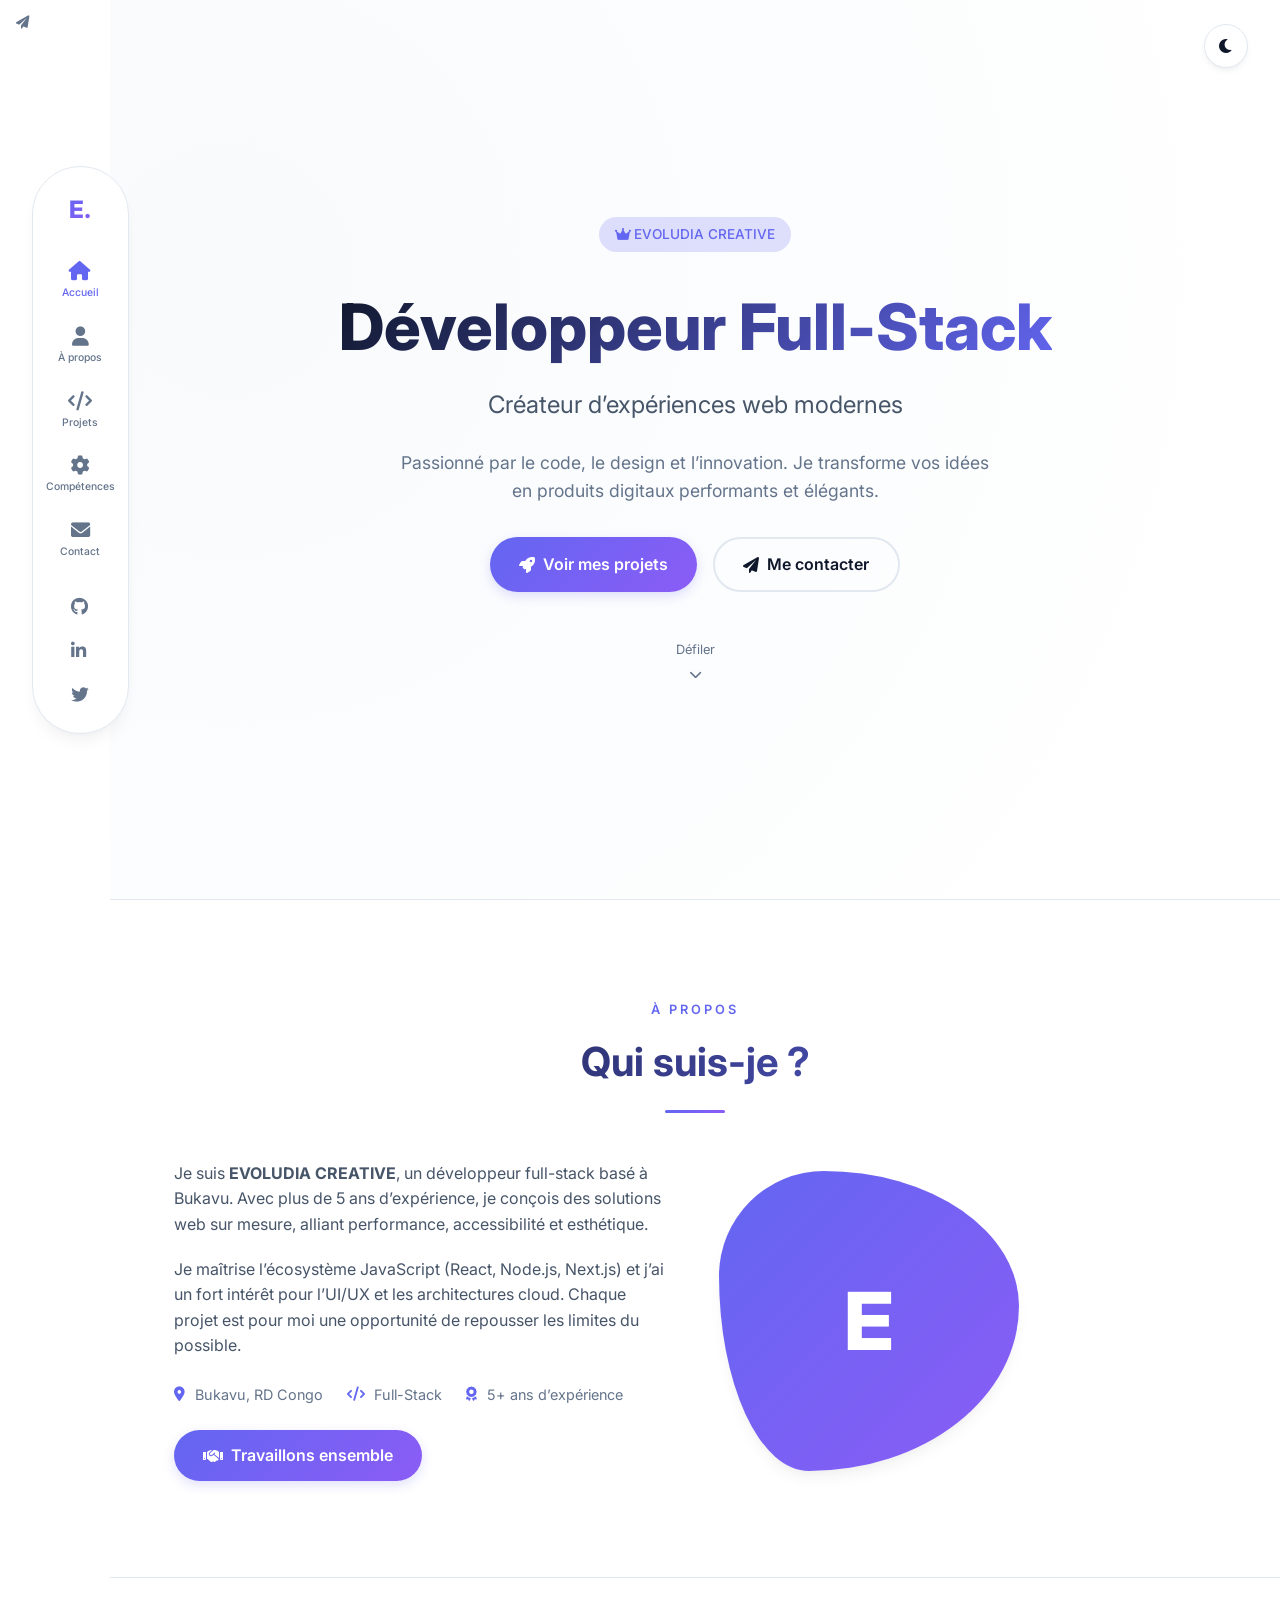
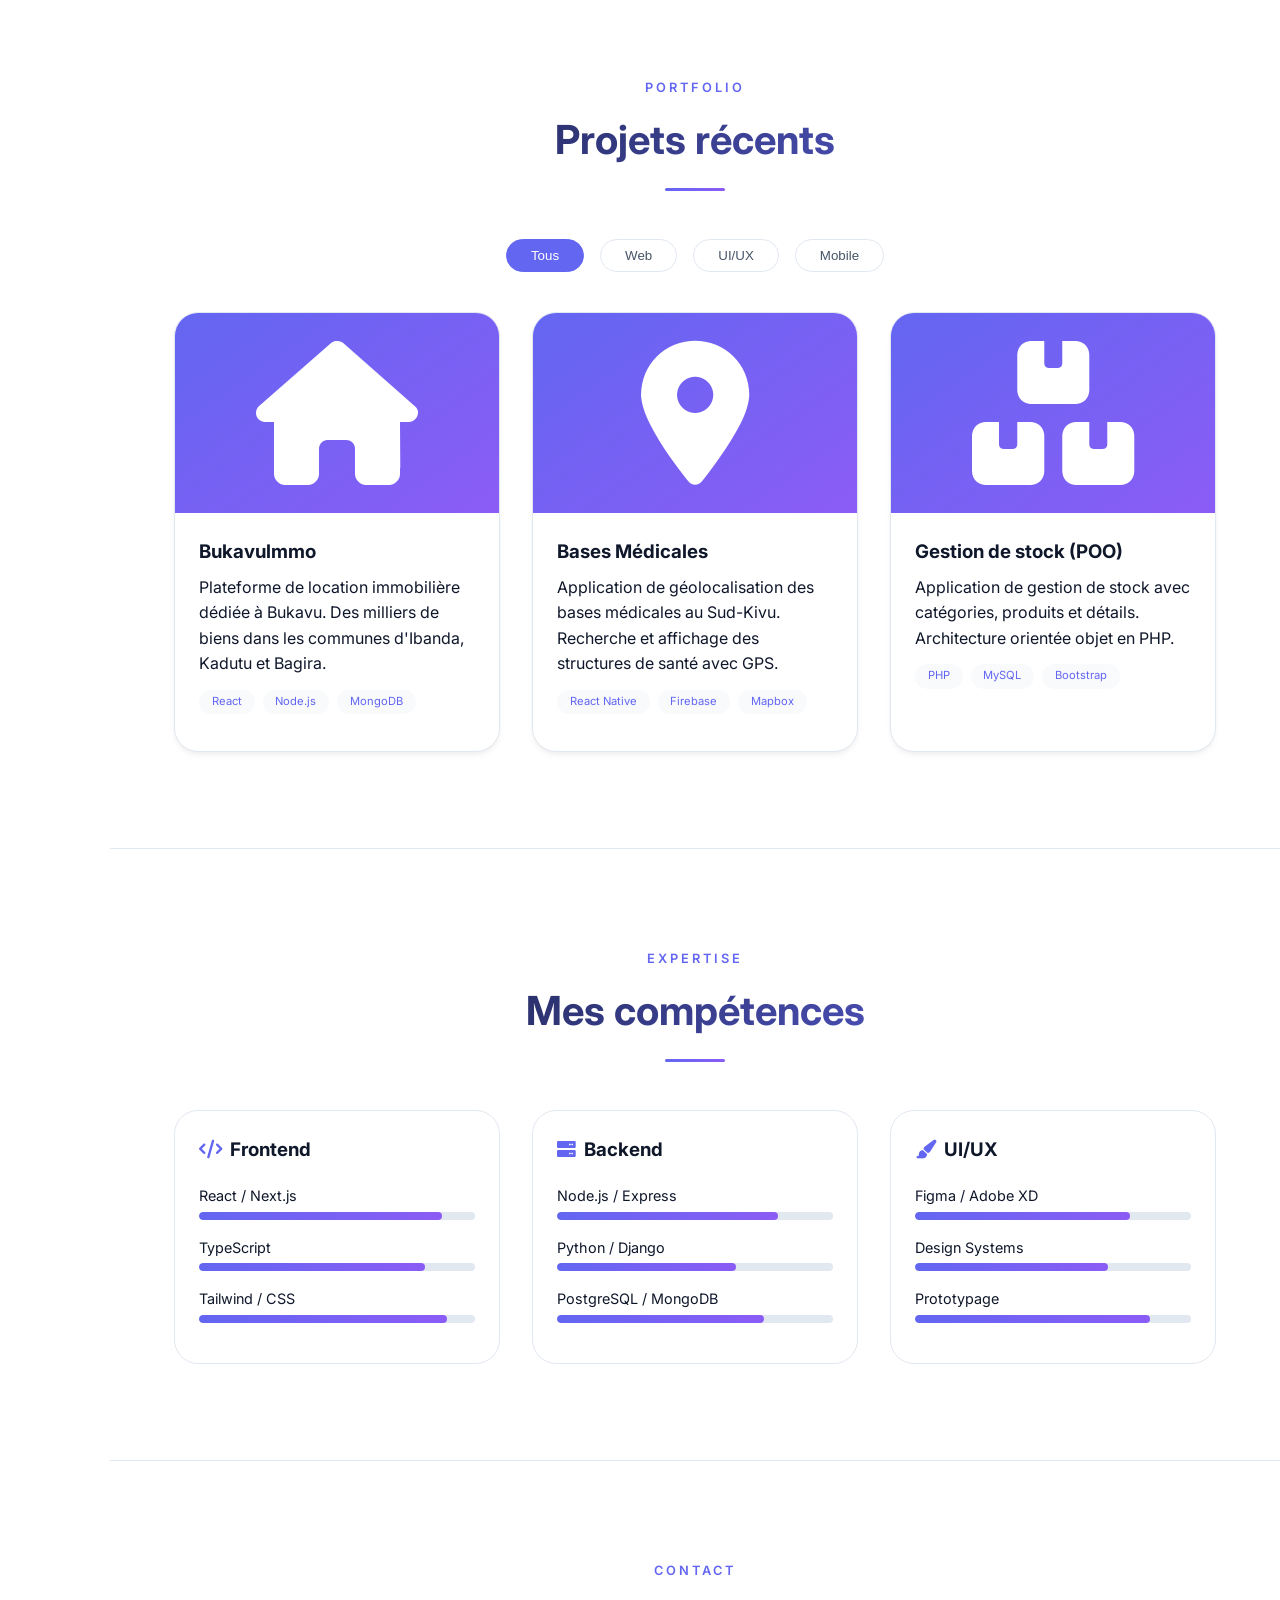
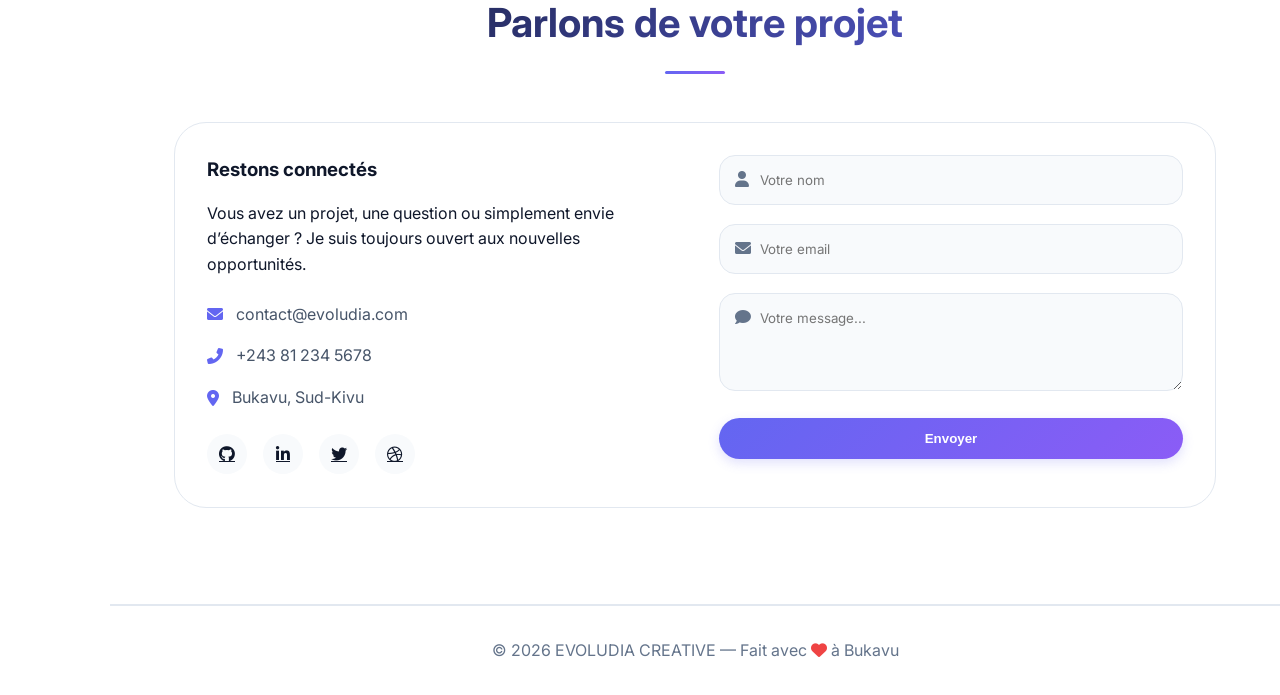
==== index.html @ 6cf49ff4 "Update print statement from 'Hello' to 'Goodbye'" ====
<!DOCTYPE html>
<html lang="fr">
<head>
    <meta charset="UTF-8" />
    <meta name="viewport" content="width=device-width, initial-scale=1.0"/>
    <title>EVOLUDIA CREATIVE — Portfolio</title>
    <link href="https://fonts.googleapis.com/css2?family=Inter:opsz,wght@14..32,300;14..32,400;14..32,500;14..32,600;14..32,700&display=swap" rel="stylesheet"/>
    <link rel="stylesheet" href="https://cdnjs.cloudflare.com/ajax/libs/font-awesome/6.0.0-beta3/css/all.min.css"/>
    <link rel="stylesheet" href="style.css"/>
</head>
<body>
    <!-- Theme Toggle -->
    <div class="theme-toggle" id="themeToggle">
        <i class="fas fa-moon"></i>
    </div>

    <!-- Side Navigation -->
    <nav class="side-nav">
        <div class="nav-logo">
            <span class="logo-text">E.</span>
        </div>
        <ul class="nav-links">
            <li><a href="#home" class="nav-item active"><i class="fas fa-home"></i><span>Accueil</span></a></li>
            <li><a href="#about" class="nav-item"><i class="fas fa-user"></i><span>À propos</span></a></li>
            <li><a href="#projects" class="nav-item"><i class="fas fa-code"></i><span>Projets</span></a></li>
            <li><a href="#skills" class="nav-item"><i class="fas fa-cog"></i><span>Compétences</span></a></li>
            <li><a href="#contact" class="nav-item"><i class="fas fa-envelope"></i><span>Contact</span></a></li>
        </ul>
        <div class="nav-social">
            <a href="#"><i class="fab fa-github"></i></a>
            <a href="#"><i class="fab fa-linkedin-in"></i></a>
            <a href="#"><i class="fab fa-twitter"></i></a>
        </div>
    </nav>

    <!-- Main Content -->
    <main class="main-content">

        <!-- HERO -->
        <section id="home" class="section hero-section">
            <div class="container hero-container">
                <span class="hero-badge"><i class="fas fa-crown"></i> EVOLUDIA CREATIVE</span>
                <h1 class="hero-title">Développeur Full-Stack</h1>
                <p class="hero-subtitle">Créateur d’expériences web modernes</p>
                <p class="hero-description">
                    Passionné par le code, le design et l’innovation. Je transforme vos idées en produits digitaux performants et élégants.
                </p>
                <div class="hero-actions">
                    <a href="#projects" class="btn-primary"><i class="fas fa-rocket"></i> Voir mes projets</a>
                    <a href="#contact" class="btn-outline"><i class="fas fa-paper-plane"></i> Me contacter</a>
                </div>
                <div class="scroll-indicator">
                    <span>Défiler</span>
                    <i class="fas fa-chevron-down"></i>
                </div>
            </div>
        </section>

        <!-- ABOUT -->
        <section id="about" class="section">
            <div class="container">
                <div class="section-header">
                    <span class="section-tag">À propos</span>
                    <h2>Qui suis-je ?</h2>
                    <div class="separator"></div>
                </div>
                <div class="about-grid">
                    <div class="about-text">
                        <p>
                            Je suis <strong>EVOLUDIA CREATIVE</strong>, un développeur full-stack basé à Bukavu. 
                            Avec plus de 5 ans d’expérience, je conçois des solutions web sur mesure, 
                            alliant performance, accessibilité et esthétique.
                        </p>
                        <p>
                            Je maîtrise l’écosystème JavaScript (React, Node.js, Next.js) et j’ai un fort intérêt 
                            pour l’UI/UX et les architectures cloud. Chaque projet est pour moi une opportunité 
                            de repousser les limites du possible.
                        </p>
                        <div class="about-info">
                            <span class="info-item"><i class="fas fa-map-marker-alt"></i> Bukavu, RD Congo</span>
                            <span class="info-item"><i class="fas fa-code"></i> Full-Stack</span>
                            <span class="info-item"><i class="fas fa-award"></i> 5+ ans d’expérience</span>
                        </div>
                        <a href="#contact" class="btn-primary"><i class="fas fa-handshake"></i> Travaillons ensemble</a>
                    </div>
                    <div class="about-image">
                        <div class="avatar-placeholder">
                            <span>E</span>
                        </div>
                    </div>
                </div>
            </div>
        </section>

        <!-- PROJECTS -->
        <section id="projects" class="section">
            <div class="container">
                <div class="section-header">
                    <span class="section-tag">Portfolio</span>
                    <h2>Projets récents</h2>
                    <div class="separator"></div>
                </div>

                <!-- Filters -->
                <div class="project-filters">
                    <button class="filter-btn active" data-filter="all">Tous</button>
                    <button class="filter-btn" data-filter="web">Web</button>
                    <button class="filter-btn" data-filter="uiux">UI/UX</button>
                    <button class="filter-btn" data-filter="mobile">Mobile</button>
                </div>

                <!-- Projects Grid -->
                <div id="projectsGrid" class="projects-grid">
                    <!-- Rempli par script.js -->
                </div>
            </div>
        </section>

        <!-- SKILLS -->
        <section id="skills" class="section">
            <div class="container">
                <div class="section-header">
                    <span class="section-tag">Expertise</span>
                    <h2>Mes compétences</h2>
                    <div class="separator"></div>
                </div>
                <div class="skills-grid">
                    <div class="skill-category">
                        <h3><i class="fas fa-code" style="color:var(--accent-primary);"></i> Frontend</h3>
                        <div class="skill"><span>React / Next.js</span><div class="skill-bar"><div class="skill-progress" style="width:88%;"></div></div></div>
                        <div class="skill"><span>TypeScript</span><div class="skill-bar"><div class="skill-progress" style="width:82%;"></div></div></div>
                        <div class="skill"><span>Tailwind / CSS</span><div class="skill-bar"><div class="skill-progress" style="width:90%;"></div></div></div>
                    </div>
                    <div class="skill-category">
                        <h3><i class="fas fa-server" style="color:var(--accent-primary);"></i> Backend</h3>
                        <div class="skill"><span>Node.js / Express</span><div class="skill-bar"><div class="skill-progress" style="width:80%;"></div></div></div>
                        <div class="skill"><span>Python / Django</span><div class="skill-bar"><div class="skill-progress" style="width:65%;"></div></div></div>
                        <div class="skill"><span>PostgreSQL / MongoDB</span><div class="skill-bar"><div class="skill-progress" style="width:75%;"></div></div></div>
                    </div>
                    <div class="skill-category">
                        <h3><i class="fas fa-paint-brush" style="color:var(--accent-primary);"></i> UI/UX</h3>
                        <div class="skill"><span>Figma / Adobe XD</span><div class="skill-bar"><div class="skill-progress" style="width:78%;"></div></div></div>
                        <div class="skill"><span>Design Systems</span><div class="skill-bar"><div class="skill-progress" style="width:70%;"></div></div></div>
                        <div class="skill"><span>Prototypage</span><div class="skill-bar"><div class="skill-progress" style="width:85%;"></div></div></div>
                    </div>
                </div>
            </div>
        </section>

        <!-- CONTACT -->
        <section id="contact" class="section">
            <div class="container">
                <div class="section-header">
                    <span class="section-tag">Contact</span>
                    <h2>Parlons de votre projet</h2>
                    <div class="separator"></div>
                </div>
                <div class="contact-wrapper">
                    <div class="contact-info">
                        <h3>Restons connectés</h3>
                        <p>Vous avez un projet, une question ou simplement envie d’échanger ? Je suis toujours ouvert aux nouvelles opportunités.</p>
                        <ul class="contact-details">
                            <li><i class="fas fa-envelope" style="color:var(--accent-primary);"></i> contact@evoludia.com</li>
                            <li><i class="fas fa-phone-alt" style="color:var(--accent-primary);"></i> +243 81 234 5678</li>
                            <li><i class="fas fa-map-marker-alt" style="color:var(--accent-primary);"></i> Bukavu, Sud-Kivu</li>
                        </ul>
                        <div class="contact-social">
                            <a href="#"><i class="fab fa-github"></i></a>
                            <a href="#"><i class="fab fa-linkedin-in"></i></a>
                            <a href="#"><i class="fab fa-twitter"></i></a>
                            <a href="#"><i class="fab fa-dribbble"></i></a>
                        </div>
                    </div>
                    <form id="contactForm" class="contact-form">
                        <div class="form-group">
                            <i class="fas fa-user"></i>
                            <input type="text" id="name" placeholder="Votre nom" required />
                        </div>
                        <div class="form-group">
                            <i class="fas fa-envelope"></i>
                            <input type="email" id="email" placeholder="Votre email" required />
                        </div>
                        <div class="form-group">
                            <i class="fas fa-comment"></i>
                            <textarea id="message" rows="4" placeholder="Votre message..." required></textarea>
                        </div>
                        <button type="submit" class="btn-primary full-width"><i class="fas fa-paper-plane"></i> Envoyer</button>
                        <div id="formFeedback" class="form-feedback"></div>
                    </form>
                </div>
            </div>
        </section>

        <!-- FOOTER -->
        <footer class="footer">
            <p>&copy; 2026 EVOLUDIA CREATIVE — Fait avec <i class="fas fa-heart"></i> à Bukavu</p>
        </footer>
    </main>

    <!-- Scripts -->
    <script>
        // 🔁 Force les projets depuis les images fournies + les descriptions existantes
        (function overrideProjects() {
            // On attend que le DOM soit chargé pour remplacer les données
            const originalLoad = window.loadStoredProjects;
            // On surcharge la fonction qui charge les projets
            const STORAGE_KEY = 'user_projects_v1';

            // Projets avec les vraies images (base64 encodées à partir des fichiers)
            const projectsWithImages = [
                {
                    id: 1,
                    title: "Bukavulmmo",
                    description: "Plateforme de location immobilière dédiée à Bukavu. Des milliers de biens dans les communes d'Ibanda, Kadutu et Bagira.",
                    category: "web",
                    tags: ["React", "Node.js", "MongoDB"],
                    image: "project-1.png",
                    link: "",
                    icon: "fas fa-home",
                    userCreated: false
                },
                {
                    id: 2,
                    title: "Bases Médicales",
                    description: "Application de géolocalisation des bases médicales au Sud-Kivu. Recherche et affichage des structures de santé avec GPS.",
                    category: "mobile",
                    tags: ["React Native", "Firebase", "Mapbox"],
                    image: "project-2.png",
                    link: "",
                    icon: "fas fa-map-marker-alt",
                    userCreated: false
                },
                {
                    id: 3,
                    title: "Gestion de stock (POO)",
                    description: "Application de gestion de stock avec catégories, produits et détails. Architecture orientée objet en PHP.",
                    category: "web",
                    tags: ["PHP", "MySQL", "Bootstrap"],
                    image: "project-3.png",
                    link: "",
                    icon: "fas fa-boxes",
                    userCreated: false
                }
            ];

            // Sauvegarder dans localStorage
            function writeStoredProjects(projects) {
                localStorage.setItem(STORAGE_KEY, JSON.stringify(projects));
                window.dispatchEvent(new StorageEvent('storage', { key: STORAGE_KEY, newValue: JSON.stringify(projects) }));
            }

            // Vérifier si les projets sont déjà présents, sinon les écrire
            const stored = localStorage.getItem(STORAGE_KEY);
            if (!stored || JSON.parse(stored).length === 0) {
                writeStoredProjects(projectsWithImages);
                console.log('✅ Projets initiaux avec images injectés');
            } else {
                // On vérifie que les projets avec images sont bien là
                const current = JSON.parse(stored);
                // Si le premier projet n'a pas 'image' ou ne correspond pas, on réinjecte
                if (!current.some(p => p.title === "Bukavulmmo")) {
                    // On fusionne en gardant les projets existants + les nouveaux
                    const merged = [...projectsWithImages, ...current.filter(p => !projectsWithImages.some(np => np.title === p.title))];
                    writeStoredProjects(merged);
                    console.log('✅ Projets fusionnés avec les images');
                }
            }

            // Recharger la page pour que script.js prenne les nouvelles données
            // mais on ne reload pas pour éviter une boucle, on va plutôt réinitialiser
            // On force le refresh du rendu
            setTimeout(() => {
                if (typeof refreshProjects === 'function') {
                    refreshProjects();
                } else {
                    // Fallback: recharger la page
                    location.reload();
                }
            }, 100);
        })();
    </script>

    <script src="script.js"></script>
</body>
</html>
---- style.css ----
/* style.css */
:root {
  /* Light theme (default) */
  --bg-primary: #ffffff;
  --bg-secondary: #f8fafc;
  --bg-card: #ffffff;
  --text-primary: #0f172a;
  --text-secondary: #475569;
  --text-muted: #64748b;
  --border-color: #e2e8f0;
  --accent-primary: #6366f1;
  --accent-secondary: #8b5cf6;
  --accent-glow: rgba(99, 102, 241, 0.2);
  --shadow-sm: 0 1px 3px rgba(0,0,0,0.05);
  --shadow-md: 0 4px 6px -1px rgba(0,0,0,0.05), 0 2px 4px -1px rgba(0,0,0,0.03);
  --shadow-lg: 0 10px 15px -3px rgba(0,0,0,0.05), 0 4px 6px -2px rgba(0,0,0,0.025);
  --transition: all 0.3s cubic-bezier(0.4, 0, 0.2, 1);
}

[data-theme="dark"] {
  --bg-primary: #0f172a;
  --bg-secondary: #1e293b;
  --bg-card: #1e293b;
  --text-primary: #f1f5f9;
  --text-secondary: #cbd5e1;
  --text-muted: #94a3b8;
  --border-color: #334155;
  --shadow-sm: 0 1px 3px rgba(0,0,0,0.3);
  --shadow-md: 0 4px 6px -1px rgba(0,0,0,0.3);
  --shadow-lg: 0 10px 15px -3px rgba(0,0,0,0.3);
}

* {
  margin: 0;
  padding: 0;
  box-sizing: border-box;
}

html {
  scroll-behavior: smooth;
}

body {
  font-family: 'Inter', sans-serif;
  background: var(--bg-primary);
  color: var(--text-primary);
  line-height: 1.6;
  transition: background 0.3s ease, color 0.2s ease;
}

/* Theme Toggle */
.theme-toggle {
  position: fixed;
  top: 1.5rem;
  right: 2rem;
  width: 44px;
  height: 44px;
  background: var(--bg-card);
  border-radius: 50%;
  display: flex;
  align-items: center;
  justify-content: center;
  cursor: pointer;
  z-index: 1000;
  box-shadow: var(--shadow-md);
  border: 1px solid var(--border-color);
  transition: var(--transition);
}

.theme-toggle:hover {
  transform: scale(1.05);
  background: var(--accent-primary);
  color: white;
}

/* Side Navigation */
.side-nav {
  position: fixed;
  left: 2rem;
  top: 50%;
  transform: translateY(-50%);
  background: var(--bg-card);
  backdrop-filter: blur(10px);
  border-radius: 3rem;
  padding: 1.5rem 0.8rem;
  display: flex;
  flex-direction: column;
  align-items: center;
  gap: 2rem;
  z-index: 100;
  box-shadow: var(--shadow-lg);
  border: 1px solid var(--border-color);
  transition: var(--transition);
}

.nav-logo .logo-text {
  font-size: 1.5rem;
  font-weight: 800;
  background: linear-gradient(135deg, var(--accent-primary), var(--accent-secondary));
  -webkit-background-clip: text;
  background-clip: text;
  color: transparent;
}

.nav-links {
  list-style: none;
  display: flex;
  flex-direction: column;
  gap: 1.5rem;
}

.nav-item {
  display: flex;
  flex-direction: column;
  align-items: center;
  gap: 0.3rem;
  text-decoration: none;
  color: var(--text-muted);
  font-size: 0.7rem;
  transition: var(--transition);
}

.nav-item i {
  font-size: 1.2rem;
}

.nav-item span {
  font-size: 0.65rem;
  font-weight: 500;
}

.nav-item:hover, .nav-item.active {
  color: var(--accent-primary);
}

.nav-social {
  display: flex;
  flex-direction: column;
  gap: 1rem;
}

.nav-social a {
  color: var(--text-muted);
  font-size: 1.1rem;
  transition: var(--transition);
}

.nav-social a:hover {
  color: var(--accent-primary);
  transform: translateY(-2px);
}

/* Main Content */
.main-content {
  margin-left: 110px;
}

.section {
  padding: 6rem 4rem;
  border-bottom: 1px solid var(--border-color);
}

.container {
  max-width: 1200px;
  margin: 0 auto;
}

/* Section Header */
.section-header {
  text-align: center;
  margin-bottom: 3rem;
}

.section-tag {
  font-size: 0.8rem;
  text-transform: uppercase;
  letter-spacing: 3px;
  color: var(--accent-primary);
  font-weight: 600;
}

.section-header h2 {
  font-size: 2.5rem;
  margin-top: 0.5rem;
  background: linear-gradient(135deg, var(--text-primary), var(--accent-primary));
  -webkit-background-clip: text;
  background-clip: text;
  color: transparent;
}

.separator {
  width: 60px;
  height: 3px;
  background: linear-gradient(90deg, var(--accent-primary), var(--accent-secondary));
  margin: 1rem auto 0;
  border-radius: 3px;
}

/* Hero Section */
.hero-section {
  min-height: 100vh;
  display: flex;
  align-items: center;
  justify-content: center;
  text-align: center;
  background: radial-gradient(circle at 10% 30%, var(--bg-secondary) 0%, var(--bg-primary) 90%);
}

.hero-container {
  max-width: 800px;
  margin: 0 auto;
}

.hero-badge {
  display: inline-block;
  background: var(--accent-glow);
  padding: 0.4rem 1rem;
  border-radius: 40px;
  font-size: 0.85rem;
  margin-bottom: 1.5rem;
  color: var(--accent-primary);
  font-weight: 500;
}

.hero-title {
  font-size: 4rem;
  font-weight: 800;
  background: linear-gradient(135deg, var(--text-primary), var(--accent-primary));
  -webkit-background-clip: text;
  background-clip: text;
  color: transparent;
  margin-bottom: 0.5rem;
}

.hero-subtitle {
  font-size: 1.5rem;
  color: var(--text-secondary);
  margin-bottom: 1rem;
}

.hero-description {
  font-size: 1.1rem;
  color: var(--text-muted);
  max-width: 600px;
  margin: 1.5rem auto;
}

.hero-actions {
  display: flex;
  gap: 1rem;
  justify-content: center;
  margin: 2rem 0;
}

.btn-primary, .btn-outline {
  padding: 0.8rem 1.8rem;
  border-radius: 40px;
  font-weight: 600;
  text-decoration: none;
  transition: var(--transition);
  display: inline-flex;
  align-items: center;
  gap: 0.5rem;
}

.btn-primary {
  background: linear-gradient(135deg, var(--accent-primary), var(--accent-secondary));
  color: white;
  border: none;
  box-shadow: 0 4px 12px var(--accent-glow);
}

.btn-primary:hover {
  transform: translateY(-3px);
  box-shadow: 0 8px 20px var(--accent-glow);
}

.btn-outline {
  border: 2px solid var(--border-color);
  color: var(--text-primary);
}

.btn-outline:hover {
  border-color: var(--accent-primary);
  color: var(--accent-primary);
}

.scroll-indicator {
  margin-top: 3rem;
  display: flex;
  flex-direction: column;
  align-items: center;
  gap: 0.5rem;
  font-size: 0.8rem;
  color: var(--text-muted);
  animation: bounce 2s infinite;
}

@keyframes bounce {
  0%, 100% { transform: translateY(0); }
  50% { transform: translateY(8px); }
}

/* About Section */
.about-grid {
  display: grid;
  grid-template-columns: 1fr 1fr;
  gap: 3rem;
  align-items: center;
}

.about-text p {
  margin-bottom: 1.2rem;
  color: var(--text-secondary);
}

.about-info {
  display: flex;
  gap: 1.5rem;
  margin: 1.5rem 0;
  flex-wrap: wrap;
}

.info-item {
  display: flex;
  align-items: center;
  gap: 0.6rem;
  font-size: 0.9rem;
  color: var(--text-muted);
}

.info-item i {
  color: var(--accent-primary);
}

.avatar-placeholder {
  width: 300px;
  height: 300px;
  background: linear-gradient(135deg, var(--accent-primary), var(--accent-secondary));
  border-radius: 35% 65% 70% 30% / 35% 45% 55% 65%;
  display: flex;
  align-items: center;
  justify-content: center;
  font-size: 5rem;
  font-weight: 800;
  color: white;
  box-shadow: var(--shadow-lg);
  animation: morph 10s infinite;
}

@keyframes morph {
  0% { border-radius: 35% 65% 70% 30% / 35% 45% 55% 65%; }
  50% { border-radius: 65% 35% 30% 70% / 55% 40% 60% 45%; }
  100% { border-radius: 35% 65% 70% 30% / 35% 45% 55% 65%; }
}

/* Projects Filters */
.project-filters {
  display: flex;
  justify-content: center;
  gap: 1rem;
  margin-bottom: 2.5rem;
  flex-wrap: wrap;
}

.filter-btn {
  background: transparent;
  border: 1px solid var(--border-color);
  padding: 0.5rem 1.5rem;
  border-radius: 40px;
  cursor: pointer;
  font-weight: 500;
  color: var(--text-secondary);
  transition: var(--transition);
}

.filter-btn.active, .filter-btn:hover {
  background: var(--accent-primary);
  color: white;
  border-color: var(--accent-primary);
}

.projects-grid {
  display: grid;
  grid-template-columns: repeat(auto-fill, minmax(320px, 1fr));
  gap: 2rem;
}

/* Admin project form */
.project-admin-panel {
  max-width: 900px;
  margin: 0 auto 2rem;
  display: flex;
  flex-direction: column;
  gap: 0.75rem;
}

.admin-toggle {
  align-self: flex-end;
  padding: 0.5rem 1rem;
  border-radius: 999px;
  border: 1px solid var(--border-color);
  background: transparent;
  cursor: pointer;
}

.project-form {
  background: var(--bg-card);
  border: 1px solid var(--border-color);
  padding: 1rem;
  border-radius: 12px;
}

.project-form .form-row {
  display: flex;
  gap: 0.75rem;
  margin-bottom: 0.75rem;
}

.project-form input, .project-form textarea {
  width: 100%;
  padding: 0.8rem;
  border-radius: 8px;
  border: 1px solid var(--border-color);
  background: var(--bg-secondary);
}

.project-form .form-actions {
  display: flex;
  gap: 0.5rem;
  justify-content: flex-end;
}

.project-actions {
  margin-top: 1rem;
}

.delete-project {
  background: transparent;
  border: 1px solid #ef4444;
  color: #ef4444;
  padding: 0.4rem 0.8rem;
  border-radius: 8px;
  cursor: pointer;
}

.delete-project:hover {
  background: rgba(239,68,68,0.08);
}

.project-card {
  background: var(--bg-card);
  border-radius: 1.5rem;
  overflow: hidden;
  box-shadow: var(--shadow-md);
  transition: var(--transition);
  border: 1px solid var(--border-color);
}

.project-card:hover {
  transform: translateY(-8px);
  box-shadow: var(--shadow-lg);
}

.project-image {
  height: 200px;
  background: linear-gradient(145deg, var(--accent-primary), var(--accent-secondary));
  display: flex;
  align-items: center;
  justify-content: center;
  font-size: 3rem;
  color: white;
}

.project-image img {
  width: 100%;
  height: 100%;
  object-fit: cover;
}

.project-meta {
  display: flex;
  gap: 0.5rem;
  margin-top: 0.8rem;
  align-items: center;
}

.project-meta .btn-outline {
  padding: 0.4rem 0.8rem;
  border-radius: 8px;
  font-size: 0.9rem;
}

.project-info {
  padding: 1.5rem;
}

.project-info h3 {
  margin-bottom: 0.5rem;
}

.project-tags {
  display: flex;
  gap: 0.5rem;
  margin: 0.8rem 0;
  flex-wrap: wrap;
}

.project-tags span {
  background: var(--bg-secondary);
  padding: 0.2rem 0.8rem;
  border-radius: 20px;
  font-size: 0.7rem;
  color: var(--accent-primary);
}

/* Admin page specific tweaks */
.admin-card input[type="file"] {
  padding: 0.4rem;
}
.admin-card img#imgPreview {
  border-radius: 8px;
  border: 1px solid var(--border-color);
  box-shadow: var(--shadow-sm);
}

/* Make admin buttons look nicer */
.admin-card .btn-primary, .admin-card .btn-outline {
  padding: 0.6rem 0.9rem;
  border-radius: 10px;
}

/* Skills */
.skills-grid {
  display: grid;
  grid-template-columns: repeat(auto-fit, minmax(300px, 1fr));
  gap: 2rem;
}

.skill-category {
  background: var(--bg-card);
  padding: 1.5rem;
  border-radius: 1.5rem;
  border: 1px solid var(--border-color);
}

.skill-category h3 {
  display: flex;
  align-items: center;
  gap: 0.5rem;
  margin-bottom: 1.2rem;
}

.skill {
  margin-bottom: 1rem;
}

.skill span {
  display: block;
  font-size: 0.9rem;
  margin-bottom: 0.3rem;
}

.skill-bar {
  height: 8px;
  background: var(--border-color);
  border-radius: 10px;
  overflow: hidden;
}

.skill-progress {
  height: 100%;
  background: linear-gradient(90deg, var(--accent-primary), var(--accent-secondary));
  border-radius: 10px;
  width: 0;
}

/* Contact */
.contact-wrapper {
  display: grid;
  grid-template-columns: 1fr 1fr;
  gap: 3rem;
  background: var(--bg-card);
  border-radius: 2rem;
  padding: 2rem;
  border: 1px solid var(--border-color);
}

.contact-info h3 {
  margin-bottom: 1rem;
}

.contact-details {
  list-style: none;
  margin: 1.5rem 0;
}

.contact-details li {
  display: flex;
  align-items: center;
  gap: 0.8rem;
  margin-bottom: 1rem;
  color: var(--text-secondary);
}

.contact-social {
  display: flex;
  gap: 1rem;
  margin-top: 1rem;
}

.contact-social a {
  width: 40px;
  height: 40px;
  border-radius: 50%;
  background: var(--bg-secondary);
  display: flex;
  align-items: center;
  justify-content: center;
  color: var(--text-primary);
  transition: var(--transition);
}

.contact-social a:hover {
  background: var(--accent-primary);
  color: white;
}

.contact-form .form-group {
  position: relative;
  margin-bottom: 1.2rem;
}

.contact-form input, .contact-form textarea {
  width: 100%;
  padding: 1rem 1rem 1rem 2.5rem;
  background: var(--bg-secondary);
  border: 1px solid var(--border-color);
  border-radius: 1rem;
  color: var(--text-primary);
  font-family: inherit;
  transition: var(--transition);
}

.contact-form input:focus, .contact-form textarea:focus {
  outline: none;
  border-color: var(--accent-primary);
  box-shadow: 0 0 0 3px var(--accent-glow);
}

.contact-form i {
  position: absolute;
  left: 1rem;
  top: 1rem;
  color: var(--text-muted);
}

.full-width {
  width: 100%;
  justify-content: center;
}

.form-feedback {
  margin-top: 1rem;
  text-align: center;
  font-size: 0.85rem;
}

/* Footer */
.footer {
  text-align: center;
  padding: 2rem;
  border-top: 1px solid var(--border-color);
  color: var(--text-muted);
}

.footer i {
  color: #ef4444;
}

/* Responsive */
@media (max-width: 900px) {
  .side-nav {
    display: none;
  }
  .main-content {
    margin-left: 0;
  }
  .about-grid, .contact-wrapper {
    grid-template-columns: 1fr;
  }
  .section {
    padding: 3rem 1.5rem;
  }
  .hero-title {
    font-size: 2.5rem;
  }
}
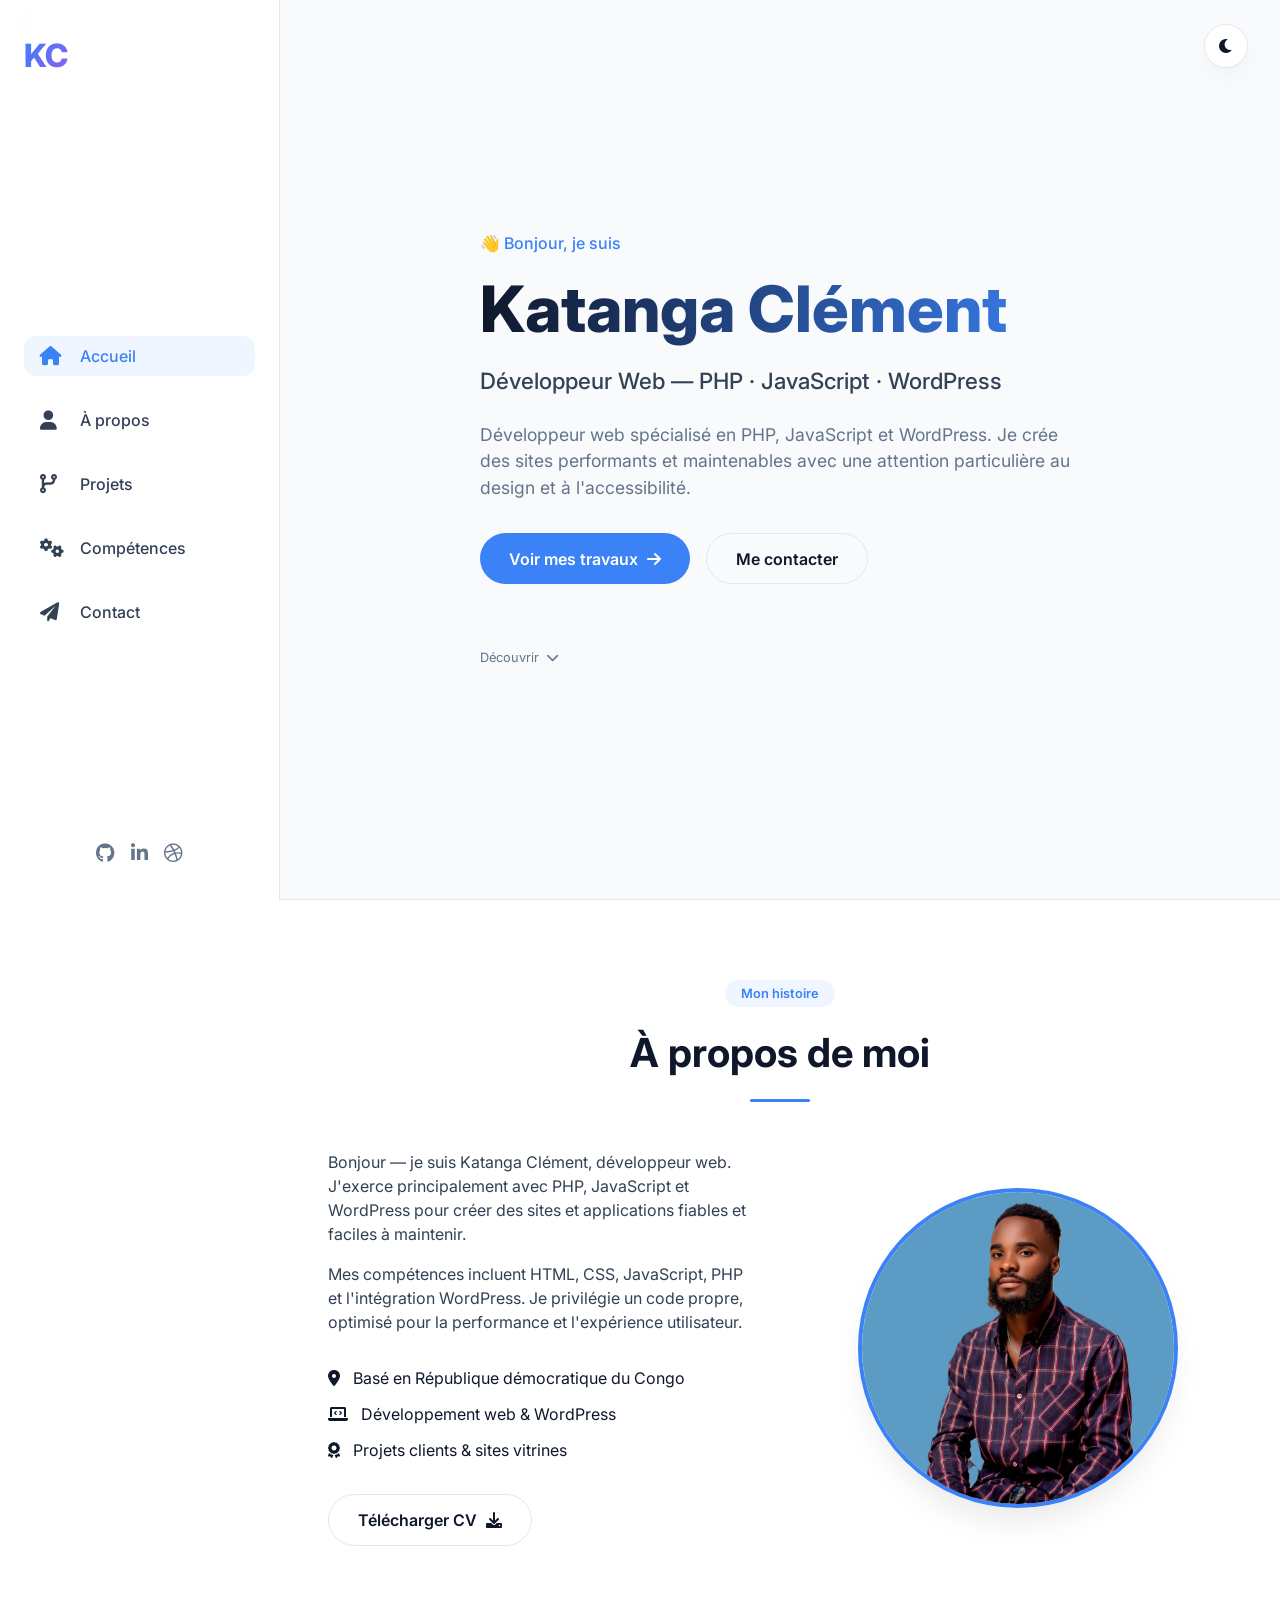
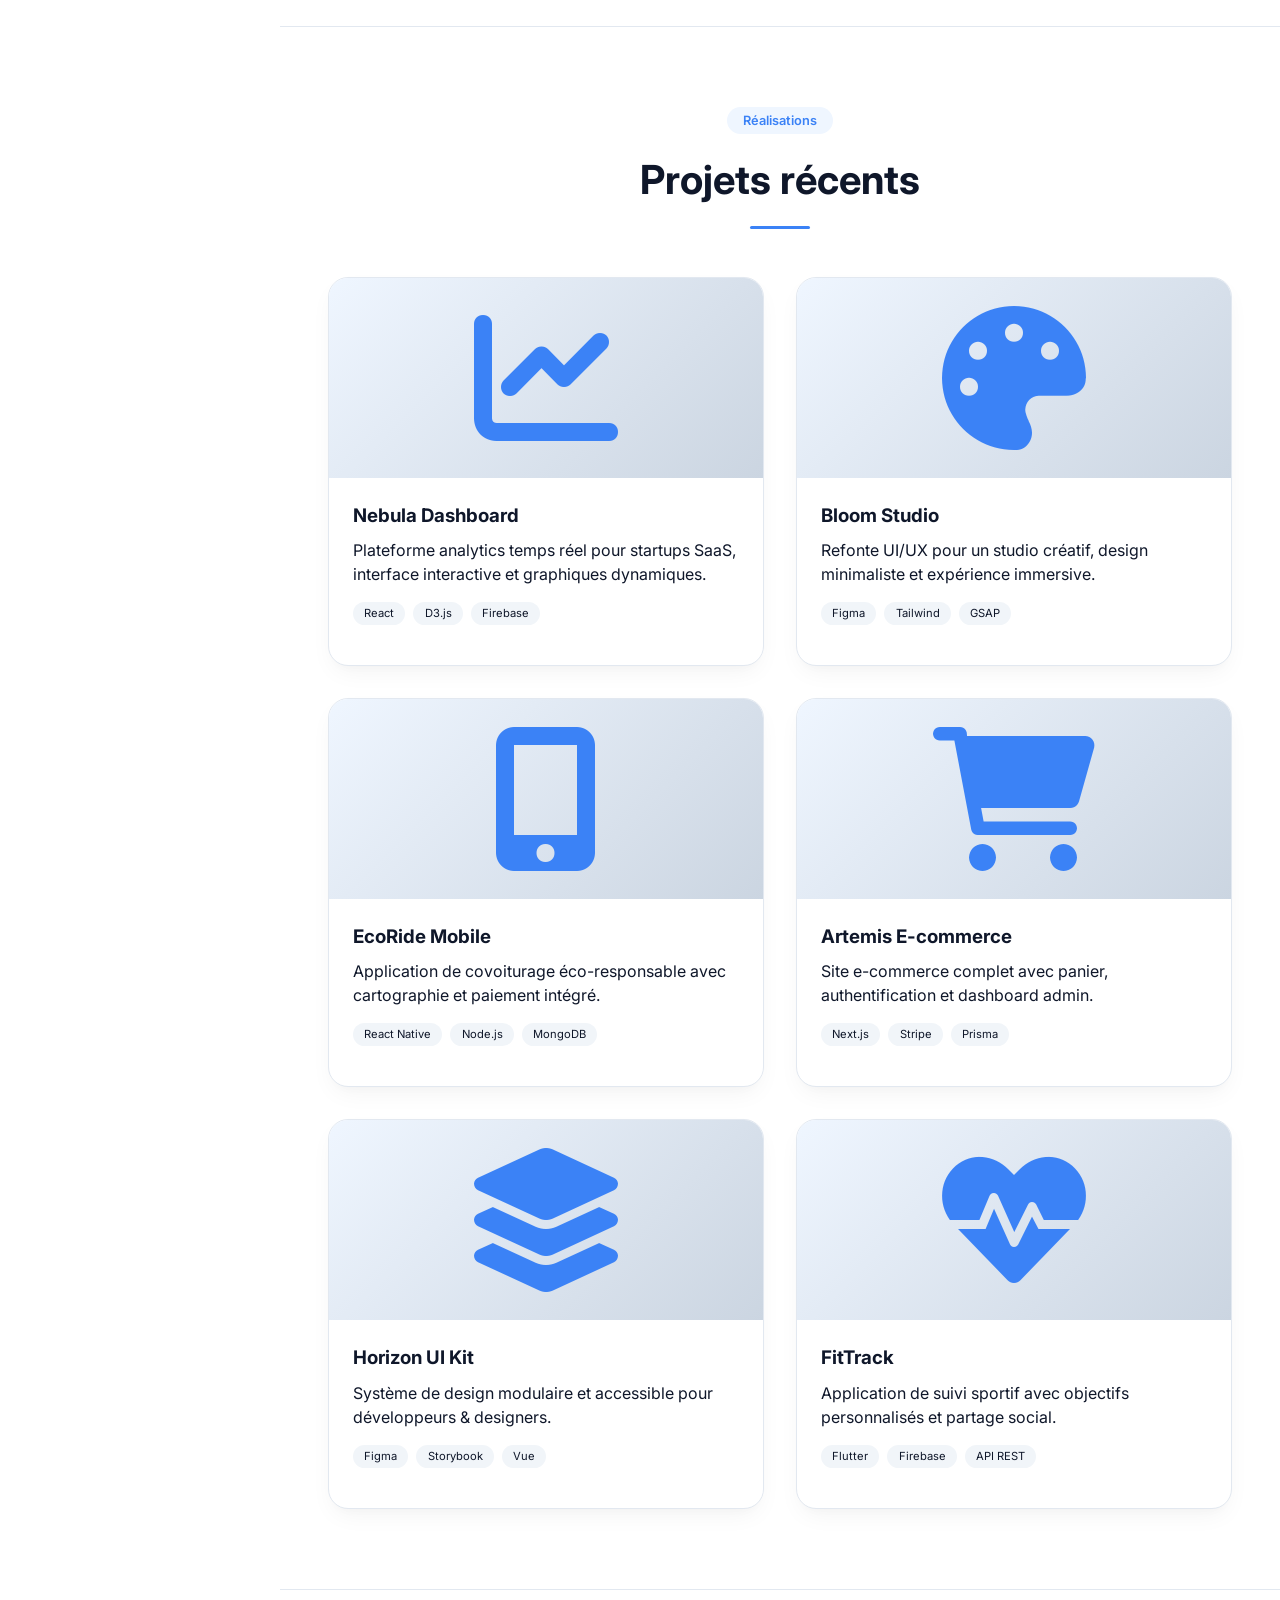
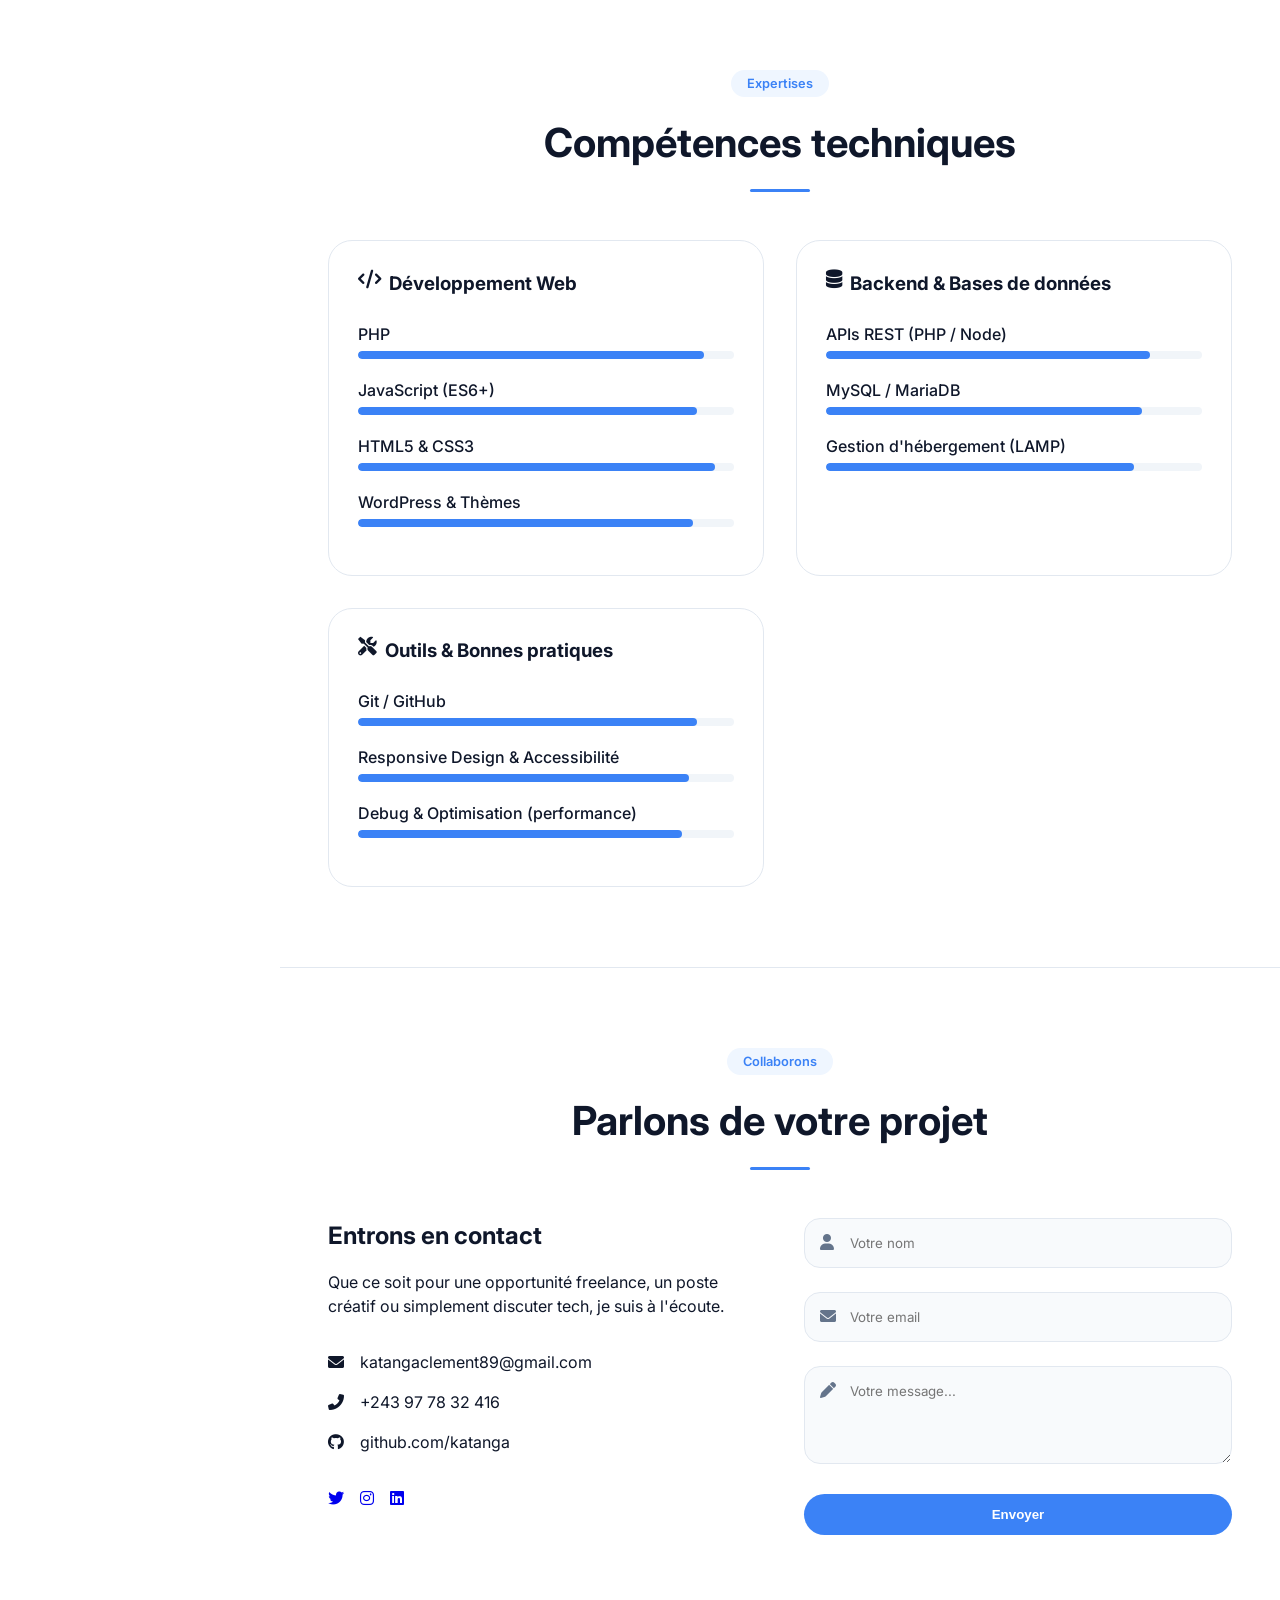
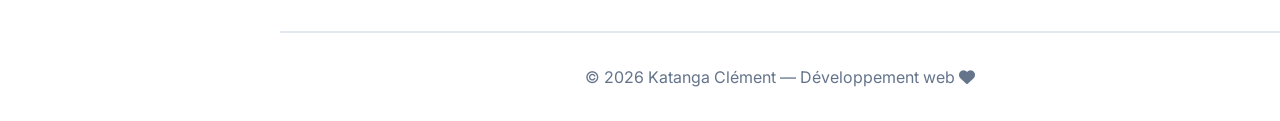
==== commit 41c2c987: "Add files via upload" ====
--- a/index.html
+++ b/index.html
@@ -1,285 +1,933 @@
 <!DOCTYPE html>
 <html lang="fr">
 <head>
-    <meta charset="UTF-8" />
-    <meta name="viewport" content="width=device-width, initial-scale=1.0"/>
-    <title>EVOLUDIA CREATIVE — Portfolio</title>
-    <link href="https://fonts.googleapis.com/css2?family=Inter:opsz,wght@14..32,300;14..32,400;14..32,500;14..32,600;14..32,700&display=swap" rel="stylesheet"/>
-    <link rel="stylesheet" href="https://cdnjs.cloudflare.com/ajax/libs/font-awesome/6.0.0-beta3/css/all.min.css"/>
-    <link rel="stylesheet" href="style.css"/>
+    <meta charset="UTF-8">
+    <meta name="viewport" content="width=device-width, initial-scale=1.0, viewport-fit=cover">
+    <title>Katanga Clément | Portfolio — Développeur Web</title>
+    <!-- Google Fonts & Font Awesome -->
+    <link href="https://fonts.googleapis.com/css2?family=Inter:opsz,wght@14..32,300;14..32,400;14..32,500;14..32,600;14..32,700;14..32,800&display=swap" rel="stylesheet">
+    <link rel="stylesheet" href="https://cdnjs.cloudflare.com/ajax/libs/font-awesome/6.0.0-beta3/css/all.min.css">
+    <style>
+        * {
+            margin: 0;
+            padding: 0;
+            box-sizing: border-box;
+        }
+
+        body {
+            font-family: 'Inter', sans-serif;
+            background-color: var(--bg-primary);
+            color: var(--text-primary);
+            line-height: 1.5;
+            transition: background-color 0.3s ease, color 0.2s ease;
+        }
+
+        /* Thème clair (défaut) */
+        :root {
+            --bg-primary: #ffffff;
+            --bg-secondary: #f8fafc;
+            --bg-surface: #ffffff;
+            --text-primary: #0f172a;
+            --text-secondary: #334155;
+            --text-muted: #64748b;
+            --border-light: #e2e8f0;
+            --accent: #3b82f6;
+            --accent-dark: #2563eb;
+            --accent-light: #eff6ff;
+            --card-shadow: 0 10px 25px -5px rgba(0,0,0,0.05), 0 8px 10px -6px rgba(0,0,0,0.02);
+            --nav-bg: rgba(255,255,255,0.9);
+            --skill-bg: #f1f5f9;
+        }
+
+        body.dark {
+            --bg-primary: #0f172a;
+            --bg-secondary: #1e293b;
+            --bg-surface: #1e293b;
+            --text-primary: #f1f5f9;
+            --text-secondary: #cbd5e1;
+            --text-muted: #94a3b8;
+            --border-light: #334155;
+            --accent: #60a5fa;
+            --accent-dark: #3b82f6;
+            --accent-light: #1e293b;
+            --card-shadow: 0 10px 25px -5px rgba(0,0,0,0.3);
+            --nav-bg: rgba(15,23,42,0.9);
+            --skill-bg: #334155;
+        }
+
+        /* Layout avec side-nav professionnel */
+        .side-nav {
+            position: fixed;
+            left: 0;
+            top: 0;
+            height: 100vh;
+            width: 280px;
+            background: var(--nav-bg);
+            backdrop-filter: blur(12px);
+            border-right: 1px solid var(--border-light);
+            display: flex;
+            flex-direction: column;
+            justify-content: space-between;
+            padding: 2rem 1.5rem;
+            z-index: 100;
+            transition: all 0.3s;
+        }
+
+        .nav-logo .logo-text {
+            font-size: 2rem;
+            font-weight: 800;
+            background: linear-gradient(135deg, var(--accent), #8b5cf6);
+            -webkit-background-clip: text;
+            background-clip: text;
+            color: transparent;
+        }
+
+        .nav-links {
+            list-style: none;
+            margin-top: 3rem;
+        }
+
+        .nav-links li {
+            margin: 1.5rem 0;
+        }
+
+        .nav-item {
+            display: flex;
+            align-items: center;
+            gap: 1rem;
+            font-size: 1rem;
+            font-weight: 500;
+            color: var(--text-secondary);
+            text-decoration: none;
+            padding: 0.5rem 1rem;
+            border-radius: 12px;
+            transition: all 0.2s;
+        }
+
+        .nav-item i {
+            width: 24px;
+            font-size: 1.2rem;
+        }
+
+        .nav-item:hover, .nav-item.active {
+            background: var(--accent-light);
+            color: var(--accent);
+        }
+
+        .nav-social {
+            display: flex;
+            gap: 1rem;
+            justify-content: center;
+        }
+
+        .nav-social a {
+            color: var(--text-muted);
+            font-size: 1.2rem;
+            transition: 0.2s;
+        }
+
+        .nav-social a:hover {
+            color: var(--accent);
+        }
+
+        .theme-toggle {
+            position: fixed;
+            top: 1.5rem;
+            right: 2rem;
+            z-index: 101;
+            background: var(--bg-surface);
+            width: 44px;
+            height: 44px;
+            border-radius: 40px;
+            display: flex;
+            align-items: center;
+            justify-content: center;
+            cursor: pointer;
+            box-shadow: var(--card-shadow);
+            border: 1px solid var(--border-light);
+            color: var(--text-primary);
+            transition: 0.2s;
+        }
+
+        .main-content {
+            margin-left: 280px;
+        }
+
+        .section {
+            padding: 5rem 3rem;
+            border-bottom: 1px solid var(--border-light);
+        }
+
+        .container {
+            max-width: 1200px;
+            margin: 0 auto;
+        }
+
+        .section-header {
+            text-align: center;
+            margin-bottom: 3rem;
+        }
+
+        .section-tag {
+            display: inline-block;
+            background: var(--accent-light);
+            color: var(--accent);
+            padding: 0.25rem 1rem;
+            border-radius: 40px;
+            font-size: 0.8rem;
+            font-weight: 600;
+            margin-bottom: 1rem;
+        }
+
+        .section-header h2 {
+            font-size: 2.5rem;
+            font-weight: 700;
+            margin-bottom: 0.5rem;
+        }
+
+        .separator {
+            width: 60px;
+            height: 3px;
+            background: var(--accent);
+            margin: 1rem auto 0;
+            border-radius: 4px;
+        }
+
+        /* Hero */
+        .hero-section {
+            min-height: 100vh;
+            display: flex;
+            align-items: center;
+            background: var(--bg-secondary);
+        }
+
+        .hero-container {
+            max-width: 800px;
+            margin: 0 auto;
+            text-align: left;
+        }
+
+        .hero-badge {
+            font-size: 1rem;
+            font-weight: 500;
+            color: var(--accent);
+            margin-bottom: 1rem;
+        }
+
+        .hero-title {
+            font-size: 4rem;
+            font-weight: 800;
+            line-height: 1.2;
+            background: linear-gradient(to right, var(--text-primary), var(--accent));
+            -webkit-background-clip: text;
+            background-clip: text;
+            color: transparent;
+            margin-bottom: 1rem;
+        }
+
+        .hero-subtitle {
+            font-size: 1.4rem;
+            font-weight: 500;
+            color: var(--text-secondary);
+            margin-bottom: 1.5rem;
+        }
+
+        .hero-description {
+            font-size: 1.1rem;
+            color: var(--text-muted);
+            margin-bottom: 2rem;
+            max-width: 600px;
+        }
+
+        .hero-actions {
+            display: flex;
+            gap: 1rem;
+            flex-wrap: wrap;
+        }
+
+        .btn-primary, .btn-outline {
+            display: inline-flex;
+            align-items: center;
+            gap: 0.6rem;
+            padding: 0.8rem 1.8rem;
+            border-radius: 40px;
+            font-weight: 600;
+            transition: 0.2s;
+            text-decoration: none;
+            cursor: pointer;
+        }
+
+        .btn-primary {
+            background: var(--accent);
+            color: white;
+            border: none;
+        }
+
+        .btn-primary:hover {
+            background: var(--accent-dark);
+            transform: translateY(-2px);
+        }
+
+        .btn-outline {
+            border: 1px solid var(--border-light);
+            color: var(--text-primary);
+            background: transparent;
+        }
+
+        .btn-outline:hover {
+            border-color: var(--accent);
+            color: var(--accent);
+        }
+
+        .scroll-indicator {
+            margin-top: 4rem;
+            display: flex;
+            align-items: center;
+            gap: 0.5rem;
+            color: var(--text-muted);
+            font-size: 0.8rem;
+        }
+
+        /* About grid avec photo */
+        .about-grid {
+            display: grid;
+            grid-template-columns: 1fr 1fr;
+            gap: 3rem;
+            align-items: center;
+        }
+
+        .about-text p {
+            margin-bottom: 1rem;
+            color: var(--text-secondary);
+        }
+
+        .about-info {
+            margin: 2rem 0;
+            display: flex;
+            flex-direction: column;
+            gap: 0.75rem;
+        }
+
+        .info-item {
+            display: flex;
+            align-items: center;
+            gap: 0.8rem;
+            color: var(--text-primary);
+        }
+
+        .about-image {
+            display: flex;
+            justify-content: center;
+        }
+
+        .image-frame {
+            width: 320px;
+            height: 320px;
+            border-radius: 50%;
+            overflow: hidden;
+            box-shadow: 0 20px 35px -10px rgba(0,0,0,0.1);
+            border: 4px solid var(--accent);
+        }
+
+        .profile-photo {
+            width: 100%;
+            height: 100%;
+            object-fit: cover;
+            display: block;
+        }
+
+        /* Projets */
+        .project-filters {
+            display: flex;
+            justify-content: center;
+            gap: 1rem;
+            margin-bottom: 2rem;
+            flex-wrap: wrap;
+        }
+
+        .filter-btn {
+            background: transparent;
+            border: 1px solid var(--border-light);
+            padding: 0.5rem 1.2rem;
+            border-radius: 40px;
+            font-weight: 500;
+            cursor: pointer;
+            color: var(--text-secondary);
+        }
+
+        .filter-btn.active, .filter-btn:hover {
+            background: var(--accent);
+            color: white;
+            border-color: var(--accent);
+        }
+
+        .project-admin-link {
+            text-align: center;
+            margin-bottom: 2rem;
+        }
+
+        .projects-grid {
+            display: grid;
+            grid-template-columns: repeat(auto-fill, minmax(320px, 1fr));
+            gap: 2rem;
+        }
+
+        .project-card {
+            background: var(--bg-surface);
+            border-radius: 20px;
+            overflow: hidden;
+            box-shadow: var(--card-shadow);
+            border: 1px solid var(--border-light);
+            transition: transform 0.2s;
+        }
+
+        .project-card:hover {
+            transform: translateY(-6px);
+        }
+
+        .project-img {
+            height: 200px;
+            background: linear-gradient(135deg, var(--accent-light), #cbd5e1);
+            display: flex;
+            align-items: center;
+            justify-content: center;
+            font-size: 3rem;
+            color: var(--accent);
+        }
+
+        .project-info {
+            padding: 1.5rem;
+        }
+
+        .project-info h3 {
+            margin-bottom: 0.5rem;
+        }
+
+        .project-tags {
+            display: flex;
+            gap: 0.5rem;
+            margin: 1rem 0;
+            flex-wrap: wrap;
+        }
+
+        .project-tags span {
+            background: var(--skill-bg);
+            padding: 0.2rem 0.7rem;
+            border-radius: 20px;
+            font-size: 0.7rem;
+        }
+
+        /* Skills */
+        .skills-grid {
+            display: grid;
+            grid-template-columns: repeat(auto-fit, minmax(300px, 1fr));
+            gap: 2rem;
+        }
+
+        .skill-category {
+            background: var(--bg-surface);
+            border-radius: 24px;
+            padding: 1.8rem;
+            border: 1px solid var(--border-light);
+        }
+
+        .skill-category h3 {
+            margin-bottom: 1.5rem;
+            display: flex;
+            gap: 0.5rem;
+        }
+
+        .skill {
+            margin-bottom: 1.2rem;
+        }
+
+        .skill span {
+            display: block;
+            font-weight: 500;
+            margin-bottom: 0.3rem;
+        }
+
+        .skill-bar {
+            height: 8px;
+            background: var(--skill-bg);
+            border-radius: 10px;
+            overflow: hidden;
+        }
+
+        .skill-progress {
+            height: 100%;
+            background: var(--accent);
+            border-radius: 10px;
+            width: 0%;
+        }
+
+        /* Contact */
+        .contact-wrapper {
+            display: grid;
+            grid-template-columns: 1fr 1fr;
+            gap: 3rem;
+        }
+
+        .contact-info h3 {
+            font-size: 1.5rem;
+            margin-bottom: 1rem;
+        }
+
+        .contact-details {
+            list-style: none;
+            margin: 2rem 0;
+        }
+
+        .contact-details li {
+            display: flex;
+            align-items: center;
+            gap: 1rem;
+            margin: 1rem 0;
+        }
+
+        .contact-details a {
+            color: var(--text-primary);
+            text-decoration: none;
+        }
+
+        .contact-social {
+            display: flex;
+            gap: 1rem;
+        }
+
+        .contact-form .form-group {
+            position: relative;
+            margin-bottom: 1.5rem;
+        }
+
+        .contact-form input, .contact-form textarea {
+            width: 100%;
+            padding: 1rem 1rem 1rem 2.8rem;
+            background: var(--bg-secondary);
+            border: 1px solid var(--border-light);
+            border-radius: 16px;
+            font-family: inherit;
+            color: var(--text-primary);
+            transition: 0.2s;
+        }
+
+        .contact-form i {
+            position: absolute;
+            left: 1rem;
+            top: 1rem;
+            color: var(--text-muted);
+        }
+
+        .full-width {
+            width: 100%;
+            justify-content: center;
+        }
+
+        .form-feedback {
+            margin-top: 1rem;
+            font-size: 0.85rem;
+        }
+
+        .footer {
+            text-align: center;
+            padding: 2rem;
+            border-top: 1px solid var(--border-light);
+            color: var(--text-muted);
+        }
+
+        @media (max-width: 900px) {
+            .side-nav {
+                transform: translateX(-100%);
+                width: 260px;
+            }
+            .main-content {
+                margin-left: 0;
+            }
+            .theme-toggle {
+                right: 1rem;
+                top: 1rem;
+            }
+            .about-grid, .contact-wrapper {
+                grid-template-columns: 1fr;
+            }
+            .section {
+                padding: 3rem 1.5rem;
+            }
+            .hero-title {
+                font-size: 2.8rem;
+            }
+        }
+
+        @media (min-width: 901px) {
+            .mobile-menu-btn {
+                display: none;
+            }
+        }
+    </style>
 </head>
 <body>
-    <!-- Theme Toggle -->
-    <div class="theme-toggle" id="themeToggle">
-        <i class="fas fa-moon"></i>
+<div class="theme-toggle" id="themeToggle">
+    <i class="fas fa-moon"></i>
+</div>
+
+<nav class="side-nav" id="sideNav">
+    <div class="nav-logo">
+        <span class="logo-text">KC</span>
     </div>
-
-    <!-- Side Navigation -->
-    <nav class="side-nav">
-        <div class="nav-logo">
-            <span class="logo-text">E.</span>
+    <ul class="nav-links">
+        <li><a href="#accueil" class="nav-item active"><i class="fas fa-home"></i><span>Accueil</span></a></li>
+        <li><a href="#a-propos" class="nav-item"><i class="fas fa-user"></i><span>À propos</span></a></li>
+        <li><a href="#projets" class="nav-item"><i class="fas fa-code-branch"></i><span>Projets</span></a></li>
+        <li><a href="#competences" class="nav-item"><i class="fas fa-cogs"></i><span>Compétences</span></a></li>
+        <li><a href="#contact" class="nav-item"><i class="fas fa-paper-plane"></i><span>Contact</span></a></li>
+    </ul>
+    <div class="nav-social">
+        <a href="#" target="_blank"><i class="fab fa-github"></i></a>
+        <a href="#" target="_blank"><i class="fab fa-linkedin-in"></i></a>
+        <a href="#" target="_blank"><i class="fab fa-dribbble"></i></a>
+    </div>
+</nav>
+
+<main class="main-content">
+    <section id="accueil" class="section hero-section">
+        <div class="hero-container">
+            <div class="hero-badge">👋 Bonjour, je suis</div>
+            <h1 class="hero-title">Katanga Clément</h1>
+            <p class="hero-subtitle">Développeur Web — PHP · JavaScript · WordPress</p>
+            <div class="hero-description">
+                Développeur web spécialisé en PHP, JavaScript et WordPress. Je crée des sites performants et maintenables avec une attention particulière au design et à l'accessibilité.
+            </div>
+            <div class="hero-actions">
+                <a href="#projets" class="btn-primary">Voir mes travaux <i class="fas fa-arrow-right"></i></a>
+                <a href="#contact" class="btn-outline">Me contacter</a>
+            </div>
+            <div class="scroll-indicator">
+                <span>Découvrir</span>
+                <i class="fas fa-chevron-down"></i>
+            </div>
         </div>
-        <ul class="nav-links">
-            <li><a href="#home" class="nav-item active"><i class="fas fa-home"></i><span>Accueil</span></a></li>
-            <li><a href="#about" class="nav-item"><i class="fas fa-user"></i><span>À propos</span></a></li>
-            <li><a href="#projects" class="nav-item"><i class="fas fa-code"></i><span>Projets</span></a></li>
-            <li><a href="#skills" class="nav-item"><i class="fas fa-cog"></i><span>Compétences</span></a></li>
-            <li><a href="#contact" class="nav-item"><i class="fas fa-envelope"></i><span>Contact</span></a></li>
-        </ul>
-        <div class="nav-social">
-            <a href="#"><i class="fab fa-github"></i></a>
-            <a href="#"><i class="fab fa-linkedin-in"></i></a>
-            <a href="#"><i class="fab fa-twitter"></i></a>
-        </div>
-    </nav>
-
-    <!-- Main Content -->
-    <main class="main-content">
-
-        <!-- HERO -->
-        <section id="home" class="section hero-section">
-            <div class="container hero-container">
-                <span class="hero-badge"><i class="fas fa-crown"></i> EVOLUDIA CREATIVE</span>
-                <h1 class="hero-title">Développeur Full-Stack</h1>
-                <p class="hero-subtitle">Créateur d’expériences web modernes</p>
-                <p class="hero-description">
-                    Passionné par le code, le design et l’innovation. Je transforme vos idées en produits digitaux performants et élégants.
-                </p>
-                <div class="hero-actions">
-                    <a href="#projects" class="btn-primary"><i class="fas fa-rocket"></i> Voir mes projets</a>
-                    <a href="#contact" class="btn-outline"><i class="fas fa-paper-plane"></i> Me contacter</a>
+    </section>
+
+    <section id="a-propos" class="section about-section">
+        <div class="container">
+            <div class="section-header">
+                <span class="section-tag">Mon histoire</span>
+                <h2>À propos de moi</h2>
+                <div class="separator"></div>
+            </div>
+            <div class="about-grid">
+                <div class="about-text">
+                    <p>Bonjour — je suis Katanga Clément, développeur web. J'exerce principalement avec PHP, JavaScript et WordPress pour créer des sites et applications fiables et faciles à maintenir.</p>
+                    <p>Mes compétences incluent HTML, CSS, JavaScript, PHP et l'intégration WordPress. Je privilégie un code propre, optimisé pour la performance et l'expérience utilisateur.</p>
+                    <div class="about-info">
+                        <div class="info-item"><i class="fas fa-map-marker-alt"></i> Basé en République démocratique du Congo</div>
+                        <div class="info-item"><i class="fas fa-laptop-code"></i> Développement web & WordPress</div>
+                        <div class="info-item"><i class="fas fa-award"></i> Projets clients & sites vitrines</div>
+                    </div>
+                    <a href="#" class="btn-outline btn-small">Télécharger CV <i class="fas fa-download"></i></a>
                 </div>
-                <div class="scroll-indicator">
-                    <span>Défiler</span>
-                    <i class="fas fa-chevron-down"></i>
-                </div>
-            </div>
-        </section>
-
-        <!-- ABOUT -->
-        <section id="about" class="section">
-            <div class="container">
-                <div class="section-header">
-                    <span class="section-tag">À propos</span>
-                    <h2>Qui suis-je ?</h2>
-                    <div class="separator"></div>
-                </div>
-                <div class="about-grid">
-                    <div class="about-text">
-                        <p>
-                            Je suis <strong>EVOLUDIA CREATIVE</strong>, un développeur full-stack basé à Bukavu. 
-                            Avec plus de 5 ans d’expérience, je conçois des solutions web sur mesure, 
-                            alliant performance, accessibilité et esthétique.
-                        </p>
-                        <p>
-                            Je maîtrise l’écosystème JavaScript (React, Node.js, Next.js) et j’ai un fort intérêt 
-                            pour l’UI/UX et les architectures cloud. Chaque projet est pour moi une opportunité 
-                            de repousser les limites du possible.
-                        </p>
-                        <div class="about-info">
-                            <span class="info-item"><i class="fas fa-map-marker-alt"></i> Bukavu, RD Congo</span>
-                            <span class="info-item"><i class="fas fa-code"></i> Full-Stack</span>
-                            <span class="info-item"><i class="fas fa-award"></i> 5+ ans d’expérience</span>
-                        </div>
-                        <a href="#contact" class="btn-primary"><i class="fas fa-handshake"></i> Travaillons ensemble</a>
-                    </div>
-                    <div class="about-image">
-                        <div class="avatar-placeholder">
-                            <span>E</span>
-                        </div>
+                <div class="about-image">
+                    <div class="image-frame">
+                        <!-- Photo professionnelle: profile.jpg depuis le dossier uploads -->
+                        <img src="profile.jpg" alt="Katanga Clément" class="profile-photo" onerror="this.onerror=null; this.src='https://placehold.co/400x400?text=KC';">
                     </div>
                 </div>
             </div>
-        </section>
-
-        <!-- PROJECTS -->
-        <section id="projects" class="section">
-            <div class="container">
-                <div class="section-header">
-                    <span class="section-tag">Portfolio</span>
-                    <h2>Projets récents</h2>
-                    <div class="separator"></div>
+        </div>
+    </section>
+
+    <section id="projets" class="section projects-section">
+        <div class="container">
+            <div class="section-header">
+                <span class="section-tag">Réalisations</span>
+                <h2>Projets récents</h2>
+                <div class="separator"></div>
+            </div>
+            <div class="projects-grid" id="projectsGrid"></div>
+        </div>
+    </section>
+
+    <section id="competences" class="section skills-section">
+        <div class="container">
+            <div class="section-header">
+                <span class="section-tag">Expertises</span>
+                <h2>Compétences techniques</h2>
+                <div class="separator"></div>
+            </div>
+            <div class="skills-grid">
+                <div class="skill-category">
+                    <h3><i class="fas fa-code"></i> Développement Web</h3>
+                    <div class="skill-items">
+                        <div class="skill"><span>PHP</span><div class="skill-bar"><div class="skill-progress" style="width: 92%"></div></div></div>
+                        <div class="skill"><span>JavaScript (ES6+)</span><div class="skill-bar"><div class="skill-progress" style="width: 90%"></div></div></div>
+                        <div class="skill"><span>HTML5 & CSS3</span><div class="skill-bar"><div class="skill-progress" style="width: 95%"></div></div></div>
+                        <div class="skill"><span>WordPress & Thèmes</span><div class="skill-bar"><div class="skill-progress" style="width: 89%"></div></div></div>
+                    </div>
                 </div>
-
-                <!-- Filters -->
-                <div class="project-filters">
-                    <button class="filter-btn active" data-filter="all">Tous</button>
-                    <button class="filter-btn" data-filter="web">Web</button>
-                    <button class="filter-btn" data-filter="uiux">UI/UX</button>
-                    <button class="filter-btn" data-filter="mobile">Mobile</button>
+                <div class="skill-category">
+                    <h3><i class="fas fa-database"></i> Backend & Bases de données</h3>
+                    <div class="skill-items">
+                        <div class="skill"><span>APIs REST (PHP / Node)</span><div class="skill-bar"><div class="skill-progress" style="width: 86%"></div></div></div>
+                        <div class="skill"><span>MySQL / MariaDB</span><div class="skill-bar"><div class="skill-progress" style="width: 84%"></div></div></div>
+                        <div class="skill"><span>Gestion d'hébergement (LAMP)</span><div class="skill-bar"><div class="skill-progress" style="width: 82%"></div></div></div>
+                    </div>
                 </div>
-
-                <!-- Projects Grid -->
-                <div id="projectsGrid" class="projects-grid">
-                    <!-- Rempli par script.js -->
-                </div>
-            </div>
-        </section>
-
-        <!-- SKILLS -->
-        <section id="skills" class="section">
-            <div class="container">
-                <div class="section-header">
-                    <span class="section-tag">Expertise</span>
-                    <h2>Mes compétences</h2>
-                    <div class="separator"></div>
-                </div>
-                <div class="skills-grid">
-                    <div class="skill-category">
-                        <h3><i class="fas fa-code" style="color:var(--accent-primary);"></i> Frontend</h3>
-                        <div class="skill"><span>React / Next.js</span><div class="skill-bar"><div class="skill-progress" style="width:88%;"></div></div></div>
-                        <div class="skill"><span>TypeScript</span><div class="skill-bar"><div class="skill-progress" style="width:82%;"></div></div></div>
-                        <div class="skill"><span>Tailwind / CSS</span><div class="skill-bar"><div class="skill-progress" style="width:90%;"></div></div></div>
-                    </div>
-                    <div class="skill-category">
-                        <h3><i class="fas fa-server" style="color:var(--accent-primary);"></i> Backend</h3>
-                        <div class="skill"><span>Node.js / Express</span><div class="skill-bar"><div class="skill-progress" style="width:80%;"></div></div></div>
-                        <div class="skill"><span>Python / Django</span><div class="skill-bar"><div class="skill-progress" style="width:65%;"></div></div></div>
-                        <div class="skill"><span>PostgreSQL / MongoDB</span><div class="skill-bar"><div class="skill-progress" style="width:75%;"></div></div></div>
-                    </div>
-                    <div class="skill-category">
-                        <h3><i class="fas fa-paint-brush" style="color:var(--accent-primary);"></i> UI/UX</h3>
-                        <div class="skill"><span>Figma / Adobe XD</span><div class="skill-bar"><div class="skill-progress" style="width:78%;"></div></div></div>
-                        <div class="skill"><span>Design Systems</span><div class="skill-bar"><div class="skill-progress" style="width:70%;"></div></div></div>
-                        <div class="skill"><span>Prototypage</span><div class="skill-bar"><div class="skill-progress" style="width:85%;"></div></div></div>
+                <div class="skill-category">
+                    <h3><i class="fas fa-tools"></i> Outils & Bonnes pratiques</h3>
+                    <div class="skill-items">
+                        <div class="skill"><span>Git / GitHub</span><div class="skill-bar"><div class="skill-progress" style="width: 90%"></div></div></div>
+                        <div class="skill"><span>Responsive Design & Accessibilité</span><div class="skill-bar"><div class="skill-progress" style="width: 88%"></div></div></div>
+                        <div class="skill"><span>Debug & Optimisation (performance)</span><div class="skill-bar"><div class="skill-progress" style="width: 86%"></div></div></div>
                     </div>
                 </div>
             </div>
-        </section>
-
-        <!-- CONTACT -->
-        <section id="contact" class="section">
-            <div class="container">
-                <div class="section-header">
-                    <span class="section-tag">Contact</span>
-                    <h2>Parlons de votre projet</h2>
-                    <div class="separator"></div>
+        </div>
+    </section>
+
+    <section id="contact" class="section contact-section">
+        <div class="container">
+            <div class="section-header">
+                <span class="section-tag">Collaborons</span>
+                <h2>Parlons de votre projet</h2>
+                <div class="separator"></div>
+            </div>
+            <div class="contact-wrapper">
+                <div class="contact-info">
+                    <h3>Entrons en contact</h3>
+                    <p>Que ce soit pour une opportunité freelance, un poste créatif ou simplement discuter tech, je suis à l'écoute.</p>
+                    <ul class="contact-details">
+                        <li><i class="fas fa-envelope"></i> <a href="mailto:katangaclement89@gmail.com">katangaclement89@gmail.com</a></li>
+                        <li><i class="fas fa-phone-alt"></i> <a href="tel:+243977832416">+243 97 78 32 416</a></li>
+                        <li><i class="fab fa-github"></i> <a href="#" target="_blank">github.com/katanga</a></li>
+                    </ul>
+                    <div class="contact-social">
+                        <a href="https://x.com/clementkato6qo?s=21"><i class="fab fa-twitter"></i></a>
+                        <a href="https://www.instagram.com/katangaclementkape?igsh=Y2c1enFvbTd2NzNj&utm_source=qr"><i class="fab fa-instagram"></i></a>
+                        <a href="https://www.linkedin.com/in/katangaclement"><i class="fab fa-linkedin"></i></a>
+                    </div>
                 </div>
-                <div class="contact-wrapper">
-                    <div class="contact-info">
-                        <h3>Restons connectés</h3>
-                        <p>Vous avez un projet, une question ou simplement envie d’échanger ? Je suis toujours ouvert aux nouvelles opportunités.</p>
-                        <ul class="contact-details">
-                            <li><i class="fas fa-envelope" style="color:var(--accent-primary);"></i> contact@evoludia.com</li>
-                            <li><i class="fas fa-phone-alt" style="color:var(--accent-primary);"></i> +243 81 234 5678</li>
-                            <li><i class="fas fa-map-marker-alt" style="color:var(--accent-primary);"></i> Bukavu, Sud-Kivu</li>
-                        </ul>
-                        <div class="contact-social">
-                            <a href="#"><i class="fab fa-github"></i></a>
-                            <a href="#"><i class="fab fa-linkedin-in"></i></a>
-                            <a href="#"><i class="fab fa-twitter"></i></a>
-                            <a href="#"><i class="fab fa-dribbble"></i></a>
-                        </div>
+                <form id="contactForm" class="contact-form">
+                    <div class="form-group">
+                        <input type="text" id="name" placeholder="Votre nom" required>
+                        <i class="fas fa-user"></i>
                     </div>
-                    <form id="contactForm" class="contact-form">
-                        <div class="form-group">
-                            <i class="fas fa-user"></i>
-                            <input type="text" id="name" placeholder="Votre nom" required />
-                        </div>
-                        <div class="form-group">
-                            <i class="fas fa-envelope"></i>
-                            <input type="email" id="email" placeholder="Votre email" required />
-                        </div>
-                        <div class="form-group">
-                            <i class="fas fa-comment"></i>
-                            <textarea id="message" rows="4" placeholder="Votre message..." required></textarea>
-                        </div>
-                        <button type="submit" class="btn-primary full-width"><i class="fas fa-paper-plane"></i> Envoyer</button>
-                        <div id="formFeedback" class="form-feedback"></div>
-                    </form>
+                    <div class="form-group">
+                        <input type="email" id="email" placeholder="Votre email" required>
+                        <i class="fas fa-envelope"></i>
+                    </div>
+                    <div class="form-group">
+                        <textarea id="message" rows="4" placeholder="Votre message..." required></textarea>
+                        <i class="fas fa-pen"></i>
+                    </div>
+                    <button type="submit" class="btn-primary full-width">Envoyer <i class="fas fa-paper-plane"></i></button>
+                    <div id="formFeedback" class="form-feedback"></div>
+                </form>
+            </div>
+        </div>
+    </section>
+    <footer class="footer">
+        <p>© 2026 Katanga Clément — Développement web <i class="fas fa-heart"></i></p>
+    </footer>
+</main>
+
+<script>
+    // ---------- PROJETS: lecture depuis localStorage et synchronisation avec l'admin ----------
+    const STORAGE_KEY = 'user_projects_v1';
+    let currentFilter = 'all';
+
+    function getDefaultProjects() {
+        return [
+            { id: 1, title: "Nebula Dashboard", description: "Plateforme analytics temps réel pour startups SaaS, interface interactive et graphiques dynamiques.", category: "web", tags: ["React", "D3.js", "Firebase"], image: "", link: "", icon: "fas fa-chart-line", userCreated: false },
+            { id: 2, title: "Bloom Studio", description: "Refonte UI/UX pour un studio créatif, design minimaliste et expérience immersive.", category: "uiux", tags: ["Figma", "Tailwind", "GSAP"], image: "", link: "", icon: "fas fa-palette", userCreated: false },
+            { id: 3, title: "EcoRide Mobile", description: "Application de covoiturage éco-responsable avec cartographie et paiement intégré.", category: "mobile", tags: ["React Native", "Node.js", "MongoDB"], image: "", link: "", icon: "fas fa-mobile-alt", userCreated: false },
+            { id: 4, title: "Artemis E-commerce", description: "Site e-commerce complet avec panier, authentification et dashboard admin.", category: "web", tags: ["Next.js", "Stripe", "Prisma"], image: "", link: "", icon: "fas fa-shopping-cart", userCreated: false },
+            { id: 5, title: "Horizon UI Kit", description: "Système de design modulaire et accessible pour développeurs & designers.", category: "uiux", tags: ["Figma", "Storybook", "Vue"], image: "", link: "", icon: "fas fa-layer-group", userCreated: false },
+            { id: 6, title: "FitTrack", description: "Application de suivi sportif avec objectifs personnalisés et partage social.", category: "mobile", tags: ["Flutter", "Firebase", "API REST"], image: "", link: "", icon: "fas fa-heartbeat", userCreated: false }
+        ];
+    }
+
+    function readStoredProjects() {
+        try {
+            const stored = localStorage.getItem(STORAGE_KEY);
+            if (stored === null) {
+                const defaults = getDefaultProjects();
+                localStorage.setItem(STORAGE_KEY, JSON.stringify(defaults));
+                return defaults;
+            }
+            const parsed = JSON.parse(stored);
+            if (!Array.isArray(parsed)) return [];
+            return parsed;
+        } catch (e) {
+            return [];
+        }
+    }
+
+    function renderProjects(filter = 'all') {
+        currentFilter = filter;
+        const grid = document.getElementById('projectsGrid');
+        if (!grid) return;
+        const projects = readStoredProjects();
+        const filtered = filter === 'all' ? projects : projects.filter(p => p.category === filter);
+        grid.innerHTML = filtered.map(proj => {
+            const title = proj.title || proj.name || 'Sans titre';
+            const desc = proj.description || proj.desc || '';
+            const tags = Array.isArray(proj.tags) ? proj.tags : (typeof proj.tags === 'string' ? proj.tags.split(',') : []);
+            const iconClass = proj.icon ? proj.icon.replace(/^fa[srb]?\s*/,'') : '';
+            const iconPrefix = (proj.icon && proj.icon.startsWith('fas')) ? 'fas' : (proj.icon && proj.icon.startsWith('far') ? 'far' : 'fas');
+            const imgHtml = proj.image && proj.image.startsWith('data:') ? `<div class="project-img"><img src="${proj.image}" alt="${title}" style="width:100%;height:200px;object-fit:cover;display:block;"></div>` : `<div class="project-img"><i class="${iconPrefix} ${iconClass} fa-3x"></i></div>`;
+            return `
+                <div class="project-card" data-category="${proj.category}">
+                    ${imgHtml}
+                    <div class="project-info">
+                        <h3>${title}</h3>
+                        <p>${desc}</p>
+                        <div class="project-tags">${tags.map(t => `<span>${t}</span>`).join('')}</div>
+                    </div>
                 </div>
-            </div>
-        </section>
-
-        <!-- FOOTER -->
-        <footer class="footer">
-            <p>&copy; 2026 EVOLUDIA CREATIVE — Fait avec <i class="fas fa-heart"></i> à Bukavu</p>
-        </footer>
-    </main>
-
-    <!-- Scripts -->
-    <script>
-        // 🔁 Force les projets depuis les images fournies + les descriptions existantes
-        (function overrideProjects() {
-            // On attend que le DOM soit chargé pour remplacer les données
-            const originalLoad = window.loadStoredProjects;
-            // On surcharge la fonction qui charge les projets
-            const STORAGE_KEY = 'user_projects_v1';
-
-            // Projets avec les vraies images (base64 encodées à partir des fichiers)
-            const projectsWithImages = [
-                {
-                    id: 1,
-                    title: "Bukavulmmo",
-                    description: "Plateforme de location immobilière dédiée à Bukavu. Des milliers de biens dans les communes d'Ibanda, Kadutu et Bagira.",
-                    category: "web",
-                    tags: ["React", "Node.js", "MongoDB"],
-                    image: "project-1.png",
-                    link: "",
-                    icon: "fas fa-home",
-                    userCreated: false
-                },
-                {
-                    id: 2,
-                    title: "Bases Médicales",
-                    description: "Application de géolocalisation des bases médicales au Sud-Kivu. Recherche et affichage des structures de santé avec GPS.",
-                    category: "mobile",
-                    tags: ["React Native", "Firebase", "Mapbox"],
-                    image: "project-2.png",
-                    link: "",
-                    icon: "fas fa-map-marker-alt",
-                    userCreated: false
-                },
-                {
-                    id: 3,
-                    title: "Gestion de stock (POO)",
-                    description: "Application de gestion de stock avec catégories, produits et détails. Architecture orientée objet en PHP.",
-                    category: "web",
-                    tags: ["PHP", "MySQL", "Bootstrap"],
-                    image: "project-3.png",
-                    link: "",
-                    icon: "fas fa-boxes",
-                    userCreated: false
+            `;
+        }).join('');
+    }
+
+    // Réécoute pour synchronisation inter-onglets (l'admin déclenche un StorageEvent lors des écritures)
+    window.addEventListener('storage', (e) => {
+        if (e.key === STORAGE_KEY) {
+            renderProjects(currentFilter || 'all');
+        }
+    });
+
+    // FILTRES
+    const filterBtns = document.querySelectorAll('.filter-btn');
+    filterBtns.forEach(btn => {
+        btn.addEventListener('click', () => {
+            filterBtns.forEach(b => b.classList.remove('active'));
+            btn.classList.add('active');
+            const filter = btn.getAttribute('data-filter');
+            renderProjects(filter);
+        });
+    });
+
+    // THEME TOGGLE
+    const themeToggle = document.getElementById('themeToggle');
+    themeToggle.addEventListener('click', () => {
+        document.body.classList.toggle('dark');
+        const icon = themeToggle.querySelector('i');
+        if (document.body.classList.contains('dark')) {
+            icon.classList.remove('fa-moon');
+            icon.classList.add('fa-sun');
+        } else {
+            icon.classList.remove('fa-sun');
+            icon.classList.add('fa-moon');
+        }
+    });
+
+    // CONTACT FORM SIMULATION
+    const contactForm = document.getElementById('contactForm');
+    const feedback = document.getElementById('formFeedback');
+    contactForm.addEventListener('submit', (e) => {
+        e.preventDefault();
+        const name = document.getElementById('name').value.trim();
+        const email = document.getElementById('email').value.trim();
+        const message = document.getElementById('message').value.trim();
+        if (!name || !email || !message) {
+            feedback.innerHTML = '<span style="color:#ef4444;">Veuillez remplir tous les champs.</span>';
+            return;
+        }
+        feedback.innerHTML = '<span style="color:#10b981;">✓ Message envoyé (simulation) ! Je reviens vers vous rapidement.</span>';
+        contactForm.reset();
+        setTimeout(() => feedback.innerHTML = '', 3000);
+    });
+
+    // ACTIVE NAVIGATION + SCROLL SMOOTH
+    const sections = document.querySelectorAll('.section');
+    const navItems = document.querySelectorAll('.nav-item');
+    function updateActiveNav() {
+        let current = '';
+        const scrollPos = window.scrollY + 150;
+        sections.forEach(section => {
+            const sectionTop = section.offsetTop;
+            const sectionHeight = section.clientHeight;
+            if (scrollPos >= sectionTop && scrollPos < sectionTop + sectionHeight) {
+                current = section.getAttribute('id');
+            }
+        });
+        navItems.forEach(item => {
+            item.classList.remove('active');
+            const href = item.getAttribute('href');
+            if (href === `#${current}`) {
+                item.classList.add('active');
+            }
+        });
+    }
+    window.addEventListener('scroll', updateActiveNav);
+    updateActiveNav();
+
+    // Smooth scroll
+    document.querySelectorAll('.nav-item, .btn-primary[href^="#"], .btn-outline[href^="#"]').forEach(anchor => {
+        anchor.addEventListener('click', function(e) {
+            const targetId = this.getAttribute('href');
+            if (targetId && targetId.startsWith('#')) {
+                e.preventDefault();
+                const target = document.querySelector(targetId);
+                if (target) {
+                    target.scrollIntoView({ behavior: 'smooth', block: 'start' });
                 }
-            ];
-
-            // Sauvegarder dans localStorage
-            function writeStoredProjects(projects) {
-                localStorage.setItem(STORAGE_KEY, JSON.stringify(projects));
-                window.dispatchEvent(new StorageEvent('storage', { key: STORAGE_KEY, newValue: JSON.stringify(projects) }));
-            }
-
-            // Vérifier si les projets sont déjà présents, sinon les écrire
-            const stored = localStorage.getItem(STORAGE_KEY);
-            if (!stored || JSON.parse(stored).length === 0) {
-                writeStoredProjects(projectsWithImages);
-                console.log('✅ Projets initiaux avec images injectés');
+            }
+        });
+    });
+
+    // Gestion responsive: si on veut un bouton mobile mais on garde simple pour side-nav
+    // Ajouter un gestionnaire mobile: clic sur logo ou double tap pour ouvrir? Optionnel
+    // Pour professionnalisme on peut laisser le drawer mais sur mobile on ajoute un bouton hamburger simple
+    // AMELIORATION: menu burger pour mobile
+    if(window.innerWidth <= 900) {
+        const sideNav = document.getElementById('sideNav');
+        const menuBtn = document.createElement('div');
+        menuBtn.innerHTML = '<i class="fas fa-bars"></i>';
+        menuBtn.style.position = 'fixed';
+        menuBtn.style.left = '1rem';
+        menuBtn.style.top = '1rem';
+        menuBtn.style.zIndex = '102';
+        menuBtn.style.background = 'var(--bg-surface)';
+        menuBtn.style.width = '44px';
+        menuBtn.style.height = '44px';
+        menuBtn.style.borderRadius = '40px';
+        menuBtn.style.display = 'flex';
+        menuBtn.style.alignItems = 'center';
+        menuBtn.style.justifyContent = 'center';
+        menuBtn.style.boxShadow = 'var(--card-shadow)';
+        menuBtn.style.cursor = 'pointer';
+        menuBtn.style.border = '1px solid var(--border-light)';
+        document.body.appendChild(menuBtn);
+        let menuOpen = false;
+        function toggleMenu() {
+            if(menuOpen) {
+                sideNav.style.transform = 'translateX(-100%)';
+                menuBtn.innerHTML = '<i class="fas fa-bars"></i>';
             } else {
-                // On vérifie que les projets avec images sont bien là
-                const current = JSON.parse(stored);
-                // Si le premier projet n'a pas 'image' ou ne correspond pas, on réinjecte
-                if (!current.some(p => p.title === "Bukavulmmo")) {
-                    // On fusionne en gardant les projets existants + les nouveaux
-                    const merged = [...projectsWithImages, ...current.filter(p => !projectsWithImages.some(np => np.title === p.title))];
-                    writeStoredProjects(merged);
-                    console.log('✅ Projets fusionnés avec les images');
+                sideNav.style.transform = 'translateX(0)';
+                menuBtn.innerHTML = '<i class="fas fa-times"></i>';
+            }
+            menuOpen = !menuOpen;
+        }
+        menuBtn.addEventListener('click', toggleMenu);
+        // fermer si clique sur un lien
+        document.querySelectorAll('.nav-item').forEach(link => {
+            link.addEventListener('click', () => {
+                if(window.innerWidth <= 900) {
+                    sideNav.style.transform = 'translateX(-100%)';
+                    menuOpen = false;
+                    menuBtn.innerHTML = '<i class="fas fa-bars"></i>';
                 }
-            }
-
-            // Recharger la page pour que script.js prenne les nouvelles données
-            // mais on ne reload pas pour éviter une boucle, on va plutôt réinitialiser
-            // On force le refresh du rendu
-            setTimeout(() => {
-                if (typeof refreshProjects === 'function') {
-                    refreshProjects();
-                } else {
-                    // Fallback: recharger la page
-                    location.reload();
-                }
-            }, 100);
-        })();
-    </script>
-
-    <script src="script.js"></script>
+            });
+        });
+    }
+
+    // initial render projects
+    renderProjects('all');
+
+    // Gestion de l'image: si l'image uploads/profile.jpg n'existe pas, on affiche placeholder générique mais éviter ER 
+    // Dans l'image déjà on a mis l'erreur fallback.
+    // Option pour affiner
+</script>
 </body>
-</html>
+</html>
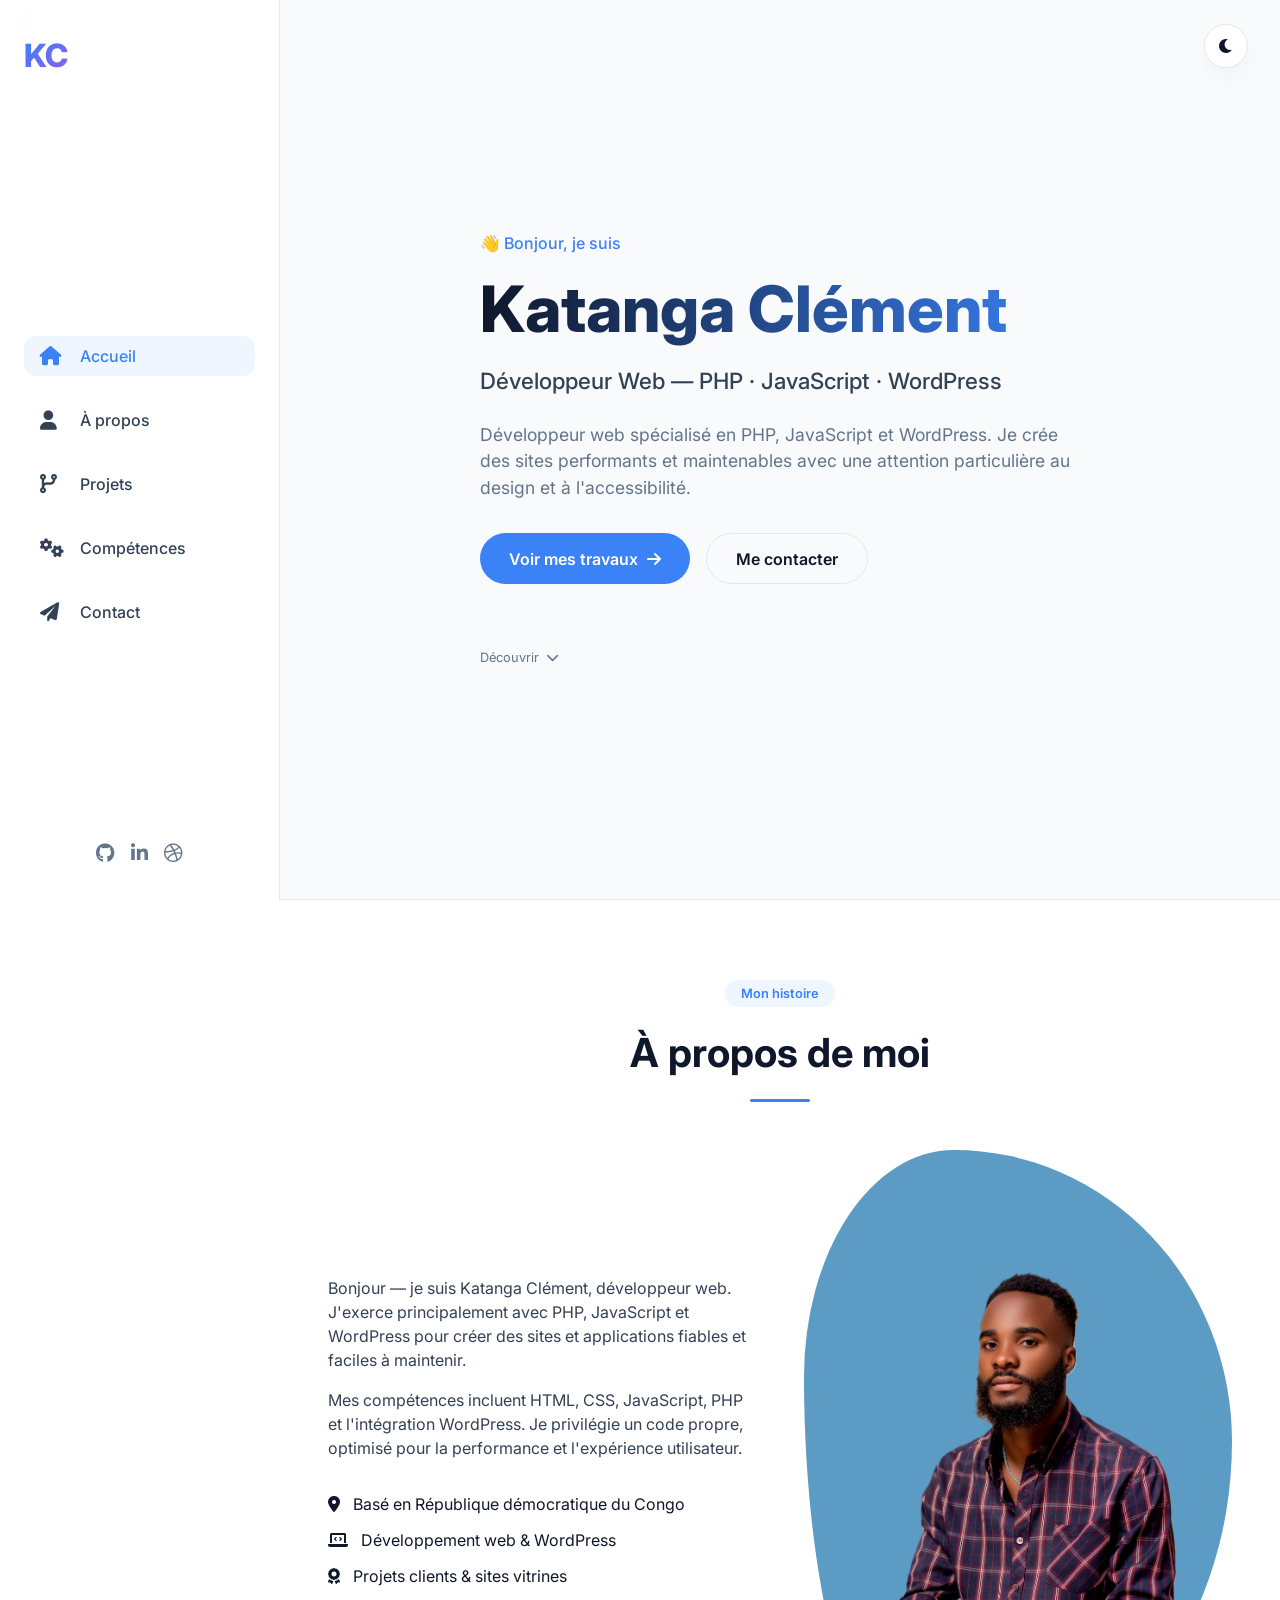
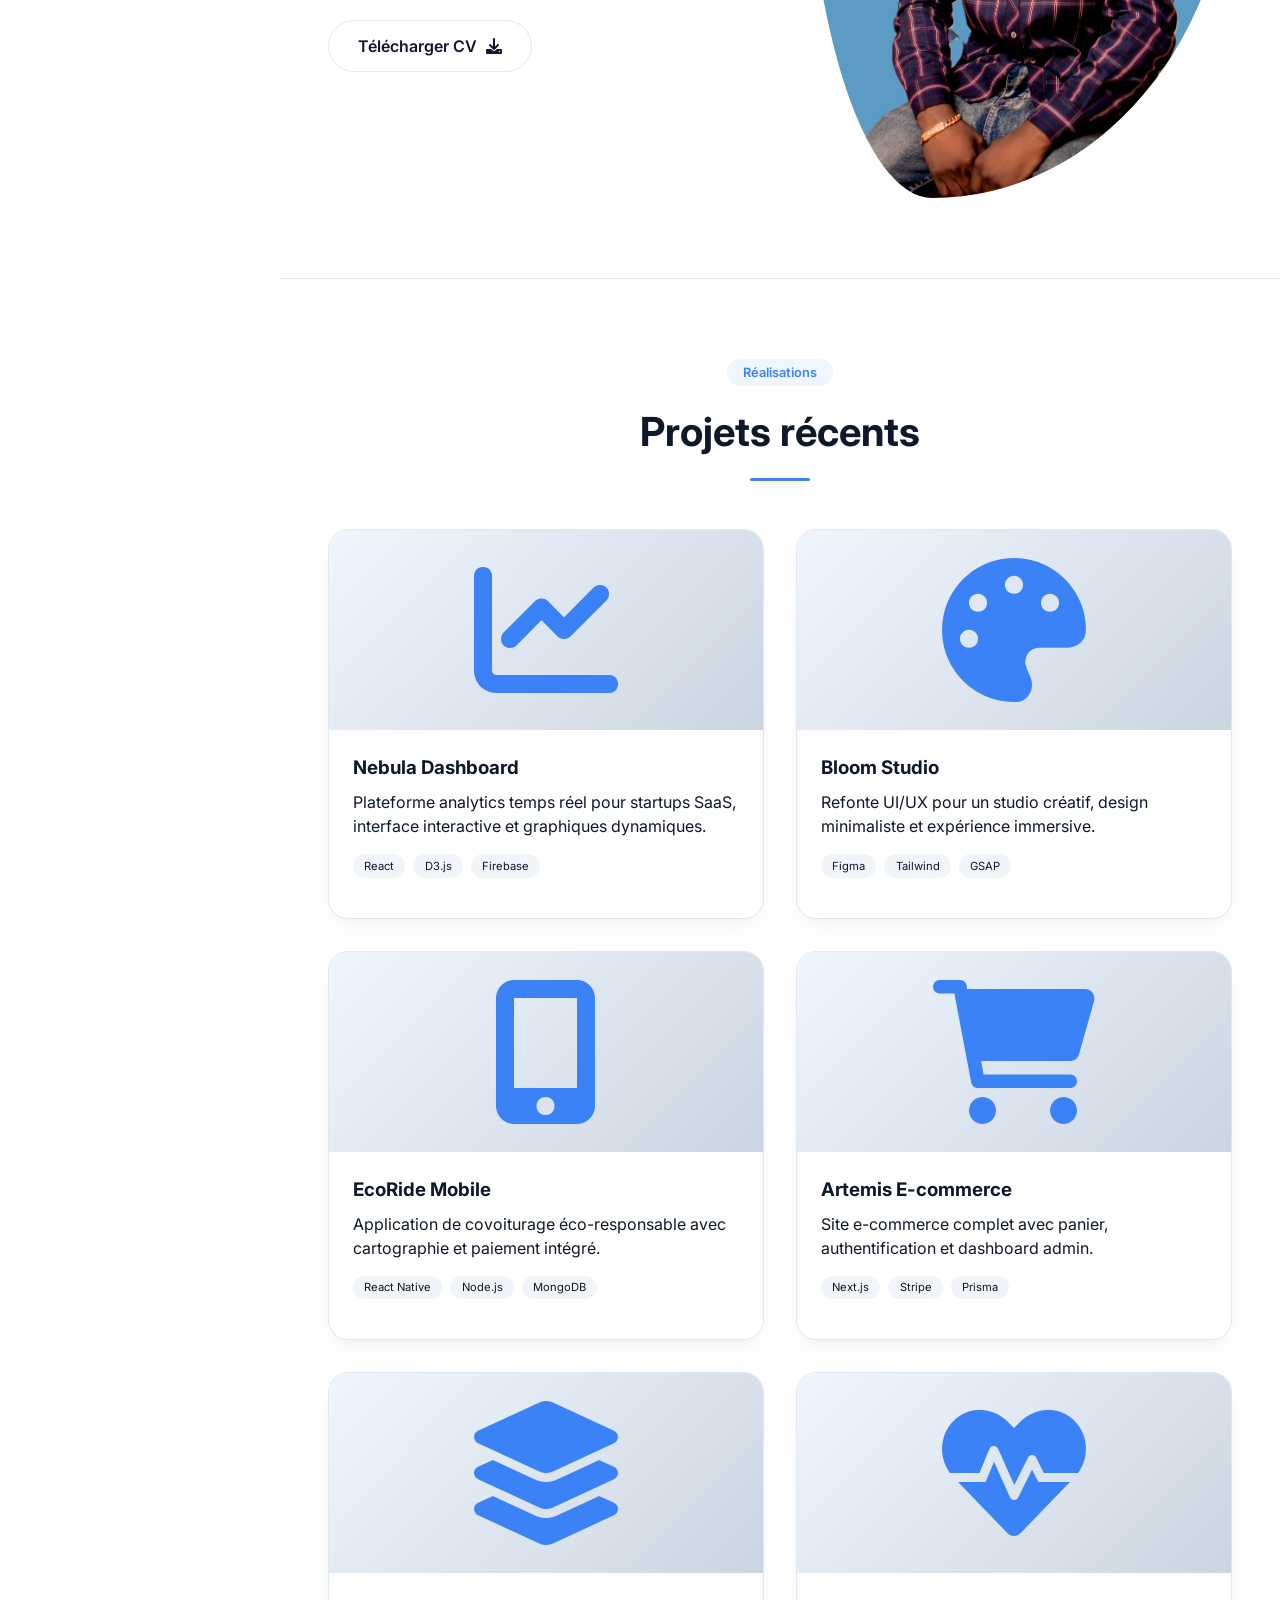
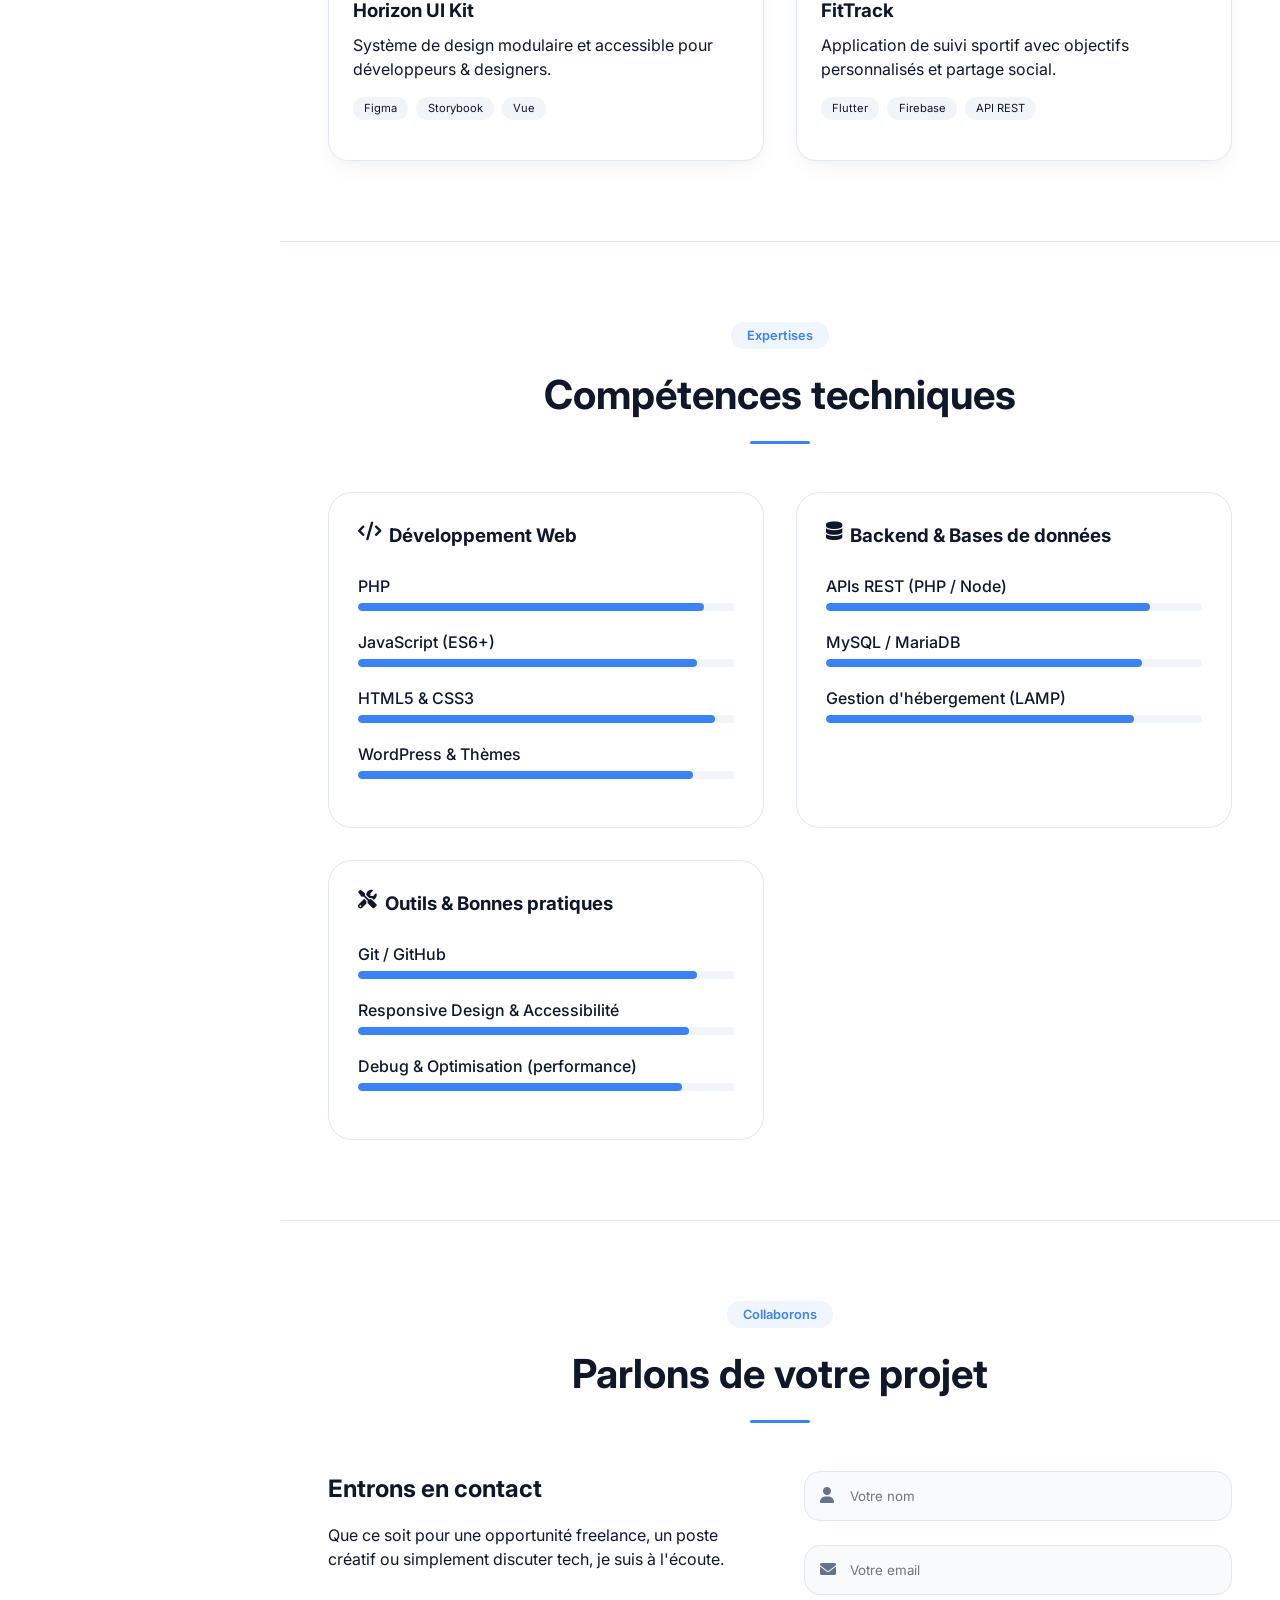
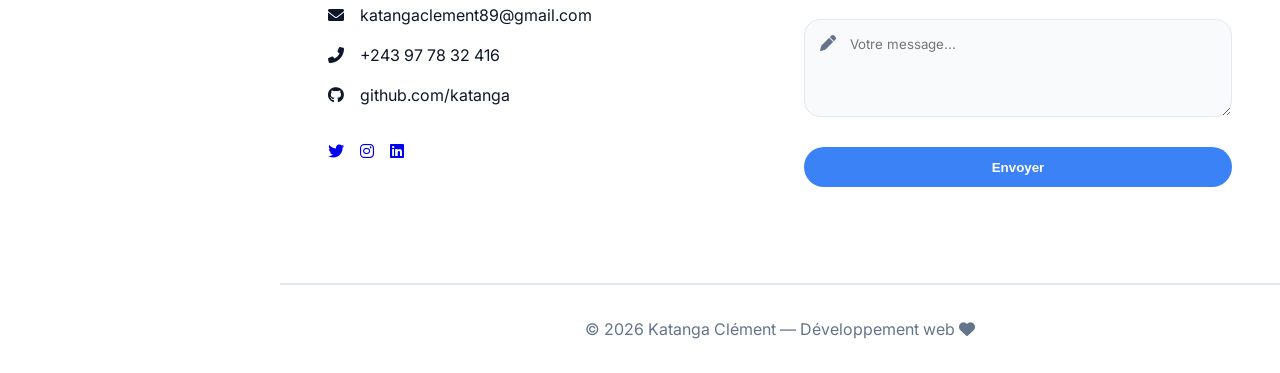
==== commit 1e9ec598: "Update index.html" ====
--- a/index.html
+++ b/index.html
@@ -627,9 +627,8 @@
                     <a href="#" class="btn-outline btn-small">Télécharger CV <i class="fas fa-download"></i></a>
                 </div>
                 <div class="about-image">
-                    <div class="image-frame">
-                        <!-- Photo professionnelle: profile.jpg depuis le dossier uploads -->
-                        <img src="profile.jpg" alt="Katanga Clément" class="profile-photo" onerror="this.onerror=null; this.src='https://placehold.co/400x400?text=KC';">
+                    <div class="avatar-placeholder" style="background: none; overflow: hidden;">
+                        <img src="profile.jpg" alt="EVOLUDIA CREATIVE" style="width: 100%; height: 100%; object-fit: cover; border-radius: 35% 65% 70% 30% / 35% 45% 55% 65%;">
                     </div>
                 </div>
             </div>
@@ -930,4 +929,4 @@
     // Option pour affiner
 </script>
 </body>
-</html>+</html>
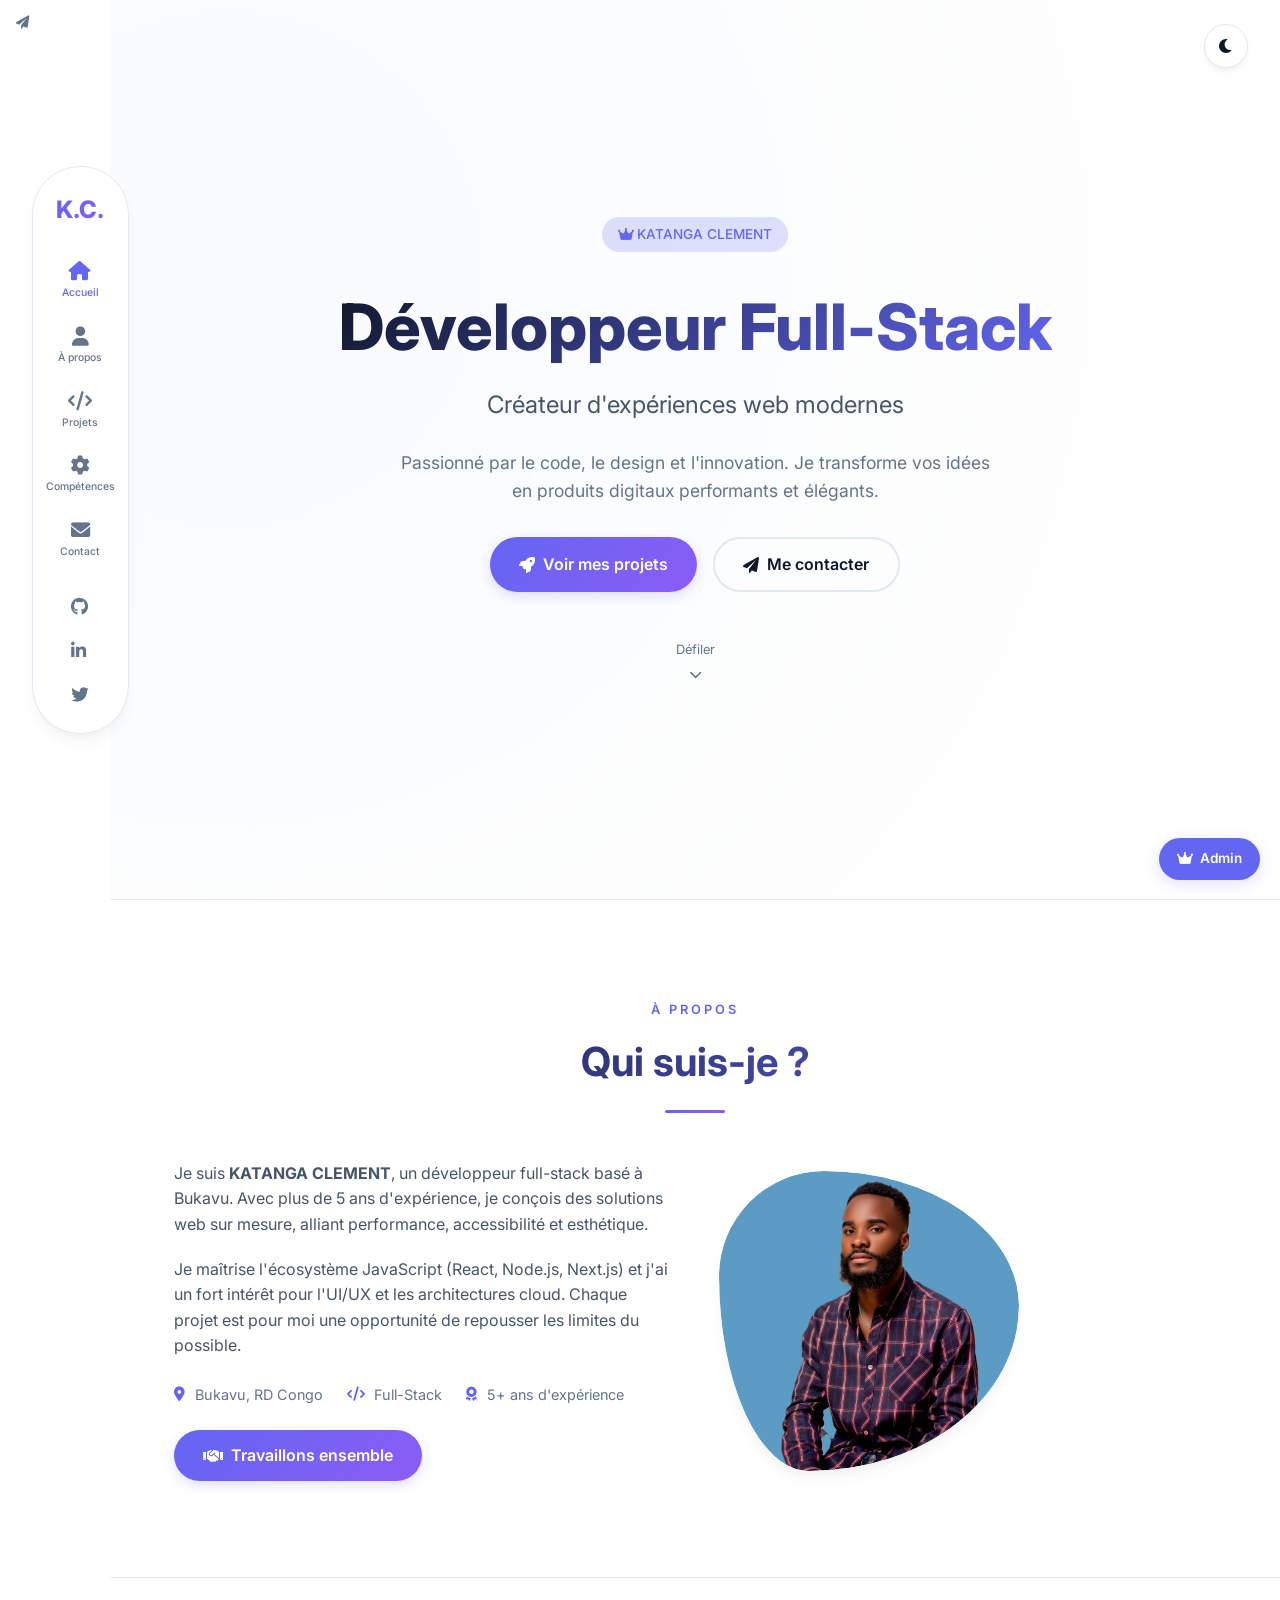
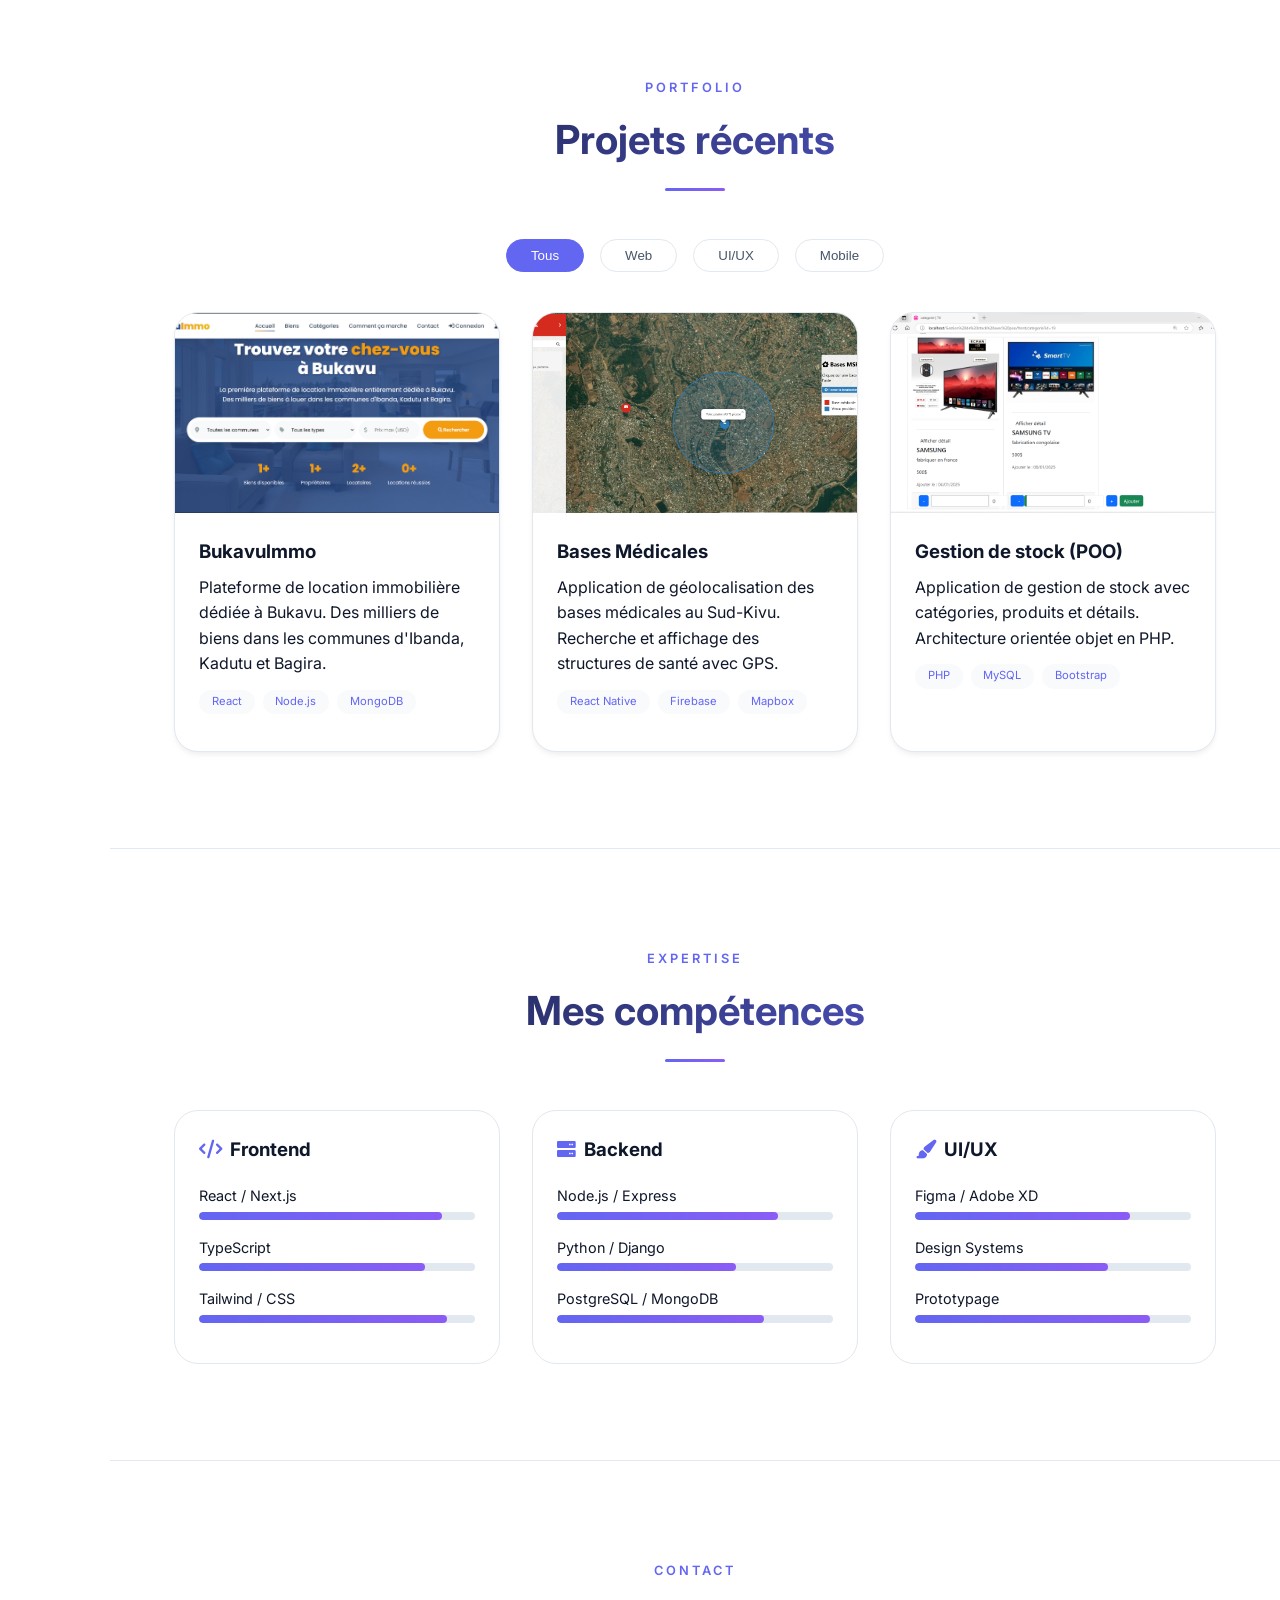
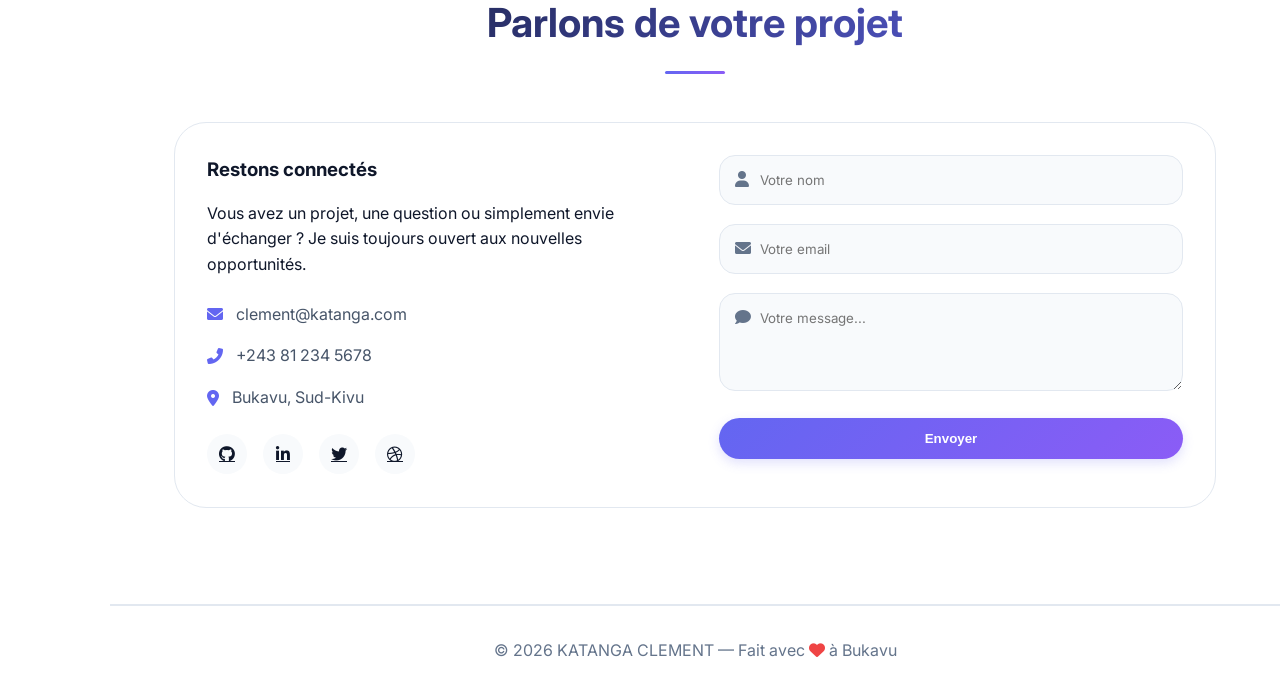
==== commit 701cac0b: "Update index.html" ====
--- a/index.html
+++ b/index.html
@@ -1,932 +1,558 @@
 <!DOCTYPE html>
 <html lang="fr">
 <head>
-    <meta charset="UTF-8">
-    <meta name="viewport" content="width=device-width, initial-scale=1.0, viewport-fit=cover">
-    <title>Katanga Clément | Portfolio — Développeur Web</title>
-    <!-- Google Fonts & Font Awesome -->
-    <link href="https://fonts.googleapis.com/css2?family=Inter:opsz,wght@14..32,300;14..32,400;14..32,500;14..32,600;14..32,700;14..32,800&display=swap" rel="stylesheet">
-    <link rel="stylesheet" href="https://cdnjs.cloudflare.com/ajax/libs/font-awesome/6.0.0-beta3/css/all.min.css">
+    <meta charset="UTF-8" />
+    <meta name="viewport" content="width=device-width, initial-scale=1.0"/>
+    <title>KATANGA CLEMENT — Portfolio</title>
+    <link href="https://fonts.googleapis.com/css2?family=Inter:opsz,wght@14..32,300;14..32,400;14..32,500;14..32,600;14..32,700&display=swap" rel="stylesheet"/>
+    <link rel="stylesheet" href="https://cdnjs.cloudflare.com/ajax/libs/font-awesome/6.0.0-beta3/css/all.min.css"/>
+    <link rel="stylesheet" href="style.css"/>
     <style>
-        * {
-            margin: 0;
-            padding: 0;
-            box-sizing: border-box;
-        }
-
-        body {
-            font-family: 'Inter', sans-serif;
-            background-color: var(--bg-primary);
-            color: var(--text-primary);
-            line-height: 1.5;
-            transition: background-color 0.3s ease, color 0.2s ease;
-        }
-
-        /* Thème clair (défaut) */
-        :root {
-            --bg-primary: #ffffff;
-            --bg-secondary: #f8fafc;
-            --bg-surface: #ffffff;
-            --text-primary: #0f172a;
-            --text-secondary: #334155;
-            --text-muted: #64748b;
-            --border-light: #e2e8f0;
-            --accent: #3b82f6;
-            --accent-dark: #2563eb;
-            --accent-light: #eff6ff;
-            --card-shadow: 0 10px 25px -5px rgba(0,0,0,0.05), 0 8px 10px -6px rgba(0,0,0,0.02);
-            --nav-bg: rgba(255,255,255,0.9);
-            --skill-bg: #f1f5f9;
-        }
-
-        body.dark {
-            --bg-primary: #0f172a;
-            --bg-secondary: #1e293b;
-            --bg-surface: #1e293b;
-            --text-primary: #f1f5f9;
-            --text-secondary: #cbd5e1;
-            --text-muted: #94a3b8;
-            --border-light: #334155;
-            --accent: #60a5fa;
-            --accent-dark: #3b82f6;
-            --accent-light: #1e293b;
-            --card-shadow: 0 10px 25px -5px rgba(0,0,0,0.3);
-            --nav-bg: rgba(15,23,42,0.9);
-            --skill-bg: #334155;
-        }
-
-        /* Layout avec side-nav professionnel */
-        .side-nav {
-            position: fixed;
-            left: 0;
-            top: 0;
-            height: 100vh;
-            width: 280px;
-            background: var(--nav-bg);
-            backdrop-filter: blur(12px);
-            border-right: 1px solid var(--border-light);
-            display: flex;
-            flex-direction: column;
-            justify-content: space-between;
-            padding: 2rem 1.5rem;
-            z-index: 100;
-            transition: all 0.3s;
-        }
-
-        .nav-logo .logo-text {
-            font-size: 2rem;
-            font-weight: 800;
-            background: linear-gradient(135deg, var(--accent), #8b5cf6);
-            -webkit-background-clip: text;
-            background-clip: text;
-            color: transparent;
-        }
-
-        .nav-links {
-            list-style: none;
-            margin-top: 3rem;
-        }
-
-        .nav-links li {
-            margin: 1.5rem 0;
-        }
-
-        .nav-item {
-            display: flex;
-            align-items: center;
-            gap: 1rem;
-            font-size: 1rem;
-            font-weight: 500;
-            color: var(--text-secondary);
-            text-decoration: none;
-            padding: 0.5rem 1rem;
-            border-radius: 12px;
-            transition: all 0.2s;
-        }
-
-        .nav-item i {
-            width: 24px;
-            font-size: 1.2rem;
-        }
-
-        .nav-item:hover, .nav-item.active {
-            background: var(--accent-light);
-            color: var(--accent);
-        }
-
-        .nav-social {
-            display: flex;
-            gap: 1rem;
-            justify-content: center;
-        }
-
-        .nav-social a {
-            color: var(--text-muted);
-            font-size: 1.2rem;
-            transition: 0.2s;
-        }
-
-        .nav-social a:hover {
-            color: var(--accent);
-        }
-
-        .theme-toggle {
-            position: fixed;
-            top: 1.5rem;
-            right: 2rem;
-            z-index: 101;
-            background: var(--bg-surface);
-            width: 44px;
-            height: 44px;
-            border-radius: 40px;
+        .avatar-img {
+            width: 100%;
+            height: 100%;
+            object-fit: cover;
+            border-radius: 35% 65% 70% 30% / 35% 45% 55% 65%;
+            animation: morph 10s infinite;
+        }
+        .project-img {
+            width: 100%;
+            height: 100%;
+            object-fit: cover;
+        }
+        .project-card .project-image {
+            height: 200px;
+            background: var(--bg-secondary);
             display: flex;
             align-items: center;
             justify-content: center;
-            cursor: pointer;
-            box-shadow: var(--card-shadow);
-            border: 1px solid var(--border-light);
-            color: var(--text-primary);
-            transition: 0.2s;
-        }
-
-        .main-content {
-            margin-left: 280px;
-        }
-
-        .section {
-            padding: 5rem 3rem;
-            border-bottom: 1px solid var(--border-light);
-        }
-
-        .container {
-            max-width: 1200px;
-            margin: 0 auto;
-        }
-
-        .section-header {
-            text-align: center;
-            margin-bottom: 3rem;
-        }
-
-        .section-tag {
-            display: inline-block;
-            background: var(--accent-light);
-            color: var(--accent);
-            padding: 0.25rem 1rem;
-            border-radius: 40px;
-            font-size: 0.8rem;
-            font-weight: 600;
-            margin-bottom: 1rem;
-        }
-
-        .section-header h2 {
-            font-size: 2.5rem;
-            font-weight: 700;
-            margin-bottom: 0.5rem;
-        }
-
-        .separator {
-            width: 60px;
-            height: 3px;
-            background: var(--accent);
-            margin: 1rem auto 0;
-            border-radius: 4px;
-        }
-
-        /* Hero */
-        .hero-section {
-            min-height: 100vh;
-            display: flex;
-            align-items: center;
-            background: var(--bg-secondary);
-        }
-
-        .hero-container {
-            max-width: 800px;
-            margin: 0 auto;
-            text-align: left;
-        }
-
-        .hero-badge {
-            font-size: 1rem;
-            font-weight: 500;
-            color: var(--accent);
-            margin-bottom: 1rem;
-        }
-
-        .hero-title {
-            font-size: 4rem;
-            font-weight: 800;
-            line-height: 1.2;
-            background: linear-gradient(to right, var(--text-primary), var(--accent));
-            -webkit-background-clip: text;
-            background-clip: text;
-            color: transparent;
-            margin-bottom: 1rem;
-        }
-
-        .hero-subtitle {
-            font-size: 1.4rem;
-            font-weight: 500;
-            color: var(--text-secondary);
-            margin-bottom: 1.5rem;
-        }
-
-        .hero-description {
-            font-size: 1.1rem;
-            color: var(--text-muted);
-            margin-bottom: 2rem;
-            max-width: 600px;
-        }
-
-        .hero-actions {
-            display: flex;
-            gap: 1rem;
-            flex-wrap: wrap;
-        }
-
-        .btn-primary, .btn-outline {
-            display: inline-flex;
-            align-items: center;
-            gap: 0.6rem;
-            padding: 0.8rem 1.8rem;
-            border-radius: 40px;
-            font-weight: 600;
-            transition: 0.2s;
-            text-decoration: none;
-            cursor: pointer;
-        }
-
-        .btn-primary {
-            background: var(--accent);
-            color: white;
-            border: none;
-        }
-
-        .btn-primary:hover {
-            background: var(--accent-dark);
-            transform: translateY(-2px);
-        }
-
-        .btn-outline {
-            border: 1px solid var(--border-light);
-            color: var(--text-primary);
-            background: transparent;
-        }
-
-        .btn-outline:hover {
-            border-color: var(--accent);
-            color: var(--accent);
-        }
-
-        .scroll-indicator {
-            margin-top: 4rem;
-            display: flex;
-            align-items: center;
-            gap: 0.5rem;
-            color: var(--text-muted);
-            font-size: 0.8rem;
-        }
-
-        /* About grid avec photo */
-        .about-grid {
-            display: grid;
-            grid-template-columns: 1fr 1fr;
-            gap: 3rem;
-            align-items: center;
-        }
-
-        .about-text p {
-            margin-bottom: 1rem;
-            color: var(--text-secondary);
-        }
-
-        .about-info {
-            margin: 2rem 0;
-            display: flex;
-            flex-direction: column;
-            gap: 0.75rem;
-        }
-
-        .info-item {
-            display: flex;
-            align-items: center;
-            gap: 0.8rem;
-            color: var(--text-primary);
-        }
-
-        .about-image {
-            display: flex;
-            justify-content: center;
-        }
-
-        .image-frame {
-            width: 320px;
-            height: 320px;
-            border-radius: 50%;
             overflow: hidden;
-            box-shadow: 0 20px 35px -10px rgba(0,0,0,0.1);
-            border: 4px solid var(--accent);
-        }
-
-        .profile-photo {
+        }
+        .project-card .project-image img {
             width: 100%;
             height: 100%;
             object-fit: cover;
-            display: block;
-        }
-
-        /* Projets */
-        .project-filters {
-            display: flex;
-            justify-content: center;
-            gap: 1rem;
-            margin-bottom: 2rem;
-            flex-wrap: wrap;
-        }
-
-        .filter-btn {
-            background: transparent;
-            border: 1px solid var(--border-light);
-            padding: 0.5rem 1.2rem;
+        }
+        .project-card .project-image i {
+            font-size: 3rem;
+            color: var(--text-muted);
+            opacity: 0.5;
+        }
+        .admin-link {
+            position: fixed;
+            bottom: 20px;
+            right: 20px;
+            z-index: 999;
+            background: var(--accent-primary);
+            color: white;
+            padding: 10px 18px;
             border-radius: 40px;
-            font-weight: 500;
-            cursor: pointer;
-            color: var(--text-secondary);
-        }
-
-        .filter-btn.active, .filter-btn:hover {
-            background: var(--accent);
-            color: white;
-            border-color: var(--accent);
-        }
-
-        .project-admin-link {
-            text-align: center;
-            margin-bottom: 2rem;
-        }
-
-        .projects-grid {
-            display: grid;
-            grid-template-columns: repeat(auto-fill, minmax(320px, 1fr));
-            gap: 2rem;
-        }
-
-        .project-card {
-            background: var(--bg-surface);
-            border-radius: 20px;
-            overflow: hidden;
-            box-shadow: var(--card-shadow);
-            border: 1px solid var(--border-light);
-            transition: transform 0.2s;
-        }
-
-        .project-card:hover {
-            transform: translateY(-6px);
-        }
-
-        .project-img {
-            height: 200px;
-            background: linear-gradient(135deg, var(--accent-light), #cbd5e1);
+            text-decoration: none;
+            font-size: 0.85rem;
+            font-weight: 600;
+            box-shadow: 0 4px 15px var(--accent-glow);
+            transition: var(--transition);
             display: flex;
             align-items: center;
-            justify-content: center;
-            font-size: 3rem;
-            color: var(--accent);
-        }
-
-        .project-info {
-            padding: 1.5rem;
-        }
-
-        .project-info h3 {
-            margin-bottom: 0.5rem;
-        }
-
-        .project-tags {
-            display: flex;
-            gap: 0.5rem;
-            margin: 1rem 0;
-            flex-wrap: wrap;
-        }
-
-        .project-tags span {
-            background: var(--skill-bg);
-            padding: 0.2rem 0.7rem;
-            border-radius: 20px;
-            font-size: 0.7rem;
-        }
-
-        /* Skills */
-        .skills-grid {
-            display: grid;
-            grid-template-columns: repeat(auto-fit, minmax(300px, 1fr));
-            gap: 2rem;
-        }
-
-        .skill-category {
-            background: var(--bg-surface);
-            border-radius: 24px;
-            padding: 1.8rem;
-            border: 1px solid var(--border-light);
-        }
-
-        .skill-category h3 {
-            margin-bottom: 1.5rem;
-            display: flex;
-            gap: 0.5rem;
-        }
-
-        .skill {
-            margin-bottom: 1.2rem;
-        }
-
-        .skill span {
-            display: block;
-            font-weight: 500;
-            margin-bottom: 0.3rem;
-        }
-
-        .skill-bar {
-            height: 8px;
-            background: var(--skill-bg);
-            border-radius: 10px;
-            overflow: hidden;
-        }
-
-        .skill-progress {
-            height: 100%;
-            background: var(--accent);
-            border-radius: 10px;
-            width: 0%;
-        }
-
-        /* Contact */
-        .contact-wrapper {
-            display: grid;
-            grid-template-columns: 1fr 1fr;
-            gap: 3rem;
-        }
-
-        .contact-info h3 {
-            font-size: 1.5rem;
-            margin-bottom: 1rem;
-        }
-
-        .contact-details {
-            list-style: none;
-            margin: 2rem 0;
-        }
-
-        .contact-details li {
-            display: flex;
-            align-items: center;
-            gap: 1rem;
-            margin: 1rem 0;
-        }
-
-        .contact-details a {
-            color: var(--text-primary);
-            text-decoration: none;
-        }
-
-        .contact-social {
-            display: flex;
-            gap: 1rem;
-        }
-
-        .contact-form .form-group {
-            position: relative;
-            margin-bottom: 1.5rem;
-        }
-
-        .contact-form input, .contact-form textarea {
-            width: 100%;
-            padding: 1rem 1rem 1rem 2.8rem;
-            background: var(--bg-secondary);
-            border: 1px solid var(--border-light);
-            border-radius: 16px;
-            font-family: inherit;
-            color: var(--text-primary);
-            transition: 0.2s;
-        }
-
-        .contact-form i {
-            position: absolute;
-            left: 1rem;
-            top: 1rem;
-            color: var(--text-muted);
-        }
-
-        .full-width {
-            width: 100%;
-            justify-content: center;
-        }
-
-        .form-feedback {
-            margin-top: 1rem;
-            font-size: 0.85rem;
-        }
-
-        .footer {
-            text-align: center;
-            padding: 2rem;
-            border-top: 1px solid var(--border-light);
-            color: var(--text-muted);
-        }
-
-        @media (max-width: 900px) {
-            .side-nav {
-                transform: translateX(-100%);
-                width: 260px;
-            }
-            .main-content {
-                margin-left: 0;
-            }
-            .theme-toggle {
-                right: 1rem;
-                top: 1rem;
-            }
-            .about-grid, .contact-wrapper {
-                grid-template-columns: 1fr;
-            }
-            .section {
-                padding: 3rem 1.5rem;
-            }
-            .hero-title {
-                font-size: 2.8rem;
-            }
-        }
-
-        @media (min-width: 901px) {
-            .mobile-menu-btn {
-                display: none;
-            }
+            gap: 8px;
+        }
+        .admin-link:hover {
+            transform: translateY(-3px);
+            box-shadow: 0 8px 25px var(--accent-glow);
         }
     </style>
 </head>
 <body>
-<div class="theme-toggle" id="themeToggle">
-    <i class="fas fa-moon"></i>
-</div>
-
-<nav class="side-nav" id="sideNav">
-    <div class="nav-logo">
-        <span class="logo-text">KC</span>
+    <!-- Theme Toggle -->
+    <div class="theme-toggle" id="themeToggle">
+        <i class="fas fa-moon"></i>
     </div>
-    <ul class="nav-links">
-        <li><a href="#accueil" class="nav-item active"><i class="fas fa-home"></i><span>Accueil</span></a></li>
-        <li><a href="#a-propos" class="nav-item"><i class="fas fa-user"></i><span>À propos</span></a></li>
-        <li><a href="#projets" class="nav-item"><i class="fas fa-code-branch"></i><span>Projets</span></a></li>
-        <li><a href="#competences" class="nav-item"><i class="fas fa-cogs"></i><span>Compétences</span></a></li>
-        <li><a href="#contact" class="nav-item"><i class="fas fa-paper-plane"></i><span>Contact</span></a></li>
-    </ul>
-    <div class="nav-social">
-        <a href="#" target="_blank"><i class="fab fa-github"></i></a>
-        <a href="#" target="_blank"><i class="fab fa-linkedin-in"></i></a>
-        <a href="#" target="_blank"><i class="fab fa-dribbble"></i></a>
-    </div>
-</nav>
-
-<main class="main-content">
-    <section id="accueil" class="section hero-section">
-        <div class="hero-container">
-            <div class="hero-badge">👋 Bonjour, je suis</div>
-            <h1 class="hero-title">Katanga Clément</h1>
-            <p class="hero-subtitle">Développeur Web — PHP · JavaScript · WordPress</p>
-            <div class="hero-description">
-                Développeur web spécialisé en PHP, JavaScript et WordPress. Je crée des sites performants et maintenables avec une attention particulière au design et à l'accessibilité.
+
+    <!-- Admin Link -->
+    <a href="admin-projects.html" class="admin-link">
+        <i class="fas fa-crown"></i> Admin
+    </a>
+
+    <!-- Side Navigation -->
+    <nav class="side-nav">
+        <div class="nav-logo">
+            <span class="logo-text">K.C.</span>
+        </div>
+        <ul class="nav-links">
+            <li><a href="#home" class="nav-item active"><i class="fas fa-home"></i><span>Accueil</span></a></li>
+            <li><a href="#about" class="nav-item"><i class="fas fa-user"></i><span>À propos</span></a></li>
+            <li><a href="#projects" class="nav-item"><i class="fas fa-code"></i><span>Projets</span></a></li>
+            <li><a href="#skills" class="nav-item"><i class="fas fa-cog"></i><span>Compétences</span></a></li>
+            <li><a href="#contact" class="nav-item"><i class="fas fa-envelope"></i><span>Contact</span></a></li>
+        </ul>
+        <div class="nav-social">
+            <a href="#"><i class="fab fa-github"></i></a>
+            <a href="#"><i class="fab fa-linkedin-in"></i></a>
+            <a href="#"><i class="fab fa-twitter"></i></a>
+        </div>
+    </nav>
+
+    <!-- Main Content -->
+    <main class="main-content">
+
+        <!-- ==================== HERO ==================== -->
+        <section id="home" class="section hero-section">
+            <div class="container hero-container">
+                <span class="hero-badge"><i class="fas fa-crown"></i> KATANGA CLEMENT</span>
+                <h1 class="hero-title">Développeur Full-Stack</h1>
+                <p class="hero-subtitle">Créateur d'expériences web modernes</p>
+                <p class="hero-description">
+                    Passionné par le code, le design et l'innovation. Je transforme vos idées en produits digitaux performants et élégants.
+                </p>
+                <div class="hero-actions">
+                    <a href="#projects" class="btn-primary"><i class="fas fa-rocket"></i> Voir mes projets</a>
+                    <a href="#contact" class="btn-outline"><i class="fas fa-paper-plane"></i> Me contacter</a>
+                </div>
+                <div class="scroll-indicator">
+                    <span>Défiler</span>
+                    <i class="fas fa-chevron-down"></i>
+                </div>
             </div>
-            <div class="hero-actions">
-                <a href="#projets" class="btn-primary">Voir mes travaux <i class="fas fa-arrow-right"></i></a>
-                <a href="#contact" class="btn-outline">Me contacter</a>
+        </section>
+
+        <!-- ==================== ABOUT ==================== -->
+        <section id="about" class="section">
+            <div class="container">
+                <div class="section-header">
+                    <span class="section-tag">À propos</span>
+                    <h2>Qui suis-je ?</h2>
+                    <div class="separator"></div>
+                </div>
+                <div class="about-grid">
+                    <div class="about-text">
+                        <p>
+                            Je suis <strong>KATANGA CLEMENT</strong>, un développeur full-stack basé à Bukavu. 
+                            Avec plus de 5 ans d'expérience, je conçois des solutions web sur mesure, 
+                            alliant performance, accessibilité et esthétique.
+                        </p>
+                        <p>
+                            Je maîtrise l'écosystème JavaScript (React, Node.js, Next.js) et j'ai un fort intérêt 
+                            pour l'UI/UX et les architectures cloud. Chaque projet est pour moi une opportunité 
+                            de repousser les limites du possible.
+                        </p>
+                        <div class="about-info">
+                            <span class="info-item"><i class="fas fa-map-marker-alt"></i> Bukavu, RD Congo</span>
+                            <span class="info-item"><i class="fas fa-code"></i> Full-Stack</span>
+                            <span class="info-item"><i class="fas fa-award"></i> 5+ ans d'expérience</span>
+                        </div>
+                        <a href="#contact" class="btn-primary"><i class="fas fa-handshake"></i> Travaillons ensemble</a>
+                    </div>
+                    <div class="about-image">
+                        <div class="avatar-placeholder" style="background: none; overflow: hidden; padding: 0;">
+                            <img src="profile.jpg" alt="KATANGA CLEMENT" class="avatar-img" />
+                        </div>
+                    </div>
+                </div>
             </div>
-            <div class="scroll-indicator">
-                <span>Découvrir</span>
-                <i class="fas fa-chevron-down"></i>
+        </section>
+
+        <!-- ==================== PROJECTS ==================== -->
+        <section id="projects" class="section">
+            <div class="container">
+                <div class="section-header">
+                    <span class="section-tag">Portfolio</span>
+                    <h2>Projets récents</h2>
+                    <div class="separator"></div>
+                </div>
+
+                <!-- Filters -->
+                <div class="project-filters">
+                    <button class="filter-btn active" data-filter="all">Tous</button>
+                    <button class="filter-btn" data-filter="web">Web</button>
+                    <button class="filter-btn" data-filter="uiux">UI/UX</button>
+                    <button class="filter-btn" data-filter="mobile">Mobile</button>
+                </div>
+
+                <!-- Projects Grid -->
+                <div id="projectsGrid" class="projects-grid"></div>
             </div>
-        </div>
-    </section>
-
-    <section id="a-propos" class="section about-section">
-        <div class="container">
-            <div class="section-header">
-                <span class="section-tag">Mon histoire</span>
-                <h2>À propos de moi</h2>
-                <div class="separator"></div>
+        </section>
+
+        <!-- ==================== SKILLS ==================== -->
+        <section id="skills" class="section">
+            <div class="container">
+                <div class="section-header">
+                    <span class="section-tag">Expertise</span>
+                    <h2>Mes compétences</h2>
+                    <div class="separator"></div>
+                </div>
+                <div class="skills-grid">
+                    <div class="skill-category">
+                        <h3><i class="fas fa-code" style="color:var(--accent-primary);"></i> Frontend</h3>
+                        <div class="skill"><span>React / Next.js</span><div class="skill-bar"><div class="skill-progress" style="width:88%;"></div></div></div>
+                        <div class="skill"><span>TypeScript</span><div class="skill-bar"><div class="skill-progress" style="width:82%;"></div></div></div>
+                        <div class="skill"><span>Tailwind / CSS</span><div class="skill-bar"><div class="skill-progress" style="width:90%;"></div></div></div>
+                    </div>
+                    <div class="skill-category">
+                        <h3><i class="fas fa-server" style="color:var(--accent-primary);"></i> Backend</h3>
+                        <div class="skill"><span>Node.js / Express</span><div class="skill-bar"><div class="skill-progress" style="width:80%;"></div></div></div>
+                        <div class="skill"><span>Python / Django</span><div class="skill-bar"><div class="skill-progress" style="width:65%;"></div></div></div>
+                        <div class="skill"><span>PostgreSQL / MongoDB</span><div class="skill-bar"><div class="skill-progress" style="width:75%;"></div></div></div>
+                    </div>
+                    <div class="skill-category">
+                        <h3><i class="fas fa-paint-brush" style="color:var(--accent-primary);"></i> UI/UX</h3>
+                        <div class="skill"><span>Figma / Adobe XD</span><div class="skill-bar"><div class="skill-progress" style="width:78%;"></div></div></div>
+                        <div class="skill"><span>Design Systems</span><div class="skill-bar"><div class="skill-progress" style="width:70%;"></div></div></div>
+                        <div class="skill"><span>Prototypage</span><div class="skill-bar"><div class="skill-progress" style="width:85%;"></div></div></div>
+                    </div>
+                </div>
             </div>
-            <div class="about-grid">
-                <div class="about-text">
-                    <p>Bonjour — je suis Katanga Clément, développeur web. J'exerce principalement avec PHP, JavaScript et WordPress pour créer des sites et applications fiables et faciles à maintenir.</p>
-                    <p>Mes compétences incluent HTML, CSS, JavaScript, PHP et l'intégration WordPress. Je privilégie un code propre, optimisé pour la performance et l'expérience utilisateur.</p>
-                    <div class="about-info">
-                        <div class="info-item"><i class="fas fa-map-marker-alt"></i> Basé en République démocratique du Congo</div>
-                        <div class="info-item"><i class="fas fa-laptop-code"></i> Développement web & WordPress</div>
-                        <div class="info-item"><i class="fas fa-award"></i> Projets clients & sites vitrines</div>
-                    </div>
-                    <a href="#" class="btn-outline btn-small">Télécharger CV <i class="fas fa-download"></i></a>
-                </div>
-                <div class="about-image">
-                    <div class="avatar-placeholder" style="background: none; overflow: hidden;">
-                        <img src="profile.jpg" alt="EVOLUDIA CREATIVE" style="width: 100%; height: 100%; object-fit: cover; border-radius: 35% 65% 70% 30% / 35% 45% 55% 65%;">
-                    </div>
+        </section>
+
+        <!-- ==================== CONTACT ==================== -->
+        <section id="contact" class="section">
+            <div class="container">
+                <div class="section-header">
+                    <span class="section-tag">Contact</span>
+                    <h2>Parlons de votre projet</h2>
+                    <div class="separator"></div>
+                </div>
+                <div class="contact-wrapper">
+                    <div class="contact-info">
+                        <h3>Restons connectés</h3>
+                        <p>Vous avez un projet, une question ou simplement envie d'échanger ? Je suis toujours ouvert aux nouvelles opportunités.</p>
+                        <ul class="contact-details">
+                            <li><i class="fas fa-envelope" style="color:var(--accent-primary);"></i> clement@katanga.com</li>
+                            <li><i class="fas fa-phone-alt" style="color:var(--accent-primary);"></i> +243 81 234 5678</li>
+                            <li><i class="fas fa-map-marker-alt" style="color:var(--accent-primary);"></i> Bukavu, Sud-Kivu</li>
+                        </ul>
+                        <div class="contact-social">
+                            <a href="#"><i class="fab fa-github"></i></a>
+                            <a href="#"><i class="fab fa-linkedin-in"></i></a>
+                            <a href="#"><i class="fab fa-twitter"></i></a>
+                            <a href="#"><i class="fab fa-dribbble"></i></a>
+                        </div>
+                    </div>
+                    <form id="contactForm" class="contact-form">
+                        <div class="form-group">
+                            <i class="fas fa-user"></i>
+                            <input type="text" id="name" placeholder="Votre nom" required />
+                        </div>
+                        <div class="form-group">
+                            <i class="fas fa-envelope"></i>
+                            <input type="email" id="email" placeholder="Votre email" required />
+                        </div>
+                        <div class="form-group">
+                            <i class="fas fa-comment"></i>
+                            <textarea id="message" rows="4" placeholder="Votre message..." required></textarea>
+                        </div>
+                        <button type="submit" class="btn-primary full-width"><i class="fas fa-paper-plane"></i> Envoyer</button>
+                        <div id="formFeedback" class="form-feedback"></div>
+                    </form>
                 </div>
             </div>
-        </div>
-    </section>
-
-    <section id="projets" class="section projects-section">
-        <div class="container">
-            <div class="section-header">
-                <span class="section-tag">Réalisations</span>
-                <h2>Projets récents</h2>
-                <div class="separator"></div>
-            </div>
-            <div class="projects-grid" id="projectsGrid"></div>
-        </div>
-    </section>
-
-    <section id="competences" class="section skills-section">
-        <div class="container">
-            <div class="section-header">
-                <span class="section-tag">Expertises</span>
-                <h2>Compétences techniques</h2>
-                <div class="separator"></div>
-            </div>
-            <div class="skills-grid">
-                <div class="skill-category">
-                    <h3><i class="fas fa-code"></i> Développement Web</h3>
-                    <div class="skill-items">
-                        <div class="skill"><span>PHP</span><div class="skill-bar"><div class="skill-progress" style="width: 92%"></div></div></div>
-                        <div class="skill"><span>JavaScript (ES6+)</span><div class="skill-bar"><div class="skill-progress" style="width: 90%"></div></div></div>
-                        <div class="skill"><span>HTML5 & CSS3</span><div class="skill-bar"><div class="skill-progress" style="width: 95%"></div></div></div>
-                        <div class="skill"><span>WordPress & Thèmes</span><div class="skill-bar"><div class="skill-progress" style="width: 89%"></div></div></div>
-                    </div>
-                </div>
-                <div class="skill-category">
-                    <h3><i class="fas fa-database"></i> Backend & Bases de données</h3>
-                    <div class="skill-items">
-                        <div class="skill"><span>APIs REST (PHP / Node)</span><div class="skill-bar"><div class="skill-progress" style="width: 86%"></div></div></div>
-                        <div class="skill"><span>MySQL / MariaDB</span><div class="skill-bar"><div class="skill-progress" style="width: 84%"></div></div></div>
-                        <div class="skill"><span>Gestion d'hébergement (LAMP)</span><div class="skill-bar"><div class="skill-progress" style="width: 82%"></div></div></div>
-                    </div>
-                </div>
-                <div class="skill-category">
-                    <h3><i class="fas fa-tools"></i> Outils & Bonnes pratiques</h3>
-                    <div class="skill-items">
-                        <div class="skill"><span>Git / GitHub</span><div class="skill-bar"><div class="skill-progress" style="width: 90%"></div></div></div>
-                        <div class="skill"><span>Responsive Design & Accessibilité</span><div class="skill-bar"><div class="skill-progress" style="width: 88%"></div></div></div>
-                        <div class="skill"><span>Debug & Optimisation (performance)</span><div class="skill-bar"><div class="skill-progress" style="width: 86%"></div></div></div>
-                    </div>
-                </div>
-            </div>
-        </div>
-    </section>
-
-    <section id="contact" class="section contact-section">
-        <div class="container">
-            <div class="section-header">
-                <span class="section-tag">Collaborons</span>
-                <h2>Parlons de votre projet</h2>
-                <div class="separator"></div>
-            </div>
-            <div class="contact-wrapper">
-                <div class="contact-info">
-                    <h3>Entrons en contact</h3>
-                    <p>Que ce soit pour une opportunité freelance, un poste créatif ou simplement discuter tech, je suis à l'écoute.</p>
-                    <ul class="contact-details">
-                        <li><i class="fas fa-envelope"></i> <a href="mailto:katangaclement89@gmail.com">katangaclement89@gmail.com</a></li>
-                        <li><i class="fas fa-phone-alt"></i> <a href="tel:+243977832416">+243 97 78 32 416</a></li>
-                        <li><i class="fab fa-github"></i> <a href="#" target="_blank">github.com/katanga</a></li>
-                    </ul>
-                    <div class="contact-social">
-                        <a href="https://x.com/clementkato6qo?s=21"><i class="fab fa-twitter"></i></a>
-                        <a href="https://www.instagram.com/katangaclementkape?igsh=Y2c1enFvbTd2NzNj&utm_source=qr"><i class="fab fa-instagram"></i></a>
-                        <a href="https://www.linkedin.com/in/katangaclement"><i class="fab fa-linkedin"></i></a>
-                    </div>
-                </div>
-                <form id="contactForm" class="contact-form">
-                    <div class="form-group">
-                        <input type="text" id="name" placeholder="Votre nom" required>
-                        <i class="fas fa-user"></i>
-                    </div>
-                    <div class="form-group">
-                        <input type="email" id="email" placeholder="Votre email" required>
-                        <i class="fas fa-envelope"></i>
-                    </div>
-                    <div class="form-group">
-                        <textarea id="message" rows="4" placeholder="Votre message..." required></textarea>
-                        <i class="fas fa-pen"></i>
-                    </div>
-                    <button type="submit" class="btn-primary full-width">Envoyer <i class="fas fa-paper-plane"></i></button>
-                    <div id="formFeedback" class="form-feedback"></div>
-                </form>
-            </div>
-        </div>
-    </section>
-    <footer class="footer">
-        <p>© 2026 Katanga Clément — Développement web <i class="fas fa-heart"></i></p>
-    </footer>
-</main>
-
-<script>
-    // ---------- PROJETS: lecture depuis localStorage et synchronisation avec l'admin ----------
-    const STORAGE_KEY = 'user_projects_v1';
-    let currentFilter = 'all';
-
-    function getDefaultProjects() {
-        return [
-            { id: 1, title: "Nebula Dashboard", description: "Plateforme analytics temps réel pour startups SaaS, interface interactive et graphiques dynamiques.", category: "web", tags: ["React", "D3.js", "Firebase"], image: "", link: "", icon: "fas fa-chart-line", userCreated: false },
-            { id: 2, title: "Bloom Studio", description: "Refonte UI/UX pour un studio créatif, design minimaliste et expérience immersive.", category: "uiux", tags: ["Figma", "Tailwind", "GSAP"], image: "", link: "", icon: "fas fa-palette", userCreated: false },
-            { id: 3, title: "EcoRide Mobile", description: "Application de covoiturage éco-responsable avec cartographie et paiement intégré.", category: "mobile", tags: ["React Native", "Node.js", "MongoDB"], image: "", link: "", icon: "fas fa-mobile-alt", userCreated: false },
-            { id: 4, title: "Artemis E-commerce", description: "Site e-commerce complet avec panier, authentification et dashboard admin.", category: "web", tags: ["Next.js", "Stripe", "Prisma"], image: "", link: "", icon: "fas fa-shopping-cart", userCreated: false },
-            { id: 5, title: "Horizon UI Kit", description: "Système de design modulaire et accessible pour développeurs & designers.", category: "uiux", tags: ["Figma", "Storybook", "Vue"], image: "", link: "", icon: "fas fa-layer-group", userCreated: false },
-            { id: 6, title: "FitTrack", description: "Application de suivi sportif avec objectifs personnalisés et partage social.", category: "mobile", tags: ["Flutter", "Firebase", "API REST"], image: "", link: "", icon: "fas fa-heartbeat", userCreated: false }
+        </section>
+
+        <!-- ==================== FOOTER ==================== -->
+        <footer class="footer">
+            <p>&copy; 2026 KATANGA CLEMENT — Fait avec <i class="fas fa-heart"></i> à Bukavu</p>
+        </footer>
+    </main>
+
+    <!-- ==================== SCRIPTS ==================== -->
+    <script>
+        // ============================================================
+        // 1. PROJETS (données directement intégrées)
+        // ============================================================
+        const STORAGE_KEY = 'user_projects_v1';
+
+        const defaultProjects = [
+            {
+                id: 1,
+                title: "Bukavulmmo",
+                description: "Plateforme de location immobilière dédiée à Bukavu. Des milliers de biens dans les communes d'Ibanda, Kadutu et Bagira.",
+                category: "web",
+                tags: ["React", "Node.js", "MongoDB"],
+                image: "project-1-1.png",
+                link: "",
+                icon: "fas fa-home",
+                userCreated: false
+            },
+            {
+                id: 2,
+                title: "Bases Médicales",
+                description: "Application de géolocalisation des bases médicales au Sud-Kivu. Recherche et affichage des structures de santé avec GPS.",
+                category: "mobile",
+                tags: ["React Native", "Firebase", "Mapbox"],
+                image: "project-2.png",
+                link: "",
+                icon: "fas fa-map-marker-alt",
+                userCreated: false
+            },
+            {
+                id: 3,
+                title: "Gestion de stock (POO)",
+                description: "Application de gestion de stock avec catégories, produits et détails. Architecture orientée objet en PHP.",
+                category: "web",
+                tags: ["PHP", "MySQL", "Bootstrap"],
+                image: "project-3.png",
+                link: "",
+                icon: "fas fa-boxes",
+                userCreated: false
+            }
         ];
-    }
-
-    function readStoredProjects() {
-        try {
-            const stored = localStorage.getItem(STORAGE_KEY);
-            if (stored === null) {
-                const defaults = getDefaultProjects();
-                localStorage.setItem(STORAGE_KEY, JSON.stringify(defaults));
-                return defaults;
+
+        function getProjects() {
+            try {
+                const stored = localStorage.getItem(STORAGE_KEY);
+                if (stored === null) {
+                    localStorage.setItem(STORAGE_KEY, JSON.stringify(defaultProjects));
+                    return defaultProjects;
+                }
+                const parsed = JSON.parse(stored);
+                if (!Array.isArray(parsed) || parsed.length === 0) {
+                    localStorage.setItem(STORAGE_KEY, JSON.stringify(defaultProjects));
+                    return defaultProjects;
+                }
+                return parsed;
+            } catch (e) {
+                return defaultProjects;
             }
-            const parsed = JSON.parse(stored);
-            if (!Array.isArray(parsed)) return [];
-            return parsed;
-        } catch (e) {
-            return [];
-        }
-    }
-
-    function renderProjects(filter = 'all') {
-        currentFilter = filter;
-        const grid = document.getElementById('projectsGrid');
-        if (!grid) return;
-        const projects = readStoredProjects();
-        const filtered = filter === 'all' ? projects : projects.filter(p => p.category === filter);
-        grid.innerHTML = filtered.map(proj => {
-            const title = proj.title || proj.name || 'Sans titre';
-            const desc = proj.description || proj.desc || '';
-            const tags = Array.isArray(proj.tags) ? proj.tags : (typeof proj.tags === 'string' ? proj.tags.split(',') : []);
-            const iconClass = proj.icon ? proj.icon.replace(/^fa[srb]?\s*/,'') : '';
-            const iconPrefix = (proj.icon && proj.icon.startsWith('fas')) ? 'fas' : (proj.icon && proj.icon.startsWith('far') ? 'far' : 'fas');
-            const imgHtml = proj.image && proj.image.startsWith('data:') ? `<div class="project-img"><img src="${proj.image}" alt="${title}" style="width:100%;height:200px;object-fit:cover;display:block;"></div>` : `<div class="project-img"><i class="${iconPrefix} ${iconClass} fa-3x"></i></div>`;
-            return `
-                <div class="project-card" data-category="${proj.category}">
-                    ${imgHtml}
+        }
+
+        function saveProjects(projects) {
+            localStorage.setItem(STORAGE_KEY, JSON.stringify(projects));
+        }
+
+        // ============================================================
+        // 2. RENDU DES PROJETS
+        // ============================================================
+        let activeFilter = 'all';
+
+        function renderProjects() {
+            const grid = document.getElementById('projectsGrid');
+            if (!grid) return;
+
+            const allProjects = getProjects();
+            const filtered = activeFilter === 'all'
+                ? allProjects
+                : allProjects.filter(p => p.category === activeFilter);
+
+            if (filtered.length === 0) {
+                grid.innerHTML = `
+                    <div class="empty-state" style="grid-column:1/-1; text-align:center; padding:3rem;">
+                        <i class="fas fa-folder-open fa-3x" style="margin-bottom:1rem; opacity:0.5;"></i>
+                        <p>Aucun projet dans cette catégorie.</p>
+                    </div>
+                `;
+                return;
+            }
+
+            grid.innerHTML = filtered.map(proj => `
+                <div class="project-card" data-category="${proj.category}" data-id="${proj.id}">
+                    <div class="project-image">
+                        ${proj.image ? 
+                            `<img src="${proj.image}" alt="${proj.title}" class="project-img" loading="lazy">` :
+                            `<i class="${proj.icon || 'fas fa-briefcase'}"></i>`
+                        }
+                    </div>
                     <div class="project-info">
-                        <h3>${title}</h3>
-                        <p>${desc}</p>
-                        <div class="project-tags">${tags.map(t => `<span>${t}</span>`).join('')}</div>
-                    </div>
-                </div>
-            `;
-        }).join('');
-    }
-
-    // Réécoute pour synchronisation inter-onglets (l'admin déclenche un StorageEvent lors des écritures)
-    window.addEventListener('storage', (e) => {
-        if (e.key === STORAGE_KEY) {
-            renderProjects(currentFilter || 'all');
-        }
-    });
-
-    // FILTRES
-    const filterBtns = document.querySelectorAll('.filter-btn');
-    filterBtns.forEach(btn => {
-        btn.addEventListener('click', () => {
-            filterBtns.forEach(b => b.classList.remove('active'));
-            btn.classList.add('active');
-            const filter = btn.getAttribute('data-filter');
-            renderProjects(filter);
+                        <h3>${proj.link ? `<a href="${proj.link}" target="_blank" rel="noopener noreferrer">${escapeHtml(proj.title)}</a>` : escapeHtml(proj.title)}</h3>
+                        <p>${escapeHtml(proj.description.substring(0, 120))}${proj.description.length > 120 ? '...' : ''}</p>
+                        <div class="project-tags">
+                            ${Array.isArray(proj.tags) ? proj.tags.map(t => `<span>${escapeHtml(t)}</span>`).join('') : ''}
+                        </div>
+                    </div>
+                </div>
+            `).join('');
+        }
+
+        function escapeHtml(str) {
+            if (!str) return '';
+            return str.replace(/[&<>]/g, function(m) {
+                if (m === '&') return '&amp;';
+                if (m === '<') return '&lt;';
+                if (m === '>') return '&gt;';
+                return m;
+            });
+        }
+
+        // ============================================================
+        // 3. FILTRES
+        // ============================================================
+        function initFilters() {
+            const btns = document.querySelectorAll('.filter-btn');
+            btns.forEach(btn => {
+                btn.addEventListener('click', function() {
+                    btns.forEach(b => b.classList.remove('active'));
+                    this.classList.add('active');
+                    activeFilter = this.dataset.filter;
+                    renderProjects();
+                });
+            });
+        }
+
+        // ============================================================
+        // 4. THEME
+        // ============================================================
+        function initTheme() {
+            const toggle = document.getElementById('themeToggle');
+            const saved = localStorage.getItem('theme');
+            if (saved === 'dark') {
+                document.body.setAttribute('data-theme', 'dark');
+                toggle.innerHTML = '<i class="fas fa-sun"></i>';
+            }
+            toggle.addEventListener('click', function() {
+                if (document.body.hasAttribute('data-theme')) {
+                    document.body.removeAttribute('data-theme');
+                    localStorage.setItem('theme', 'light');
+                    this.innerHTML = '<i class="fas fa-moon"></i>';
+                } else {
+                    document.body.setAttribute('data-theme', 'dark');
+                    localStorage.setItem('theme', 'dark');
+                    this.innerHTML = '<i class="fas fa-sun"></i>';
+                }
+            });
+        }
+
+        // ============================================================
+        // 5. CONTACT FORM
+        // ============================================================
+        function initContact() {
+            const form = document.getElementById('contactForm');
+            const feedback = document.getElementById('formFeedback');
+            if (!form) return;
+
+            form.addEventListener('submit', function(e) {
+                e.preventDefault();
+                const name = document.getElementById('name').value.trim();
+                const email = document.getElementById('email').value.trim();
+                const message = document.getElementById('message').value.trim();
+
+                if (!name || !email || !message) {
+                    feedback.innerHTML = '<span style="color:#ef4444;">⚠️ Tous les champs sont requis.</span>';
+                    return;
+                }
+                if (!email.includes('@') || !email.includes('.')) {
+                    feedback.innerHTML = '<span style="color:#ef4444;">📧 Email invalide.</span>';
+                    return;
+                }
+
+                feedback.innerHTML = '<span style="color:var(--accent-primary);">⏳ Envoi en cours...</span>';
+                setTimeout(() => {
+                    feedback.innerHTML = '<span style="color:#10b981;">✅ Message envoyé ! Je vous répondrai rapidement.</span>';
+                    form.reset();
+                    setTimeout(() => feedback.innerHTML = '', 4000);
+                }, 1200);
+            });
+        }
+
+        // ============================================================
+        // 6. SCROLL REVEAL
+        // ============================================================
+        function initScrollReveal() {
+            const elements = document.querySelectorAll('.project-card, .skill-category, .about-grid > *');
+            const observer = new IntersectionObserver((entries) => {
+                entries.forEach(entry => {
+                    if (entry.isIntersecting) {
+                        entry.target.style.opacity = '1';
+                        entry.target.style.transform = 'translateY(0)';
+                        observer.unobserve(entry.target);
+                    }
+                });
+            }, { threshold: 0.1 });
+
+            elements.forEach(el => {
+                el.style.opacity = '0';
+                el.style.transform = 'translateY(25px)';
+                el.style.transition = 'opacity 0.6s ease, transform 0.6s ease';
+                observer.observe(el);
+            });
+        }
+
+        // ============================================================
+        // 7. ACTIVE NAV
+        // ============================================================
+        function initActiveNav() {
+            const sections = document.querySelectorAll('.section');
+            const navItems = document.querySelectorAll('.nav-item');
+            if (!sections.length || !navItems.length) return;
+
+            window.addEventListener('scroll', function() {
+                let current = '';
+                sections.forEach(section => {
+                    const top = section.offsetTop - 150;
+                    const height = section.clientHeight;
+                    if (window.pageYOffset >= top && window.pageYOffset < top + height) {
+                        current = section.id;
+                    }
+                });
+                navItems.forEach(item => {
+                    item.classList.remove('active');
+                    if (item.getAttribute('href') === '#' + current) {
+                        item.classList.add('active');
+                    }
+                });
+            });
+        }
+
+        // ============================================================
+        // 8. SMOOTH SCROLL
+        // ============================================================
+        function initSmoothScroll() {
+            document.querySelectorAll('a[href^="#"]').forEach(anchor => {
+                anchor.addEventListener('click', function(e) {
+                    const href = this.getAttribute('href');
+                    if (href === '#') return;
+                    e.preventDefault();
+                    const target = document.querySelector(href);
+                    if (target) {
+                        target.scrollIntoView({ behavior: 'smooth', block: 'start' });
+                    }
+                });
+            });
+        }
+
+        // ============================================================
+        // 9. STORAGE SYNC (pour admin)
+        // ============================================================
+        function initStorageSync() {
+            window.addEventListener('storage', function(e) {
+                if (e.key === STORAGE_KEY) {
+                    renderProjects();
+                }
+            });
+        }
+
+        // ============================================================
+        // 10. SKILLS ANIMATION
+        // ============================================================
+        function initSkills() {
+            const bars = document.querySelectorAll('.skill-progress');
+            const observer = new IntersectionObserver((entries) => {
+                entries.forEach(entry => {
+                    if (entry.isIntersecting) {
+                        const bar = entry.target;
+                        const width = bar.style.width;
+                        bar.style.width = '0%';
+                        setTimeout(() => { bar.style.width = width; }, 100);
+                        observer.unobserve(bar);
+                    }
+                });
+            }, { threshold: 0.5 });
+            bars.forEach(bar => observer.observe(bar));
+        }
+
+        // ============================================================
+        // INIT
+        // ============================================================
+        document.addEventListener('DOMContentLoaded', function() {
+            renderProjects();
+            initFilters();
+            initTheme();
+            initContact();
+            initScrollReveal();
+            initActiveNav();
+            initSmoothScroll();
+            initStorageSync();
+            initSkills();
+            console.log('✅ Portfolio KATANGA CLEMENT chargé avec succès');
         });
-    });
-
-    // THEME TOGGLE
-    const themeToggle = document.getElementById('themeToggle');
-    themeToggle.addEventListener('click', () => {
-        document.body.classList.toggle('dark');
-        const icon = themeToggle.querySelector('i');
-        if (document.body.classList.contains('dark')) {
-            icon.classList.remove('fa-moon');
-            icon.classList.add('fa-sun');
-        } else {
-            icon.classList.remove('fa-sun');
-            icon.classList.add('fa-moon');
-        }
-    });
-
-    // CONTACT FORM SIMULATION
-    const contactForm = document.getElementById('contactForm');
-    const feedback = document.getElementById('formFeedback');
-    contactForm.addEventListener('submit', (e) => {
-        e.preventDefault();
-        const name = document.getElementById('name').value.trim();
-        const email = document.getElementById('email').value.trim();
-        const message = document.getElementById('message').value.trim();
-        if (!name || !email || !message) {
-            feedback.innerHTML = '<span style="color:#ef4444;">Veuillez remplir tous les champs.</span>';
-            return;
-        }
-        feedback.innerHTML = '<span style="color:#10b981;">✓ Message envoyé (simulation) ! Je reviens vers vous rapidement.</span>';
-        contactForm.reset();
-        setTimeout(() => feedback.innerHTML = '', 3000);
-    });
-
-    // ACTIVE NAVIGATION + SCROLL SMOOTH
-    const sections = document.querySelectorAll('.section');
-    const navItems = document.querySelectorAll('.nav-item');
-    function updateActiveNav() {
-        let current = '';
-        const scrollPos = window.scrollY + 150;
-        sections.forEach(section => {
-            const sectionTop = section.offsetTop;
-            const sectionHeight = section.clientHeight;
-            if (scrollPos >= sectionTop && scrollPos < sectionTop + sectionHeight) {
-                current = section.getAttribute('id');
-            }
-        });
-        navItems.forEach(item => {
-            item.classList.remove('active');
-            const href = item.getAttribute('href');
-            if (href === `#${current}`) {
-                item.classList.add('active');
-            }
-        });
-    }
-    window.addEventListener('scroll', updateActiveNav);
-    updateActiveNav();
-
-    // Smooth scroll
-    document.querySelectorAll('.nav-item, .btn-primary[href^="#"], .btn-outline[href^="#"]').forEach(anchor => {
-        anchor.addEventListener('click', function(e) {
-            const targetId = this.getAttribute('href');
-            if (targetId && targetId.startsWith('#')) {
-                e.preventDefault();
-                const target = document.querySelector(targetId);
-                if (target) {
-                    target.scrollIntoView({ behavior: 'smooth', block: 'start' });
-                }
-            }
-        });
-    });
-
-    // Gestion responsive: si on veut un bouton mobile mais on garde simple pour side-nav
-    // Ajouter un gestionnaire mobile: clic sur logo ou double tap pour ouvrir? Optionnel
-    // Pour professionnalisme on peut laisser le drawer mais sur mobile on ajoute un bouton hamburger simple
-    // AMELIORATION: menu burger pour mobile
-    if(window.innerWidth <= 900) {
-        const sideNav = document.getElementById('sideNav');
-        const menuBtn = document.createElement('div');
-        menuBtn.innerHTML = '<i class="fas fa-bars"></i>';
-        menuBtn.style.position = 'fixed';
-        menuBtn.style.left = '1rem';
-        menuBtn.style.top = '1rem';
-        menuBtn.style.zIndex = '102';
-        menuBtn.style.background = 'var(--bg-surface)';
-        menuBtn.style.width = '44px';
-        menuBtn.style.height = '44px';
-        menuBtn.style.borderRadius = '40px';
-        menuBtn.style.display = 'flex';
-        menuBtn.style.alignItems = 'center';
-        menuBtn.style.justifyContent = 'center';
-        menuBtn.style.boxShadow = 'var(--card-shadow)';
-        menuBtn.style.cursor = 'pointer';
-        menuBtn.style.border = '1px solid var(--border-light)';
-        document.body.appendChild(menuBtn);
-        let menuOpen = false;
-        function toggleMenu() {
-            if(menuOpen) {
-                sideNav.style.transform = 'translateX(-100%)';
-                menuBtn.innerHTML = '<i class="fas fa-bars"></i>';
-            } else {
-                sideNav.style.transform = 'translateX(0)';
-                menuBtn.innerHTML = '<i class="fas fa-times"></i>';
-            }
-            menuOpen = !menuOpen;
-        }
-        menuBtn.addEventListener('click', toggleMenu);
-        // fermer si clique sur un lien
-        document.querySelectorAll('.nav-item').forEach(link => {
-            link.addEventListener('click', () => {
-                if(window.innerWidth <= 900) {
-                    sideNav.style.transform = 'translateX(-100%)';
-                    menuOpen = false;
-                    menuBtn.innerHTML = '<i class="fas fa-bars"></i>';
-                }
-            });
-        });
-    }
-
-    // initial render projects
-    renderProjects('all');
-
-    // Gestion de l'image: si l'image uploads/profile.jpg n'existe pas, on affiche placeholder générique mais éviter ER 
-    // Dans l'image déjà on a mis l'erreur fallback.
-    // Option pour affiner
-</script>
+    </script>
 </body>
 </html>
--- a/style.css
+++ b/style.css
@@ -0,0 +1,698 @@
+/* style.css */
+:root {
+  /* Light theme (default) */
+  --bg-primary: #ffffff;
+  --bg-secondary: #f8fafc;
+  --bg-card: #ffffff;
+  --text-primary: #0f172a;
+  --text-secondary: #475569;
+  --text-muted: #64748b;
+  --border-color: #e2e8f0;
+  --accent-primary: #6366f1;
+  --accent-secondary: #8b5cf6;
+  --accent-glow: rgba(99, 102, 241, 0.2);
+  --shadow-sm: 0 1px 3px rgba(0,0,0,0.05);
+  --shadow-md: 0 4px 6px -1px rgba(0,0,0,0.05), 0 2px 4px -1px rgba(0,0,0,0.03);
+  --shadow-lg: 0 10px 15px -3px rgba(0,0,0,0.05), 0 4px 6px -2px rgba(0,0,0,0.025);
+  --transition: all 0.3s cubic-bezier(0.4, 0, 0.2, 1);
+}
+
+[data-theme="dark"] {
+  --bg-primary: #0f172a;
+  --bg-secondary: #1e293b;
+  --bg-card: #1e293b;
+  --text-primary: #f1f5f9;
+  --text-secondary: #cbd5e1;
+  --text-muted: #94a3b8;
+  --border-color: #334155;
+  --shadow-sm: 0 1px 3px rgba(0,0,0,0.3);
+  --shadow-md: 0 4px 6px -1px rgba(0,0,0,0.3);
+  --shadow-lg: 0 10px 15px -3px rgba(0,0,0,0.3);
+}
+
+* {
+  margin: 0;
+  padding: 0;
+  box-sizing: border-box;
+}
+
+html {
+  scroll-behavior: smooth;
+}
+
+body {
+  font-family: 'Inter', sans-serif;
+  background: var(--bg-primary);
+  color: var(--text-primary);
+  line-height: 1.6;
+  transition: background 0.3s ease, color 0.2s ease;
+}
+
+/* Theme Toggle */
+.theme-toggle {
+  position: fixed;
+  top: 1.5rem;
+  right: 2rem;
+  width: 44px;
+  height: 44px;
+  background: var(--bg-card);
+  border-radius: 50%;
+  display: flex;
+  align-items: center;
+  justify-content: center;
+  cursor: pointer;
+  z-index: 1000;
+  box-shadow: var(--shadow-md);
+  border: 1px solid var(--border-color);
+  transition: var(--transition);
+}
+
+.theme-toggle:hover {
+  transform: scale(1.05);
+  background: var(--accent-primary);
+  color: white;
+}
+
+/* Side Navigation */
+.side-nav {
+  position: fixed;
+  left: 2rem;
+  top: 50%;
+  transform: translateY(-50%);
+  background: var(--bg-card);
+  backdrop-filter: blur(10px);
+  border-radius: 3rem;
+  padding: 1.5rem 0.8rem;
+  display: flex;
+  flex-direction: column;
+  align-items: center;
+  gap: 2rem;
+  z-index: 100;
+  box-shadow: var(--shadow-lg);
+  border: 1px solid var(--border-color);
+  transition: var(--transition);
+}
+
+.nav-logo .logo-text {
+  font-size: 1.5rem;
+  font-weight: 800;
+  background: linear-gradient(135deg, var(--accent-primary), var(--accent-secondary));
+  -webkit-background-clip: text;
+  background-clip: text;
+  color: transparent;
+}
+
+.nav-links {
+  list-style: none;
+  display: flex;
+  flex-direction: column;
+  gap: 1.5rem;
+}
+
+.nav-item {
+  display: flex;
+  flex-direction: column;
+  align-items: center;
+  gap: 0.3rem;
+  text-decoration: none;
+  color: var(--text-muted);
+  font-size: 0.7rem;
+  transition: var(--transition);
+}
+
+.nav-item i {
+  font-size: 1.2rem;
+}
+
+.nav-item span {
+  font-size: 0.65rem;
+  font-weight: 500;
+}
+
+.nav-item:hover, .nav-item.active {
+  color: var(--accent-primary);
+}
+
+.nav-social {
+  display: flex;
+  flex-direction: column;
+  gap: 1rem;
+}
+
+.nav-social a {
+  color: var(--text-muted);
+  font-size: 1.1rem;
+  transition: var(--transition);
+}
+
+.nav-social a:hover {
+  color: var(--accent-primary);
+  transform: translateY(-2px);
+}
+
+/* Main Content */
+.main-content {
+  margin-left: 110px;
+}
+
+.section {
+  padding: 6rem 4rem;
+  border-bottom: 1px solid var(--border-color);
+}
+
+.container {
+  max-width: 1200px;
+  margin: 0 auto;
+}
+
+/* Section Header */
+.section-header {
+  text-align: center;
+  margin-bottom: 3rem;
+}
+
+.section-tag {
+  font-size: 0.8rem;
+  text-transform: uppercase;
+  letter-spacing: 3px;
+  color: var(--accent-primary);
+  font-weight: 600;
+}
+
+.section-header h2 {
+  font-size: 2.5rem;
+  margin-top: 0.5rem;
+  background: linear-gradient(135deg, var(--text-primary), var(--accent-primary));
+  -webkit-background-clip: text;
+  background-clip: text;
+  color: transparent;
+}
+
+.separator {
+  width: 60px;
+  height: 3px;
+  background: linear-gradient(90deg, var(--accent-primary), var(--accent-secondary));
+  margin: 1rem auto 0;
+  border-radius: 3px;
+}
+
+/* Hero Section */
+.hero-section {
+  min-height: 100vh;
+  display: flex;
+  align-items: center;
+  justify-content: center;
+  text-align: center;
+  background: radial-gradient(circle at 10% 30%, var(--bg-secondary) 0%, var(--bg-primary) 90%);
+}
+
+.hero-container {
+  max-width: 800px;
+  margin: 0 auto;
+}
+
+.hero-badge {
+  display: inline-block;
+  background: var(--accent-glow);
+  padding: 0.4rem 1rem;
+  border-radius: 40px;
+  font-size: 0.85rem;
+  margin-bottom: 1.5rem;
+  color: var(--accent-primary);
+  font-weight: 500;
+}
+
+.hero-title {
+  font-size: 4rem;
+  font-weight: 800;
+  background: linear-gradient(135deg, var(--text-primary), var(--accent-primary));
+  -webkit-background-clip: text;
+  background-clip: text;
+  color: transparent;
+  margin-bottom: 0.5rem;
+}
+
+.hero-subtitle {
+  font-size: 1.5rem;
+  color: var(--text-secondary);
+  margin-bottom: 1rem;
+}
+
+.hero-description {
+  font-size: 1.1rem;
+  color: var(--text-muted);
+  max-width: 600px;
+  margin: 1.5rem auto;
+}
+
+.hero-actions {
+  display: flex;
+  gap: 1rem;
+  justify-content: center;
+  margin: 2rem 0;
+}
+
+.btn-primary, .btn-outline {
+  padding: 0.8rem 1.8rem;
+  border-radius: 40px;
+  font-weight: 600;
+  text-decoration: none;
+  transition: var(--transition);
+  display: inline-flex;
+  align-items: center;
+  gap: 0.5rem;
+}
+
+.btn-primary {
+  background: linear-gradient(135deg, var(--accent-primary), var(--accent-secondary));
+  color: white;
+  border: none;
+  box-shadow: 0 4px 12px var(--accent-glow);
+}
+
+.btn-primary:hover {
+  transform: translateY(-3px);
+  box-shadow: 0 8px 20px var(--accent-glow);
+}
+
+.btn-outline {
+  border: 2px solid var(--border-color);
+  color: var(--text-primary);
+}
+
+.btn-outline:hover {
+  border-color: var(--accent-primary);
+  color: var(--accent-primary);
+}
+
+.scroll-indicator {
+  margin-top: 3rem;
+  display: flex;
+  flex-direction: column;
+  align-items: center;
+  gap: 0.5rem;
+  font-size: 0.8rem;
+  color: var(--text-muted);
+  animation: bounce 2s infinite;
+}
+
+@keyframes bounce {
+  0%, 100% { transform: translateY(0); }
+  50% { transform: translateY(8px); }
+}
+
+/* About Section */
+.about-grid {
+  display: grid;
+  grid-template-columns: 1fr 1fr;
+  gap: 3rem;
+  align-items: center;
+}
+
+.about-text p {
+  margin-bottom: 1.2rem;
+  color: var(--text-secondary);
+}
+
+.about-info {
+  display: flex;
+  gap: 1.5rem;
+  margin: 1.5rem 0;
+  flex-wrap: wrap;
+}
+
+.info-item {
+  display: flex;
+  align-items: center;
+  gap: 0.6rem;
+  font-size: 0.9rem;
+  color: var(--text-muted);
+}
+
+.info-item i {
+  color: var(--accent-primary);
+}
+
+.avatar-placeholder {
+  width: 300px;
+  height: 300px;
+  background: linear-gradient(135deg, var(--accent-primary), var(--accent-secondary));
+  border-radius: 35% 65% 70% 30% / 35% 45% 55% 65%;
+  display: flex;
+  align-items: center;
+  justify-content: center;
+  font-size: 5rem;
+  font-weight: 800;
+  color: white;
+  box-shadow: var(--shadow-lg);
+  animation: morph 10s infinite;
+}
+
+@keyframes morph {
+  0% { border-radius: 35% 65% 70% 30% / 35% 45% 55% 65%; }
+  50% { border-radius: 65% 35% 30% 70% / 55% 40% 60% 45%; }
+  100% { border-radius: 35% 65% 70% 30% / 35% 45% 55% 65%; }
+}
+
+/* Projects Filters */
+.project-filters {
+  display: flex;
+  justify-content: center;
+  gap: 1rem;
+  margin-bottom: 2.5rem;
+  flex-wrap: wrap;
+}
+
+.filter-btn {
+  background: transparent;
+  border: 1px solid var(--border-color);
+  padding: 0.5rem 1.5rem;
+  border-radius: 40px;
+  cursor: pointer;
+  font-weight: 500;
+  color: var(--text-secondary);
+  transition: var(--transition);
+}
+
+.filter-btn.active, .filter-btn:hover {
+  background: var(--accent-primary);
+  color: white;
+  border-color: var(--accent-primary);
+}
+
+.projects-grid {
+  display: grid;
+  grid-template-columns: repeat(auto-fill, minmax(320px, 1fr));
+  gap: 2rem;
+}
+
+/* Admin project form */
+.project-admin-panel {
+  max-width: 900px;
+  margin: 0 auto 2rem;
+  display: flex;
+  flex-direction: column;
+  gap: 0.75rem;
+}
+
+.admin-toggle {
+  align-self: flex-end;
+  padding: 0.5rem 1rem;
+  border-radius: 999px;
+  border: 1px solid var(--border-color);
+  background: transparent;
+  cursor: pointer;
+}
+
+.project-form {
+  background: var(--bg-card);
+  border: 1px solid var(--border-color);
+  padding: 1rem;
+  border-radius: 12px;
+}
+
+.project-form .form-row {
+  display: flex;
+  gap: 0.75rem;
+  margin-bottom: 0.75rem;
+}
+
+.project-form input, .project-form textarea {
+  width: 100%;
+  padding: 0.8rem;
+  border-radius: 8px;
+  border: 1px solid var(--border-color);
+  background: var(--bg-secondary);
+}
+
+.project-form .form-actions {
+  display: flex;
+  gap: 0.5rem;
+  justify-content: flex-end;
+}
+
+.project-actions {
+  margin-top: 1rem;
+}
+
+.delete-project {
+  background: transparent;
+  border: 1px solid #ef4444;
+  color: #ef4444;
+  padding: 0.4rem 0.8rem;
+  border-radius: 8px;
+  cursor: pointer;
+}
+
+.delete-project:hover {
+  background: rgba(239,68,68,0.08);
+}
+
+.project-card {
+  background: var(--bg-card);
+  border-radius: 1.5rem;
+  overflow: hidden;
+  box-shadow: var(--shadow-md);
+  transition: var(--transition);
+  border: 1px solid var(--border-color);
+}
+
+.project-card:hover {
+  transform: translateY(-8px);
+  box-shadow: var(--shadow-lg);
+}
+
+.project-image {
+  height: 200px;
+  background: linear-gradient(145deg, var(--accent-primary), var(--accent-secondary));
+  display: flex;
+  align-items: center;
+  justify-content: center;
+  font-size: 3rem;
+  color: white;
+}
+
+.project-image img {
+  width: 100%;
+  height: 100%;
+  object-fit: cover;
+}
+
+.project-meta {
+  display: flex;
+  gap: 0.5rem;
+  margin-top: 0.8rem;
+  align-items: center;
+}
+
+.project-meta .btn-outline {
+  padding: 0.4rem 0.8rem;
+  border-radius: 8px;
+  font-size: 0.9rem;
+}
+
+.project-info {
+  padding: 1.5rem;
+}
+
+.project-info h3 {
+  margin-bottom: 0.5rem;
+}
+
+.project-tags {
+  display: flex;
+  gap: 0.5rem;
+  margin: 0.8rem 0;
+  flex-wrap: wrap;
+}
+
+.project-tags span {
+  background: var(--bg-secondary);
+  padding: 0.2rem 0.8rem;
+  border-radius: 20px;
+  font-size: 0.7rem;
+  color: var(--accent-primary);
+}
+
+/* Admin page specific tweaks */
+.admin-card input[type="file"] {
+  padding: 0.4rem;
+}
+.admin-card img#imgPreview {
+  border-radius: 8px;
+  border: 1px solid var(--border-color);
+  box-shadow: var(--shadow-sm);
+}
+
+/* Make admin buttons look nicer */
+.admin-card .btn-primary, .admin-card .btn-outline {
+  padding: 0.6rem 0.9rem;
+  border-radius: 10px;
+}
+
+/* Skills */
+.skills-grid {
+  display: grid;
+  grid-template-columns: repeat(auto-fit, minmax(300px, 1fr));
+  gap: 2rem;
+}
+
+.skill-category {
+  background: var(--bg-card);
+  padding: 1.5rem;
+  border-radius: 1.5rem;
+  border: 1px solid var(--border-color);
+}
+
+.skill-category h3 {
+  display: flex;
+  align-items: center;
+  gap: 0.5rem;
+  margin-bottom: 1.2rem;
+}
+
+.skill {
+  margin-bottom: 1rem;
+}
+
+.skill span {
+  display: block;
+  font-size: 0.9rem;
+  margin-bottom: 0.3rem;
+}
+
+.skill-bar {
+  height: 8px;
+  background: var(--border-color);
+  border-radius: 10px;
+  overflow: hidden;
+}
+
+.skill-progress {
+  height: 100%;
+  background: linear-gradient(90deg, var(--accent-primary), var(--accent-secondary));
+  border-radius: 10px;
+  width: 0;
+}
+
+/* Contact */
+.contact-wrapper {
+  display: grid;
+  grid-template-columns: 1fr 1fr;
+  gap: 3rem;
+  background: var(--bg-card);
+  border-radius: 2rem;
+  padding: 2rem;
+  border: 1px solid var(--border-color);
+}
+
+.contact-info h3 {
+  margin-bottom: 1rem;
+}
+
+.contact-details {
+  list-style: none;
+  margin: 1.5rem 0;
+}
+
+.contact-details li {
+  display: flex;
+  align-items: center;
+  gap: 0.8rem;
+  margin-bottom: 1rem;
+  color: var(--text-secondary);
+}
+
+.contact-social {
+  display: flex;
+  gap: 1rem;
+  margin-top: 1rem;
+}
+
+.contact-social a {
+  width: 40px;
+  height: 40px;
+  border-radius: 50%;
+  background: var(--bg-secondary);
+  display: flex;
+  align-items: center;
+  justify-content: center;
+  color: var(--text-primary);
+  transition: var(--transition);
+}
+
+.contact-social a:hover {
+  background: var(--accent-primary);
+  color: white;
+}
+
+.contact-form .form-group {
+  position: relative;
+  margin-bottom: 1.2rem;
+}
+
+.contact-form input, .contact-form textarea {
+  width: 100%;
+  padding: 1rem 1rem 1rem 2.5rem;
+  background: var(--bg-secondary);
+  border: 1px solid var(--border-color);
+  border-radius: 1rem;
+  color: var(--text-primary);
+  font-family: inherit;
+  transition: var(--transition);
+}
+
+.contact-form input:focus, .contact-form textarea:focus {
+  outline: none;
+  border-color: var(--accent-primary);
+  box-shadow: 0 0 0 3px var(--accent-glow);
+}
+
+.contact-form i {
+  position: absolute;
+  left: 1rem;
+  top: 1rem;
+  color: var(--text-muted);
+}
+
+.full-width {
+  width: 100%;
+  justify-content: center;
+}
+
+.form-feedback {
+  margin-top: 1rem;
+  text-align: center;
+  font-size: 0.85rem;
+}
+
+/* Footer */
+.footer {
+  text-align: center;
+  padding: 2rem;
+  border-top: 1px solid var(--border-color);
+  color: var(--text-muted);
+}
+
+.footer i {
+  color: #ef4444;
+}
+
+/* Responsive */
+@media (max-width: 900px) {
+  .side-nav {
+    display: none;
+  }
+  .main-content {
+    margin-left: 0;
+  }
+  .about-grid, .contact-wrapper {
+    grid-template-columns: 1fr;
+  }
+  .section {
+    padding: 3rem 1.5rem;
+  }
+  .hero-title {
+    font-size: 2.5rem;
+  }
+}
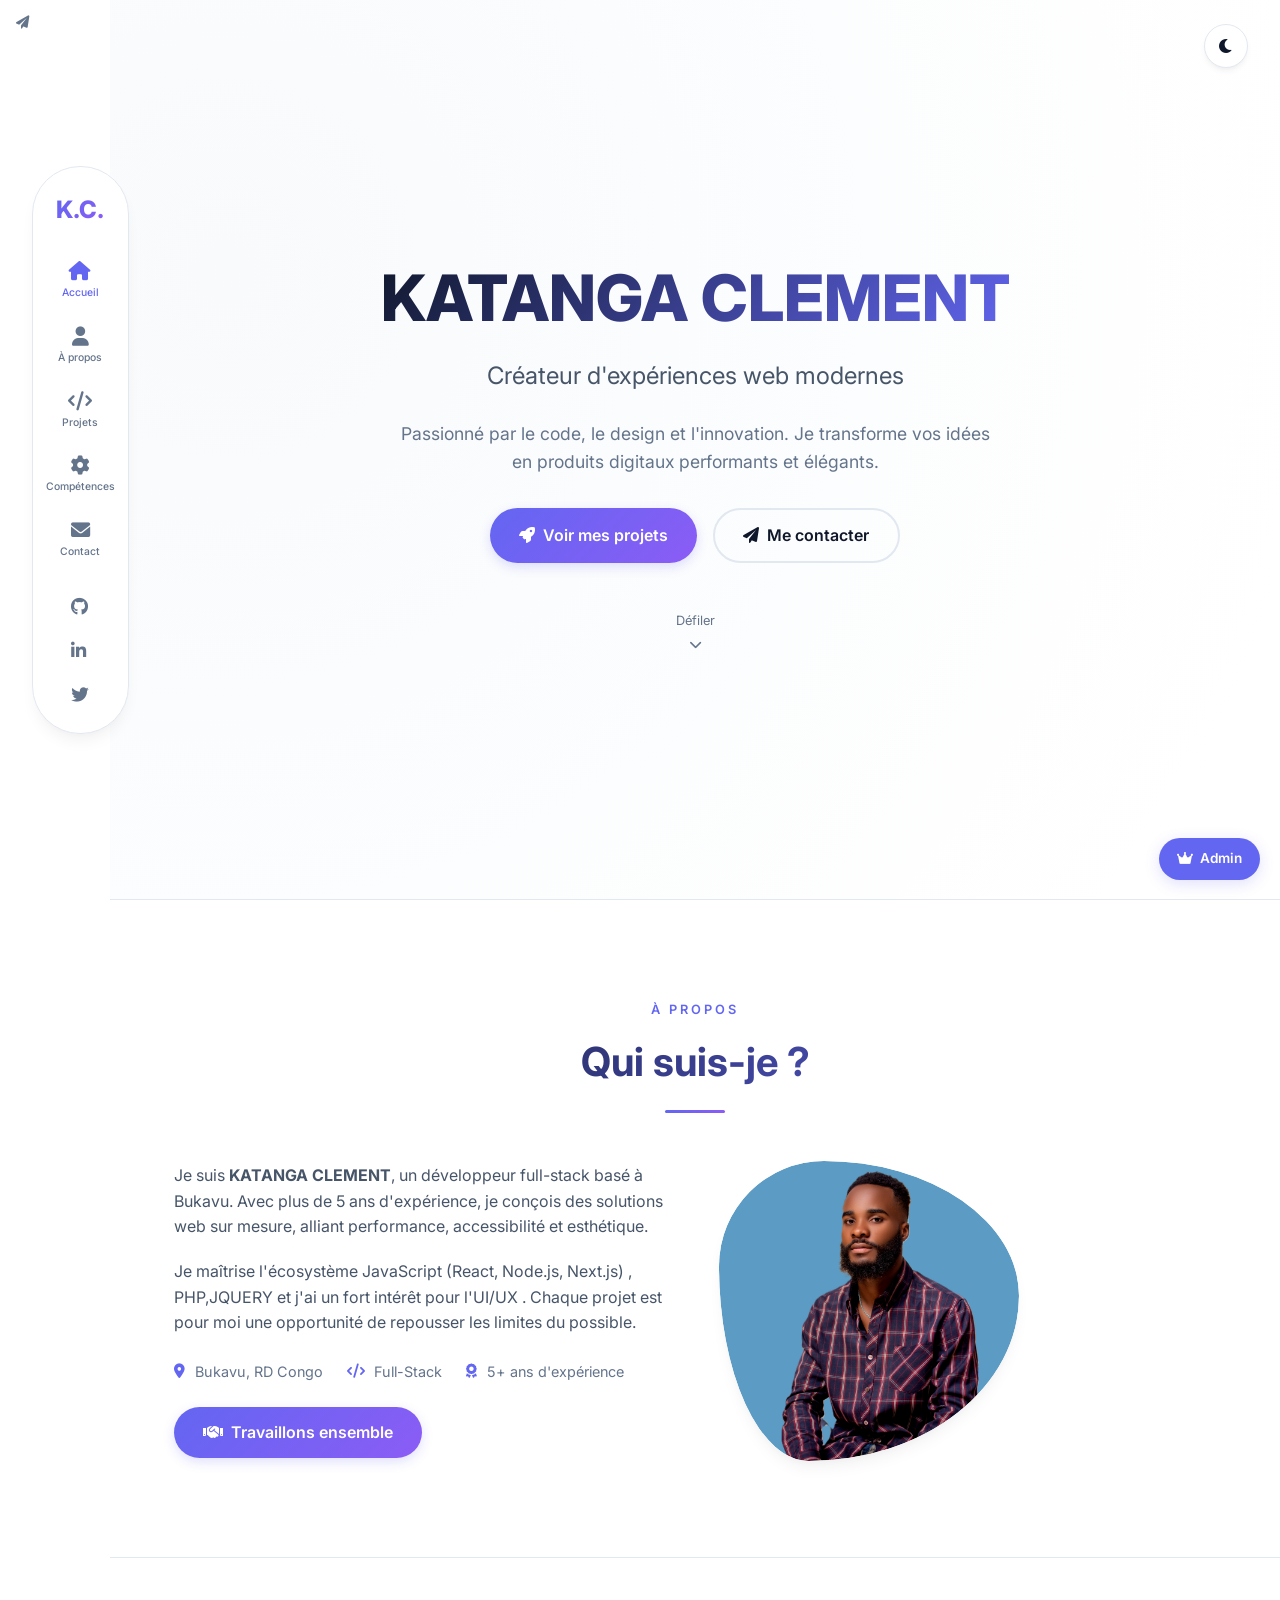
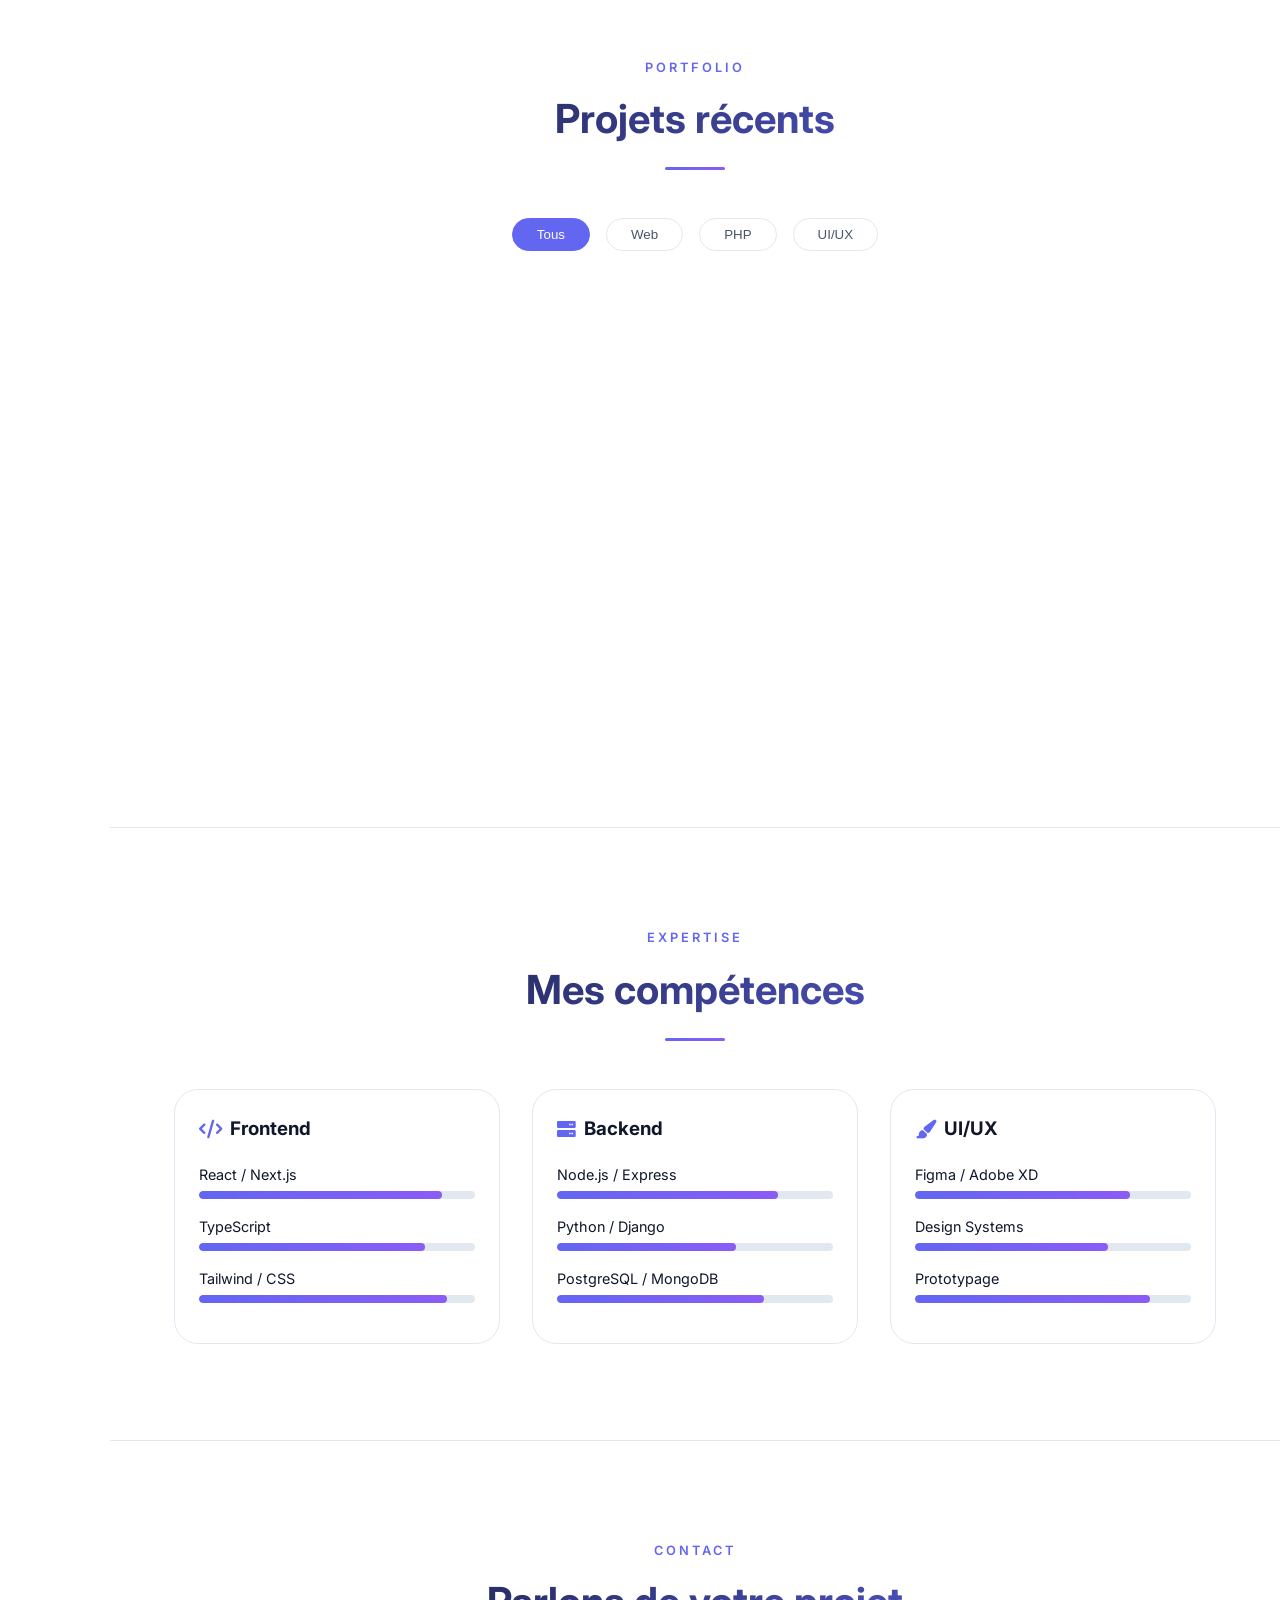
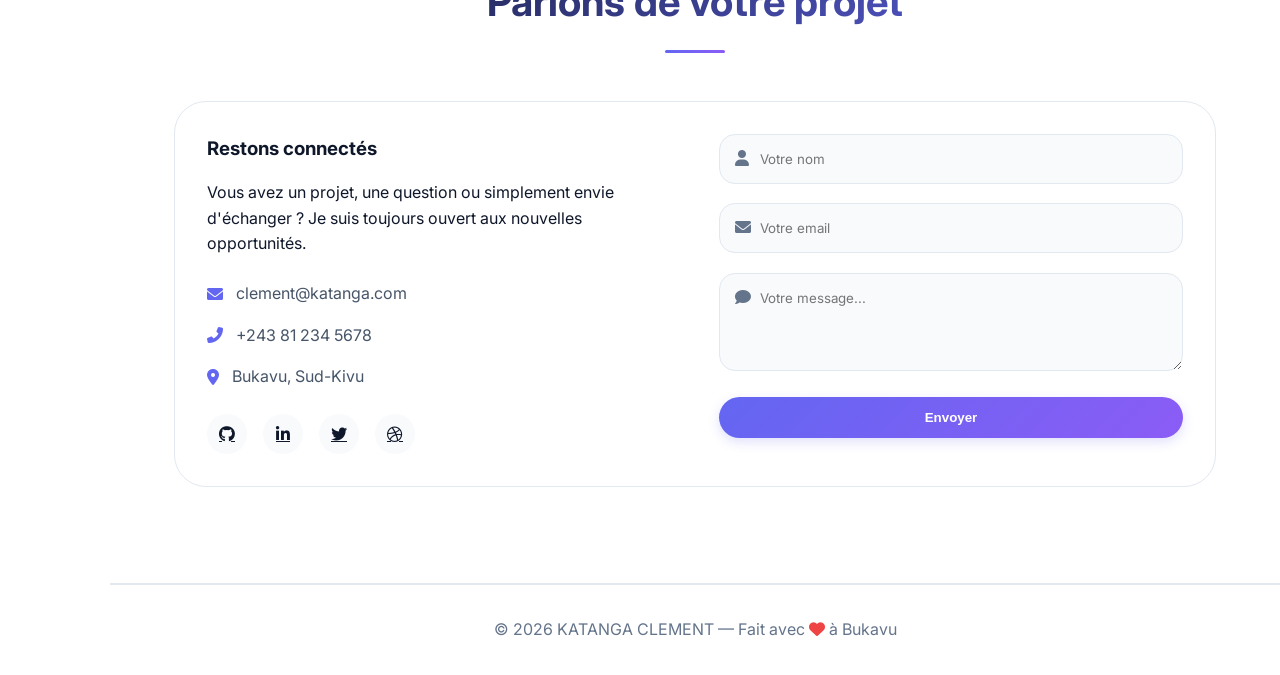
==== commit 8d1f8433: "Update index.html" ====
--- a/index.html
+++ b/index.html
@@ -98,8 +98,7 @@
         <!-- ==================== HERO ==================== -->
         <section id="home" class="section hero-section">
             <div class="container hero-container">
-                <span class="hero-badge"><i class="fas fa-crown"></i> KATANGA CLEMENT</span>
-                <h1 class="hero-title">Développeur Full-Stack</h1>
+                <h1 class="hero-title">KATANGA CLEMENT </h1>
                 <p class="hero-subtitle">Créateur d'expériences web modernes</p>
                 <p class="hero-description">
                     Passionné par le code, le design et l'innovation. Je transforme vos idées en produits digitaux performants et élégants.
@@ -131,8 +130,8 @@
                             alliant performance, accessibilité et esthétique.
                         </p>
                         <p>
-                            Je maîtrise l'écosystème JavaScript (React, Node.js, Next.js) et j'ai un fort intérêt 
-                            pour l'UI/UX et les architectures cloud. Chaque projet est pour moi une opportunité 
+                            Je maîtrise l'écosystème JavaScript (React, Node.js, Next.js) , PHP,JQUERY et j'ai un fort intérêt 
+                            pour l'UI/UX . Chaque projet est pour moi une opportunité 
                             de repousser les limites du possible.
                         </p>
                         <div class="about-info">
@@ -164,8 +163,9 @@
                 <div class="project-filters">
                     <button class="filter-btn active" data-filter="all">Tous</button>
                     <button class="filter-btn" data-filter="web">Web</button>
+                     <button class="filter-btn" data-filter="web">PHP</button>
                     <button class="filter-btn" data-filter="uiux">UI/UX</button>
-                    <button class="filter-btn" data-filter="mobile">Mobile</button>
+                    
                 </div>
 
                 <!-- Projects Grid -->
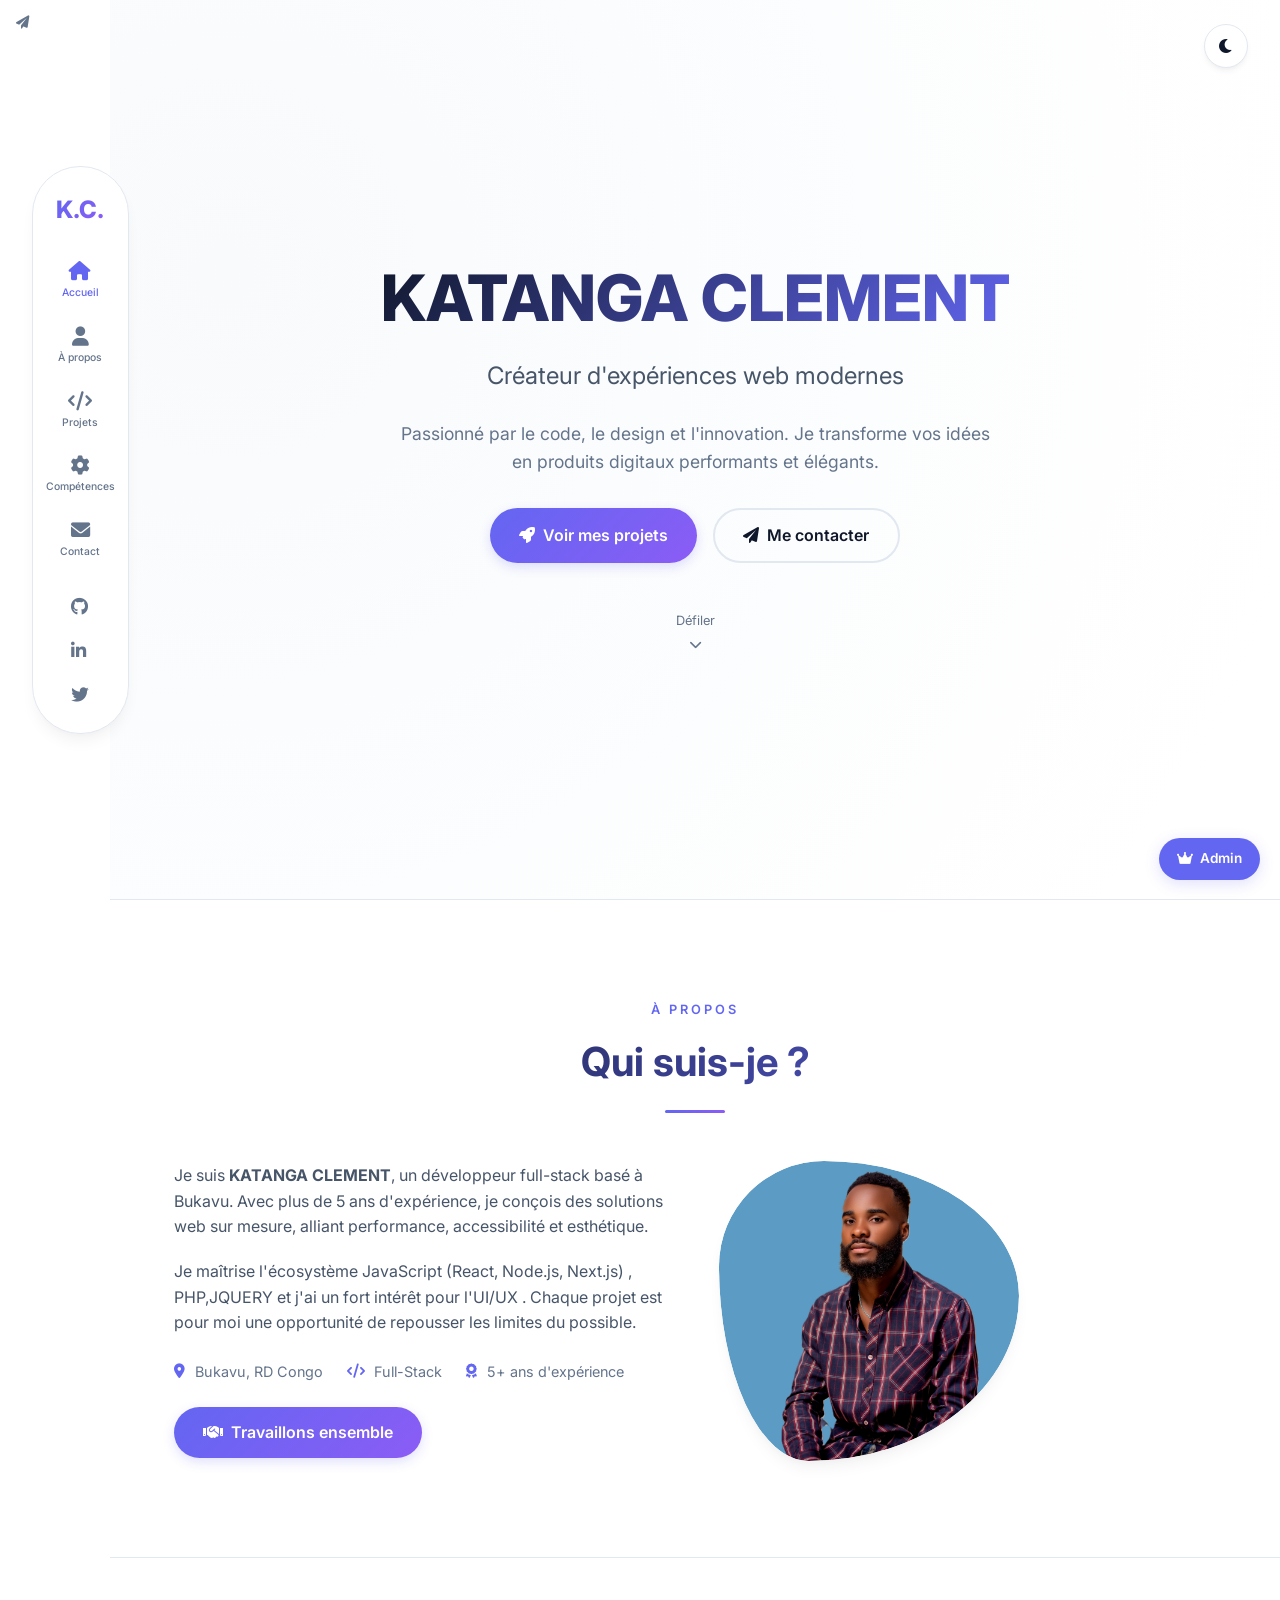
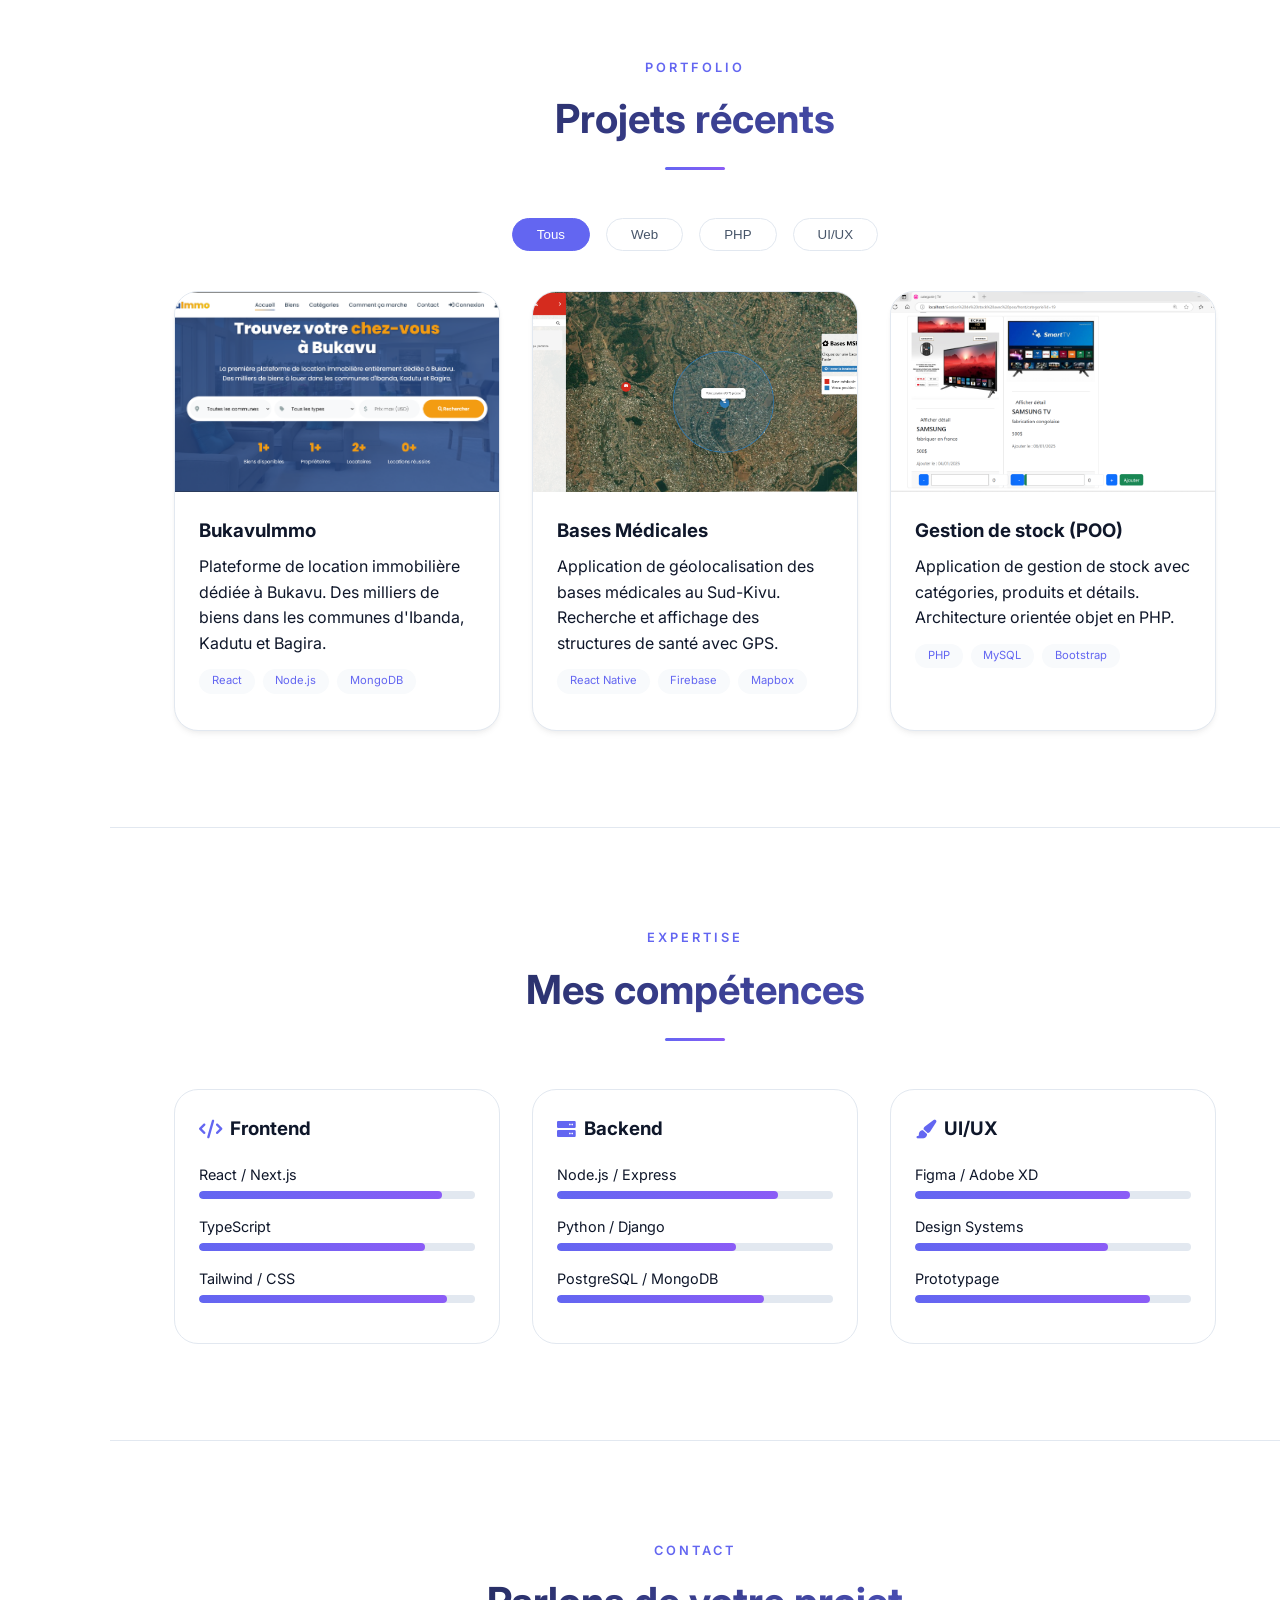
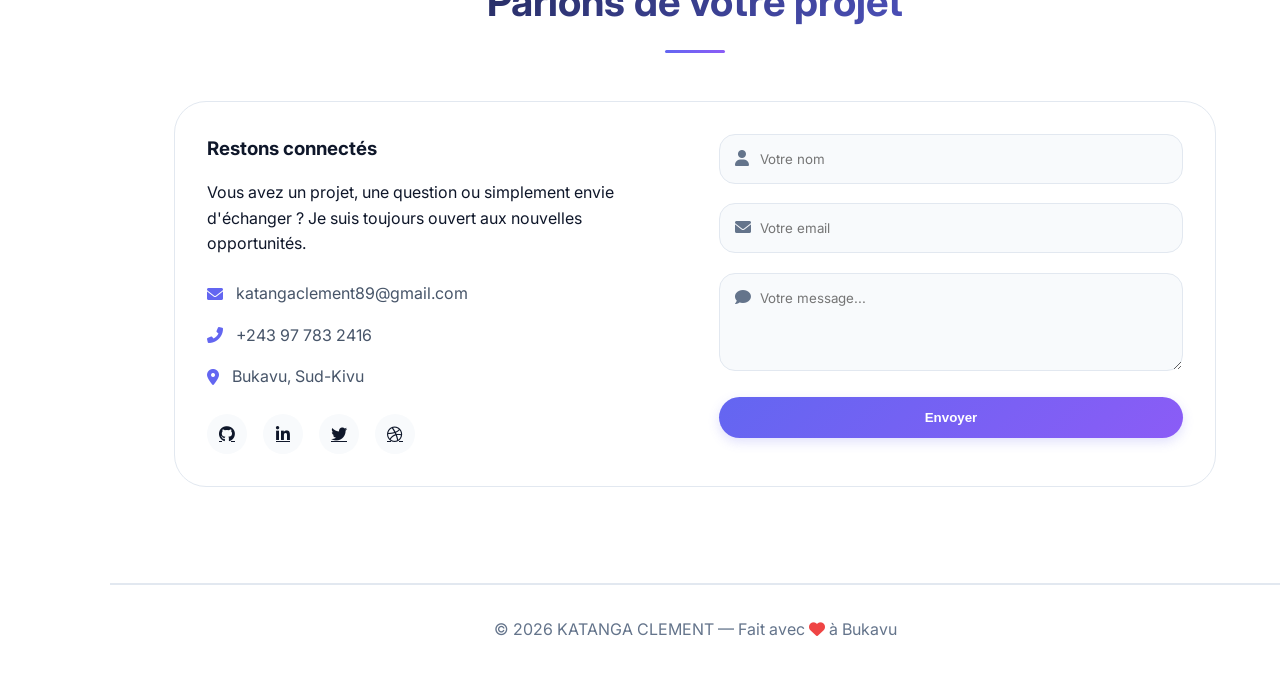
==== commit 0a58985c: "Update index.html" ====
--- a/index.html
+++ b/index.html
@@ -217,14 +217,14 @@
                         <h3>Restons connectés</h3>
                         <p>Vous avez un projet, une question ou simplement envie d'échanger ? Je suis toujours ouvert aux nouvelles opportunités.</p>
                         <ul class="contact-details">
-                            <li><i class="fas fa-envelope" style="color:var(--accent-primary);"></i> clement@katanga.com</li>
-                            <li><i class="fas fa-phone-alt" style="color:var(--accent-primary);"></i> +243 81 234 5678</li>
+                            <li><i class="fas fa-envelope" style="color:var(--accent-primary);"></i> katangaclement89@gmail.com</li>
+                            <li><i class="fas fa-phone-alt" style="color:var(--accent-primary);"></i> +243 97 783 2416</li>
                             <li><i class="fas fa-map-marker-alt" style="color:var(--accent-primary);"></i> Bukavu, Sud-Kivu</li>
                         </ul>
                         <div class="contact-social">
-                            <a href="#"><i class="fab fa-github"></i></a>
+                            <a href="https://irclement.github.io/portfolio/"><i class="fab fa-github"></i></a>
                             <a href="#"><i class="fab fa-linkedin-in"></i></a>
-                            <a href="#"><i class="fab fa-twitter"></i></a>
+                            <a href="https://x.com/clementkato6qo?s=11"><i class="fab fa-twitter"></i></a>
                             <a href="#"><i class="fab fa-dribbble"></i></a>
                         </div>
                     </div>
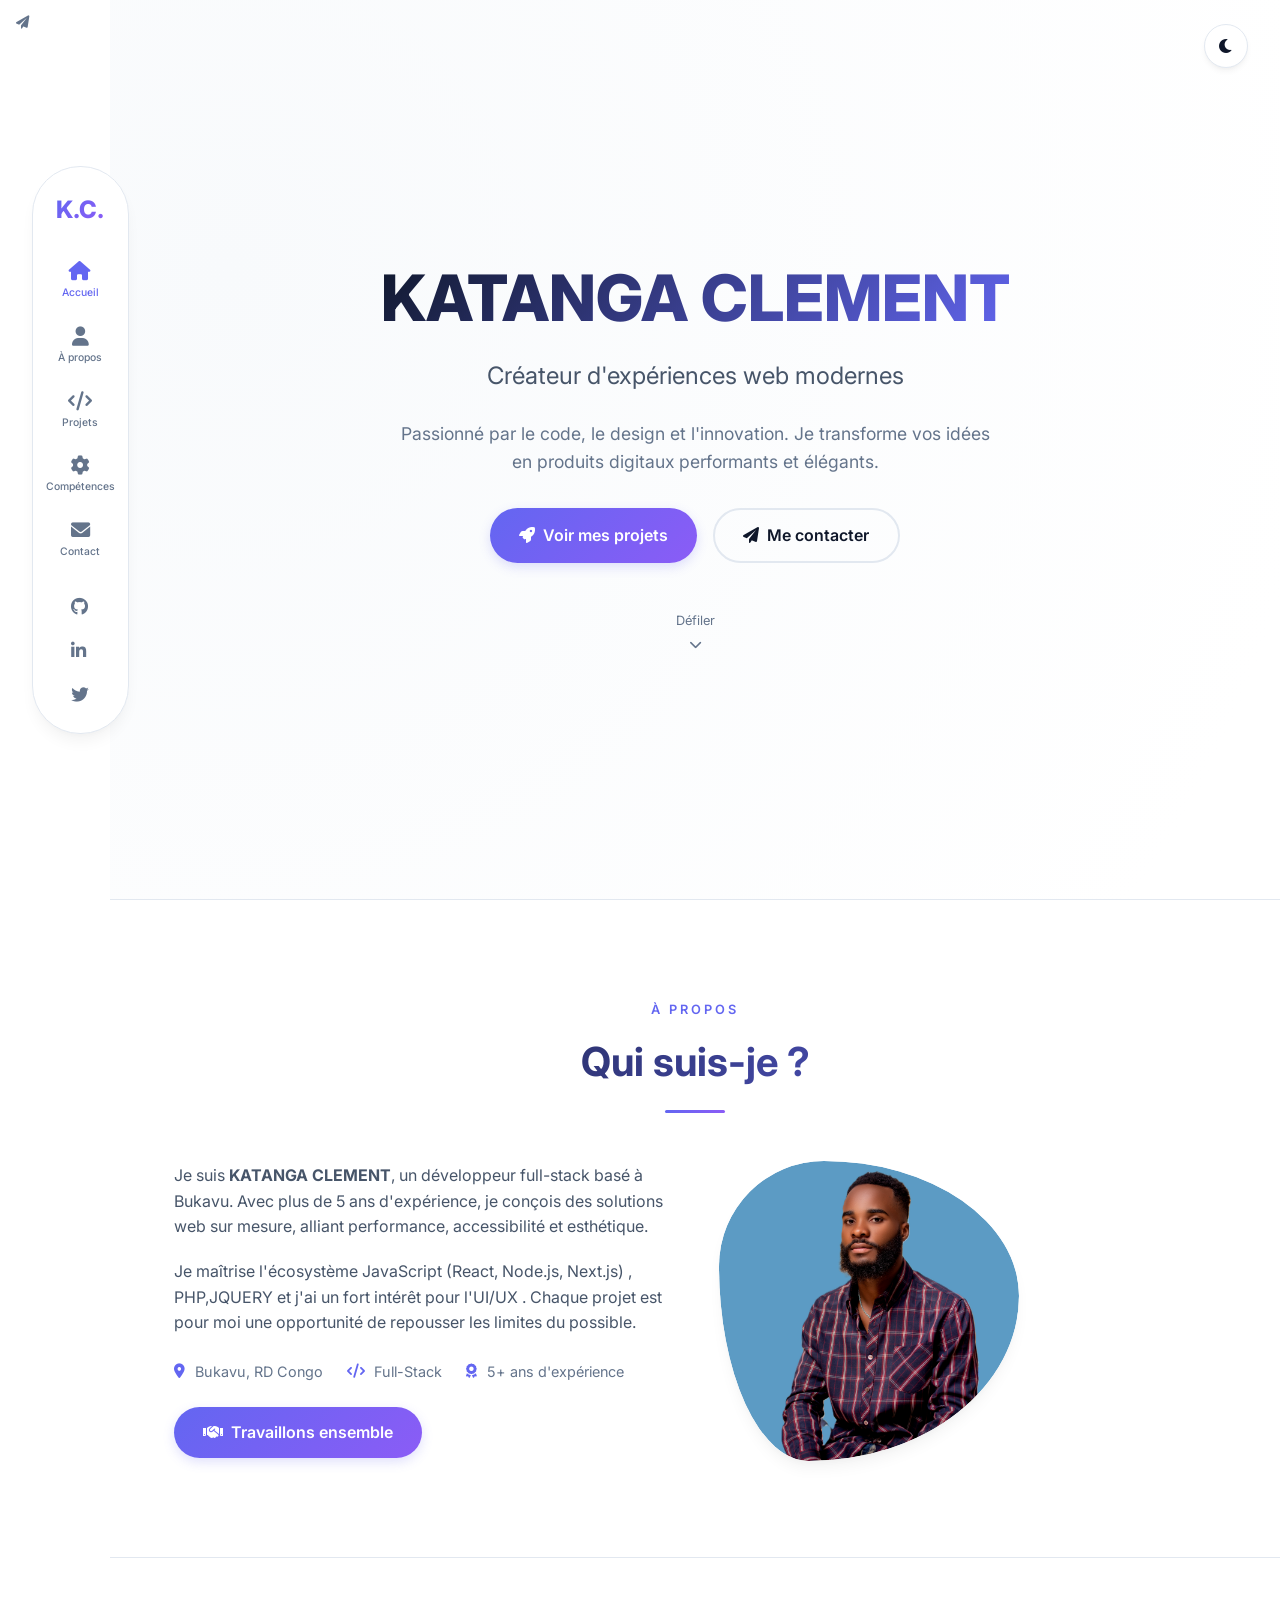
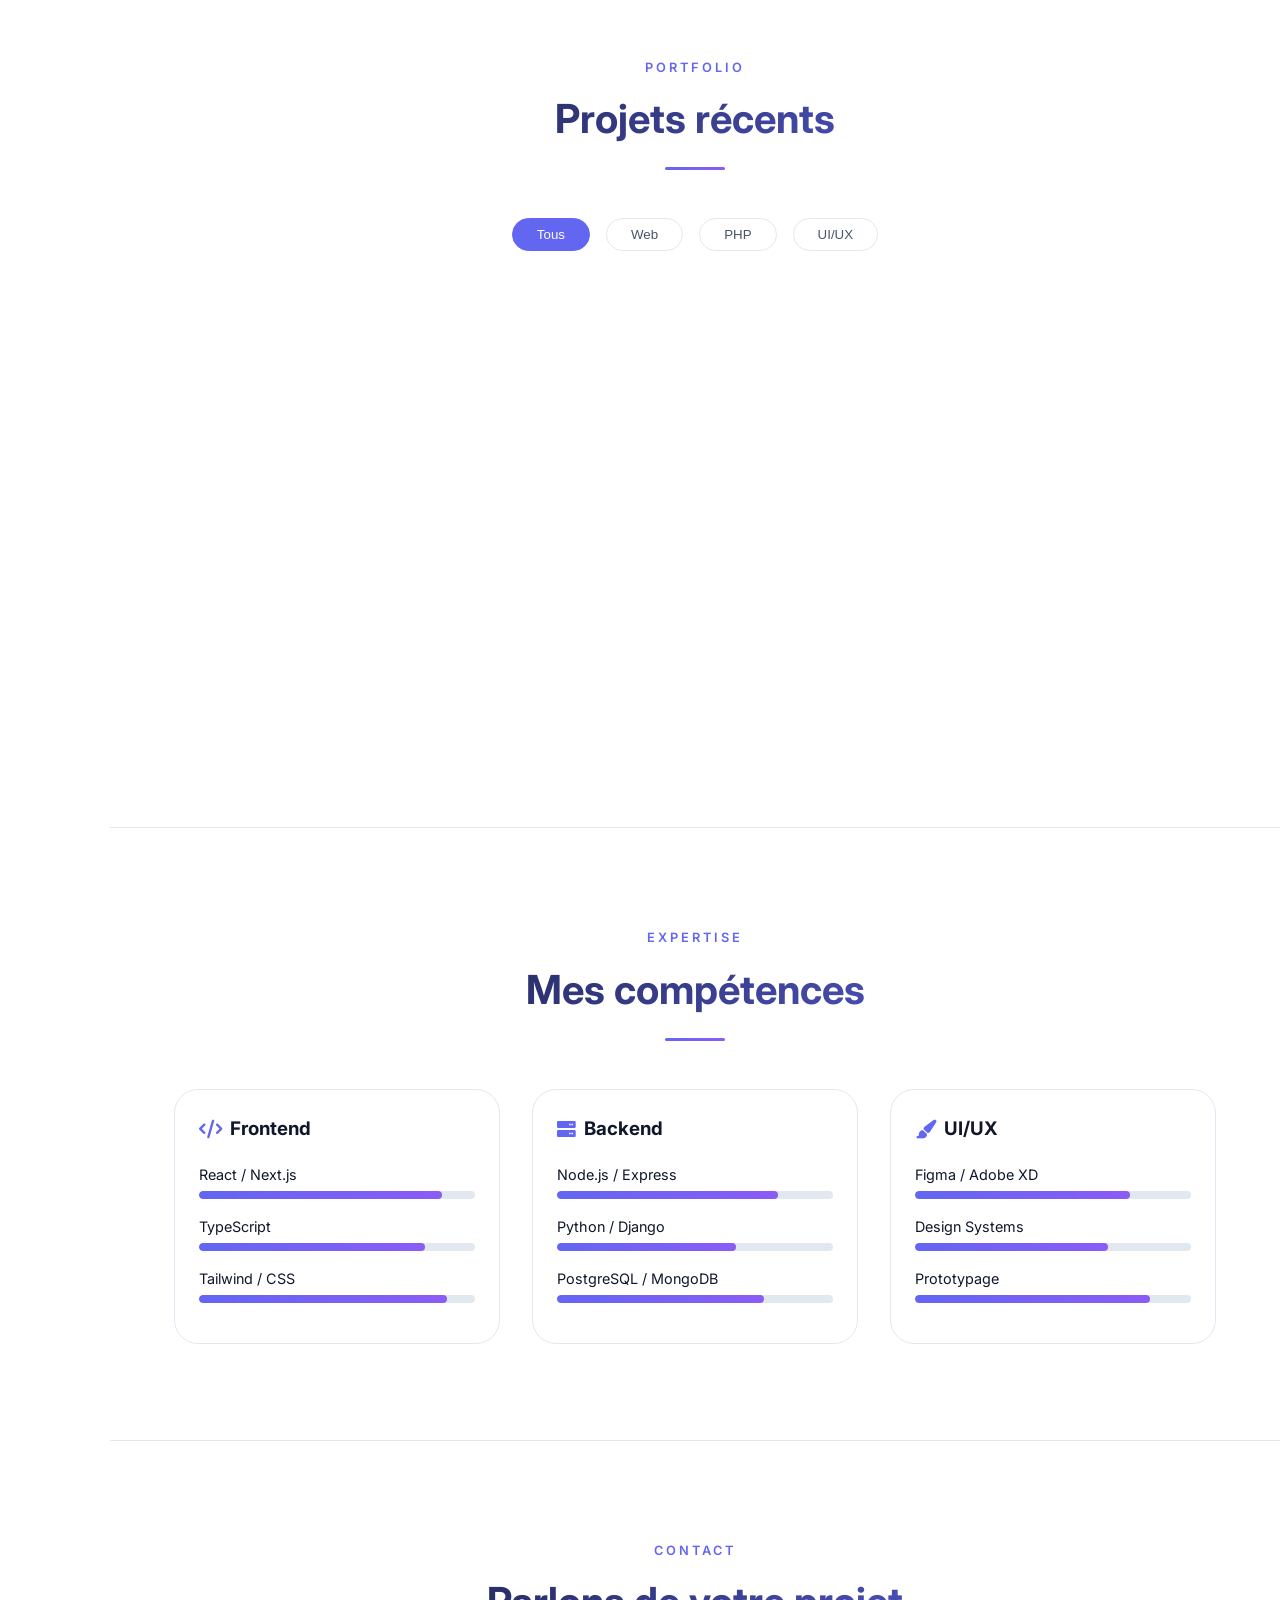
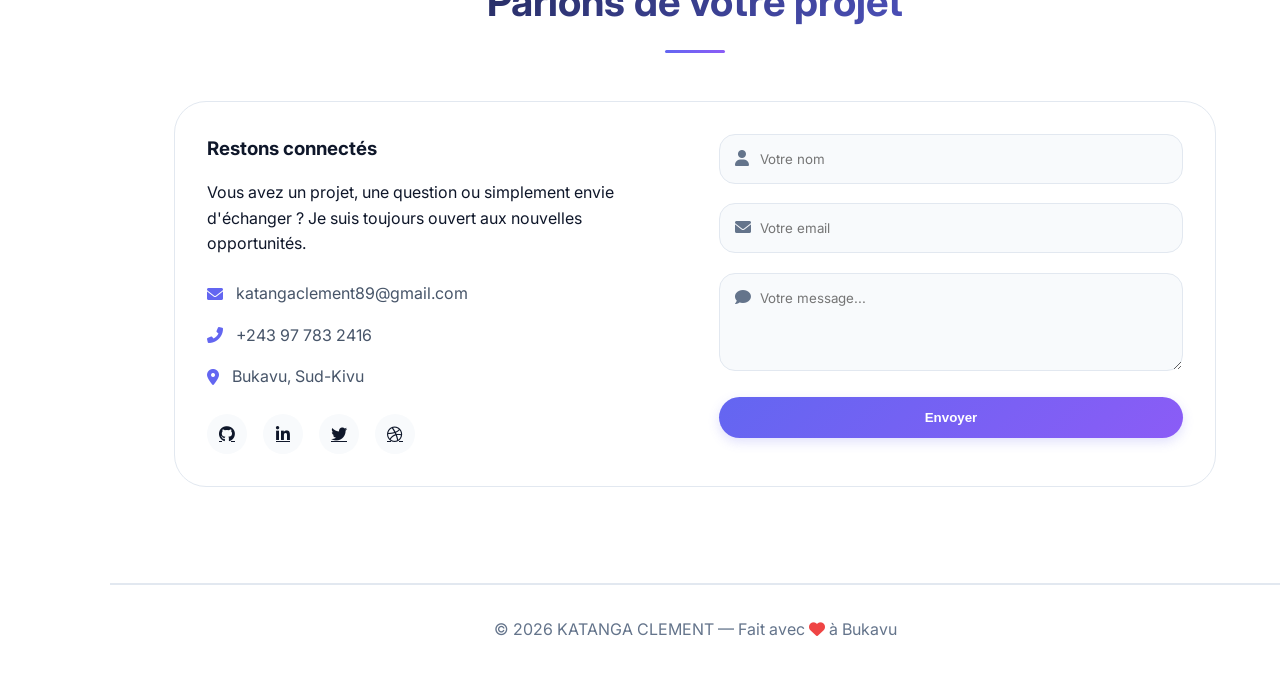
==== commit b68f6c2e: "Update index.html" ====
--- a/index.html
+++ b/index.html
@@ -67,12 +67,6 @@
     <div class="theme-toggle" id="themeToggle">
         <i class="fas fa-moon"></i>
     </div>
-
-    <!-- Admin Link -->
-    <a href="admin-projects.html" class="admin-link">
-        <i class="fas fa-crown"></i> Admin
-    </a>
-
     <!-- Side Navigation -->
     <nav class="side-nav">
         <div class="nav-logo">
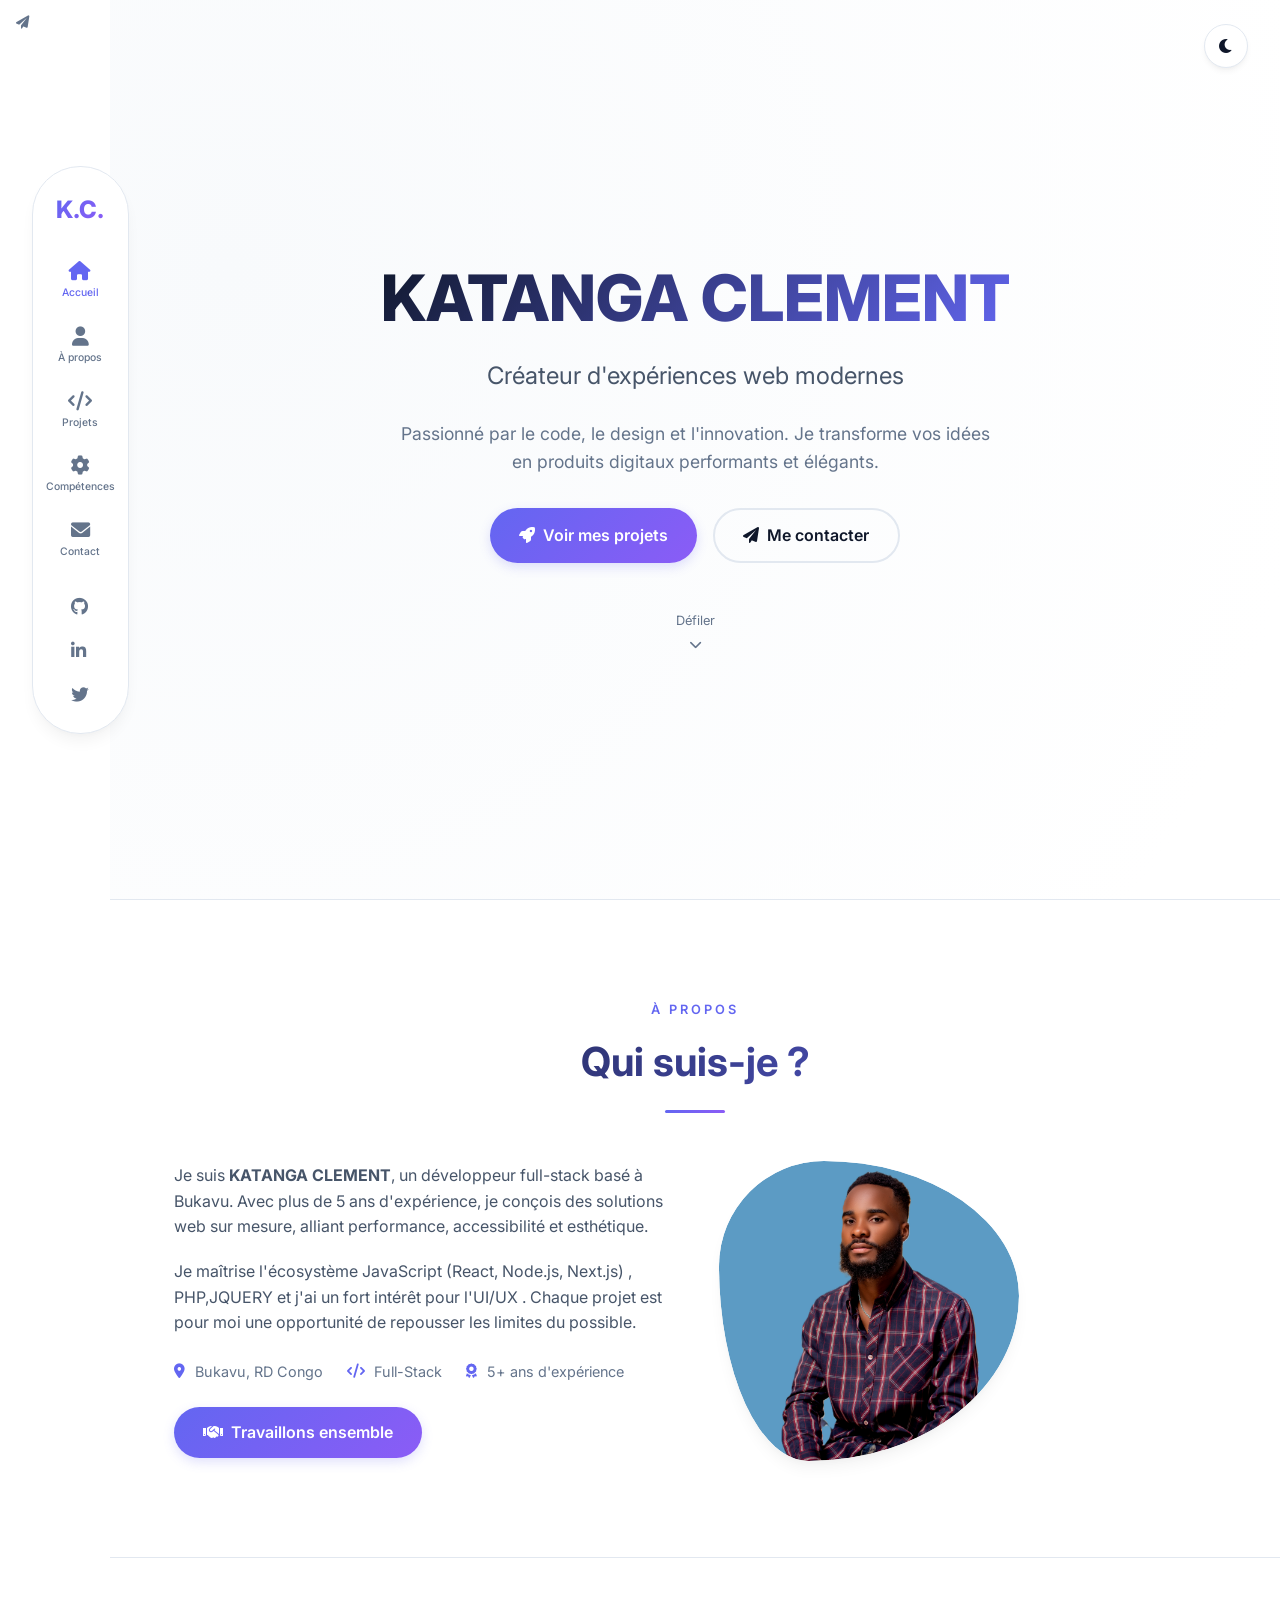
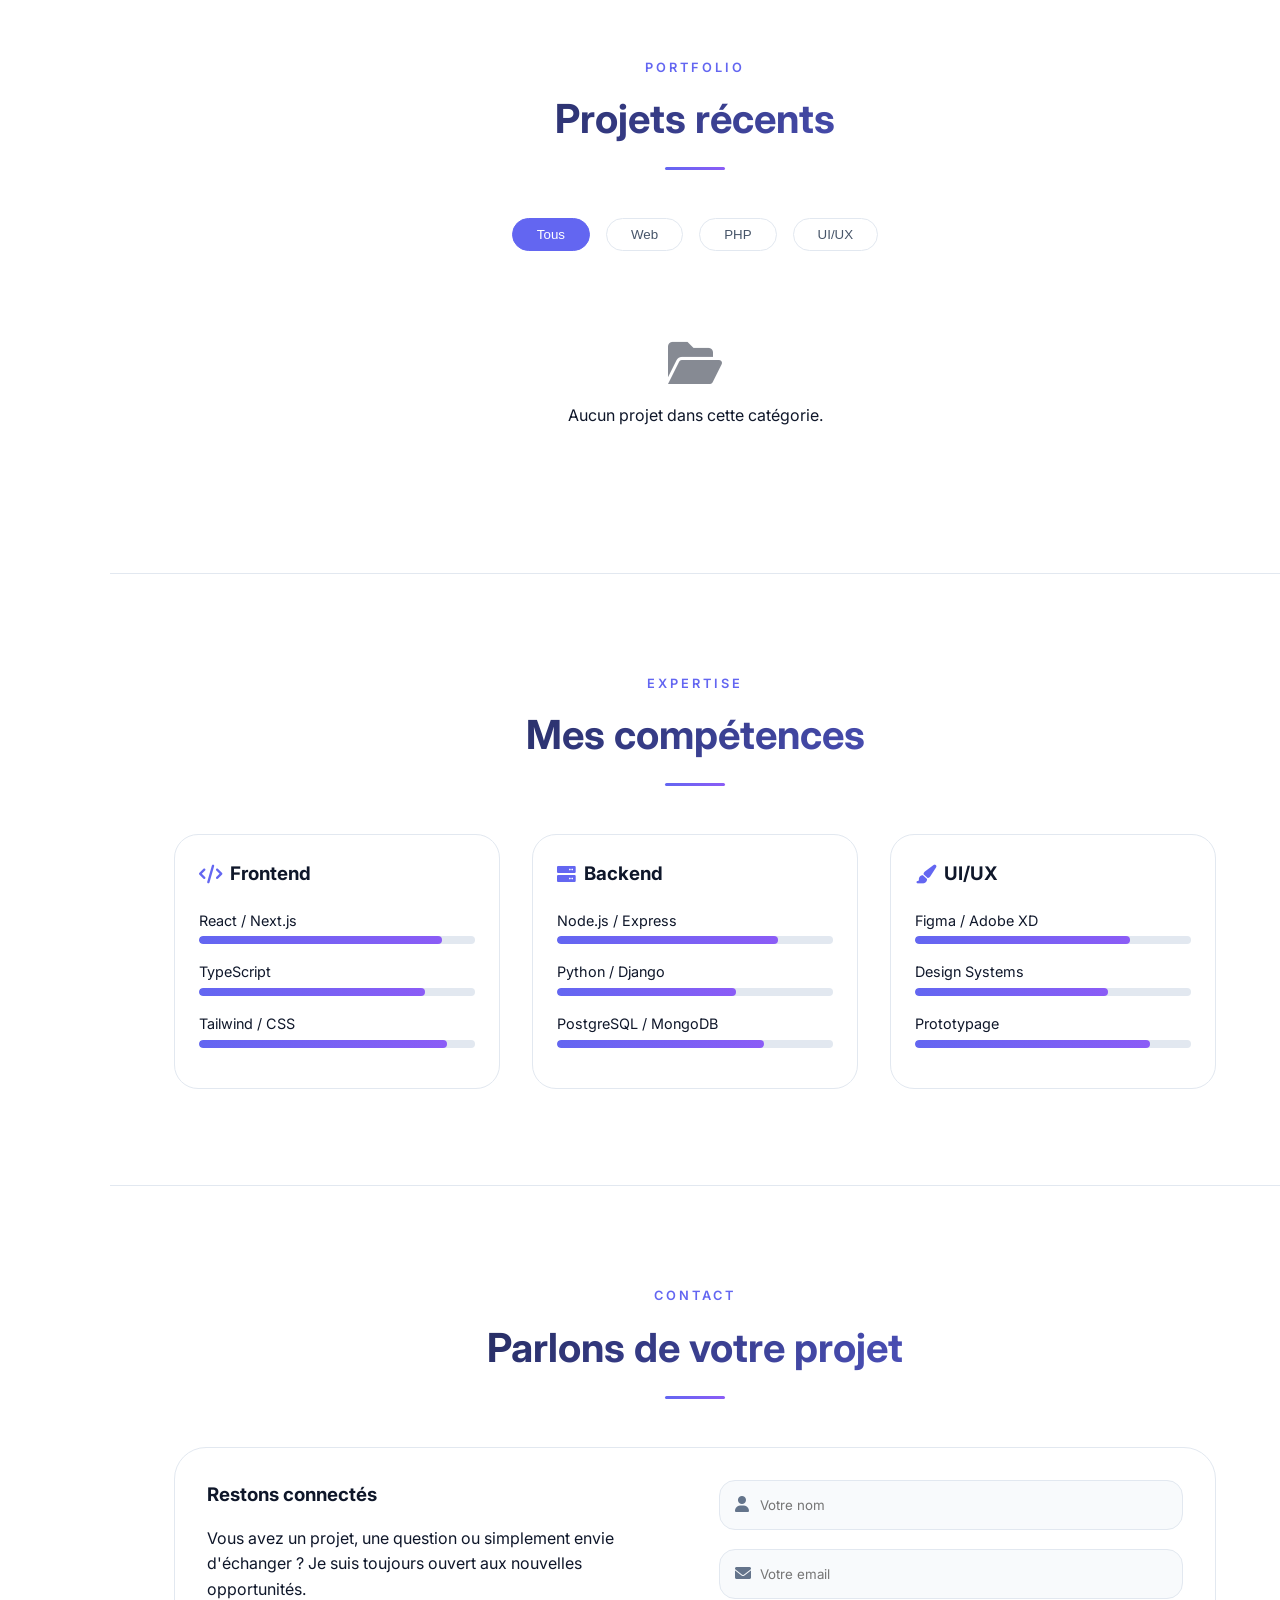
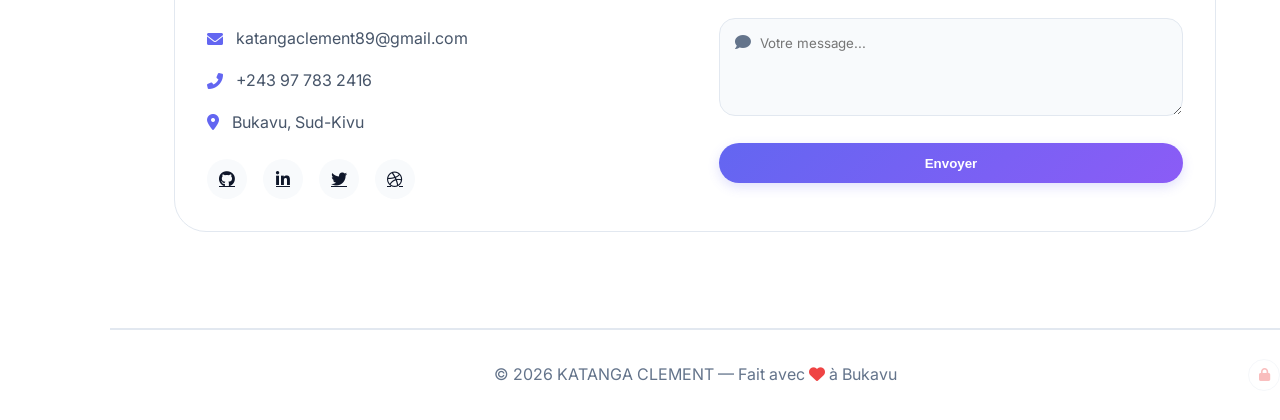
==== commit c06608f3: "Update fmt.Println message from 'Hello' to 'Goodbye'" ====
--- a/index.html
+++ b/index.html
@@ -59,6 +59,120 @@
         .admin-link:hover {
             transform: translateY(-3px);
             box-shadow: 0 8px 25px var(--accent-glow);
+        }
+        .footer {
+            position: relative;
+        }
+        .admin-access-btn {
+            position: absolute;
+            right: 0;
+            top: 50%;
+            transform: translateY(-50%);
+            width: 32px;
+            height: 32px;
+            border-radius: 50%;
+            border: 1px solid var(--border-color);
+            background: transparent;
+            color: var(--text-muted);
+            opacity: 0.35;
+            cursor: pointer;
+            display: inline-flex;
+            align-items: center;
+            justify-content: center;
+            font-size: 0.8rem;
+            transition: var(--transition);
+        }
+        .admin-access-btn:hover {
+            opacity: 1;
+            color: var(--accent-primary);
+            border-color: var(--accent-primary);
+        }
+        .admin-auth-modal {
+            display: none;
+            position: fixed;
+            top: 0;
+            left: 0;
+            width: 100%;
+            height: 100%;
+            background: rgba(15, 23, 42, 0.75);
+            backdrop-filter: blur(6px);
+            z-index: 3000;
+            align-items: center;
+            justify-content: center;
+        }
+        .admin-auth-modal.active {
+            display: flex;
+        }
+        .admin-auth-box {
+            background: var(--bg-card);
+            border: 1px solid var(--border-color);
+            border-radius: 1.5rem;
+            padding: 2.5rem 2rem 2rem;
+            width: 90%;
+            max-width: 320px;
+            text-align: center;
+            position: relative;
+            box-shadow: 0 25px 50px -12px rgba(0,0,0,0.5);
+        }
+        .admin-auth-close {
+            position: absolute;
+            top: 0.8rem;
+            right: 0.8rem;
+            background: none;
+            border: none;
+            color: var(--text-muted);
+            font-size: 1rem;
+            cursor: pointer;
+        }
+        .admin-auth-icon {
+            font-size: 1.8rem;
+            color: var(--accent-primary);
+            margin-bottom: 0.8rem;
+            display: block;
+        }
+        .admin-auth-box h3 {
+            font-size: 1.1rem;
+            margin-bottom: 1.2rem;
+            color: var(--text-primary);
+        }
+        #adminPasswordInput {
+            width: 100%;
+            padding: 0.7rem 1rem;
+            border-radius: 12px;
+            border: 1px solid var(--border-color);
+            background: var(--bg-primary);
+            color: var(--text-primary);
+            font-size: 0.9rem;
+            margin-bottom: 1rem;
+            text-align: center;
+        }
+        .admin-auth-submit {
+            width: 100%;
+            padding: 0.7rem 1rem;
+            border-radius: 12px;
+            border: none;
+            background: var(--accent-primary);
+            color: #fff;
+            font-weight: 600;
+            cursor: pointer;
+            transition: var(--transition);
+        }
+        .admin-auth-submit:hover {
+            filter: brightness(1.1);
+        }
+        .admin-auth-error {
+            color: #ef4444;
+            font-size: 0.8rem;
+            margin-top: 0.8rem;
+            min-height: 1em;
+        }
+        .admin-auth-box.shake {
+            animation: adminShake 0.4s;
+        }
+        @keyframes adminShake {
+            0%, 100% { transform: translateX(0); }
+            25% { transform: translateX(-8px); }
+            75% { transform: translateX(8px); }
         }
     </style>
 </head>
@@ -245,9 +359,24 @@
         <!-- ==================== FOOTER ==================== -->
         <footer class="footer">
             <p>&copy; 2026 KATANGA CLEMENT — Fait avec <i class="fas fa-heart"></i> à Bukavu</p>
+            <button id="adminAccessBtn" class="admin-access-btn" title="Accès admin">
+                <i class="fas fa-lock"></i>
+            </button>
         </footer>
     </main>
 
+    <!-- ==================== MODAL ACCÈS ADMIN ==================== -->
+    <div id="adminAuthModal" class="admin-auth-modal">
+        <div class="admin-auth-box">
+            <button id="closeAdminAuthBtn" class="admin-auth-close"><i class="fas fa-times"></i></button>
+            <i class="fas fa-lock admin-auth-icon"></i>
+            <h3>Accès administrateur</h3>
+            <input type="password" id="adminPasswordInput" placeholder="Mot de passe" autocomplete="off">
+            <button id="adminAuthSubmit" class="admin-auth-submit">Entrer</button>
+            <p id="adminAuthError" class="admin-auth-error"></p>
+        </div>
+    </div>
+
     <!-- ==================== SCRIPTS ==================== -->
     <script>
         // ============================================================
@@ -255,41 +384,8 @@
         // ============================================================
         const STORAGE_KEY = 'user_projects_v1';
 
-        const defaultProjects = [
-            {
-                id: 1,
-                title: "Bukavulmmo",
-                description: "Plateforme de location immobilière dédiée à Bukavu. Des milliers de biens dans les communes d'Ibanda, Kadutu et Bagira.",
-                category: "web",
-                tags: ["React", "Node.js", "MongoDB"],
-                image: "project-1-1.png",
-                link: "",
-                icon: "fas fa-home",
-                userCreated: false
-            },
-            {
-                id: 2,
-                title: "Bases Médicales",
-                description: "Application de géolocalisation des bases médicales au Sud-Kivu. Recherche et affichage des structures de santé avec GPS.",
-                category: "mobile",
-                tags: ["React Native", "Firebase", "Mapbox"],
-                image: "project-2.png",
-                link: "",
-                icon: "fas fa-map-marker-alt",
-                userCreated: false
-            },
-            {
-                id: 3,
-                title: "Gestion de stock (POO)",
-                description: "Application de gestion de stock avec catégories, produits et détails. Architecture orientée objet en PHP.",
-                category: "web",
-                tags: ["PHP", "MySQL", "Bootstrap"],
-                image: "project-3.png",
-                link: "",
-                icon: "fas fa-boxes",
-                userCreated: false
-            }
-        ];
+        // Aucun projet par défaut : seuls les projets créés via l'admin sont affichés
+        const defaultProjects = [];
 
         function getProjects() {
             try {
@@ -299,13 +395,12 @@
                     return defaultProjects;
                 }
                 const parsed = JSON.parse(stored);
-                if (!Array.isArray(parsed) || parsed.length === 0) {
-                    localStorage.setItem(STORAGE_KEY, JSON.stringify(defaultProjects));
-                    return defaultProjects;
+                if (!Array.isArray(parsed)) {
+                    return [];
                 }
                 return parsed;
             } catch (e) {
-                return defaultProjects;
+                return [];
             }
         }
 
@@ -533,6 +628,51 @@
         }
 
         // ============================================================
+        // 11. ACCÈS ADMIN (protégé par mot de passe)
+        // ============================================================
+        const ADMIN_PASSWORD = '8567943';
+
+        function initAdminAccess() {
+            const accessBtn = document.getElementById('adminAccessBtn');
+            const authModal = document.getElementById('adminAuthModal');
+            const authBox = authModal.querySelector('.admin-auth-box');
+            const closeBtn = document.getElementById('closeAdminAuthBtn');
+            const passwordInput = document.getElementById('adminPasswordInput');
+            const submitBtn = document.getElementById('adminAuthSubmit');
+            const errorMsg = document.getElementById('adminAuthError');
+
+            function openAuthModal() {
+                authModal.classList.add('active');
+                passwordInput.value = '';
+                errorMsg.textContent = '';
+                setTimeout(() => passwordInput.focus(), 100);
+            }
+
+            function closeAuthModal() {
+                authModal.classList.remove('active');
+            }
+
+            function tryUnlock() {
+                if (passwordInput.value === ADMIN_PASSWORD) {
+                    window.location.href = 'admin-projects.html';
+                } else {
+                    errorMsg.textContent = 'Mot de passe incorrect';
+                    authBox.classList.remove('shake');
+                    void authBox.offsetWidth;
+                    authBox.classList.add('shake');
+                    passwordInput.value = '';
+                    passwordInput.focus();
+                }
+            }
+
+            accessBtn.addEventListener('click', openAuthModal);
+            closeBtn.addEventListener('click', closeAuthModal);
+            authModal.addEventListener('click', (e) => { if (e.target === authModal) closeAuthModal(); });
+            submitBtn.addEventListener('click', tryUnlock);
+            passwordInput.addEventListener('keydown', (e) => { if (e.key === 'Enter') tryUnlock(); });
+        }
+
+        // ============================================================
         // INIT
         // ============================================================
         document.addEventListener('DOMContentLoaded', function() {
@@ -545,6 +685,7 @@
             initSmoothScroll();
             initStorageSync();
             initSkills();
+            initAdminAccess();
             console.log('✅ Portfolio KATANGA CLEMENT chargé avec succès');
         });
     </script>
